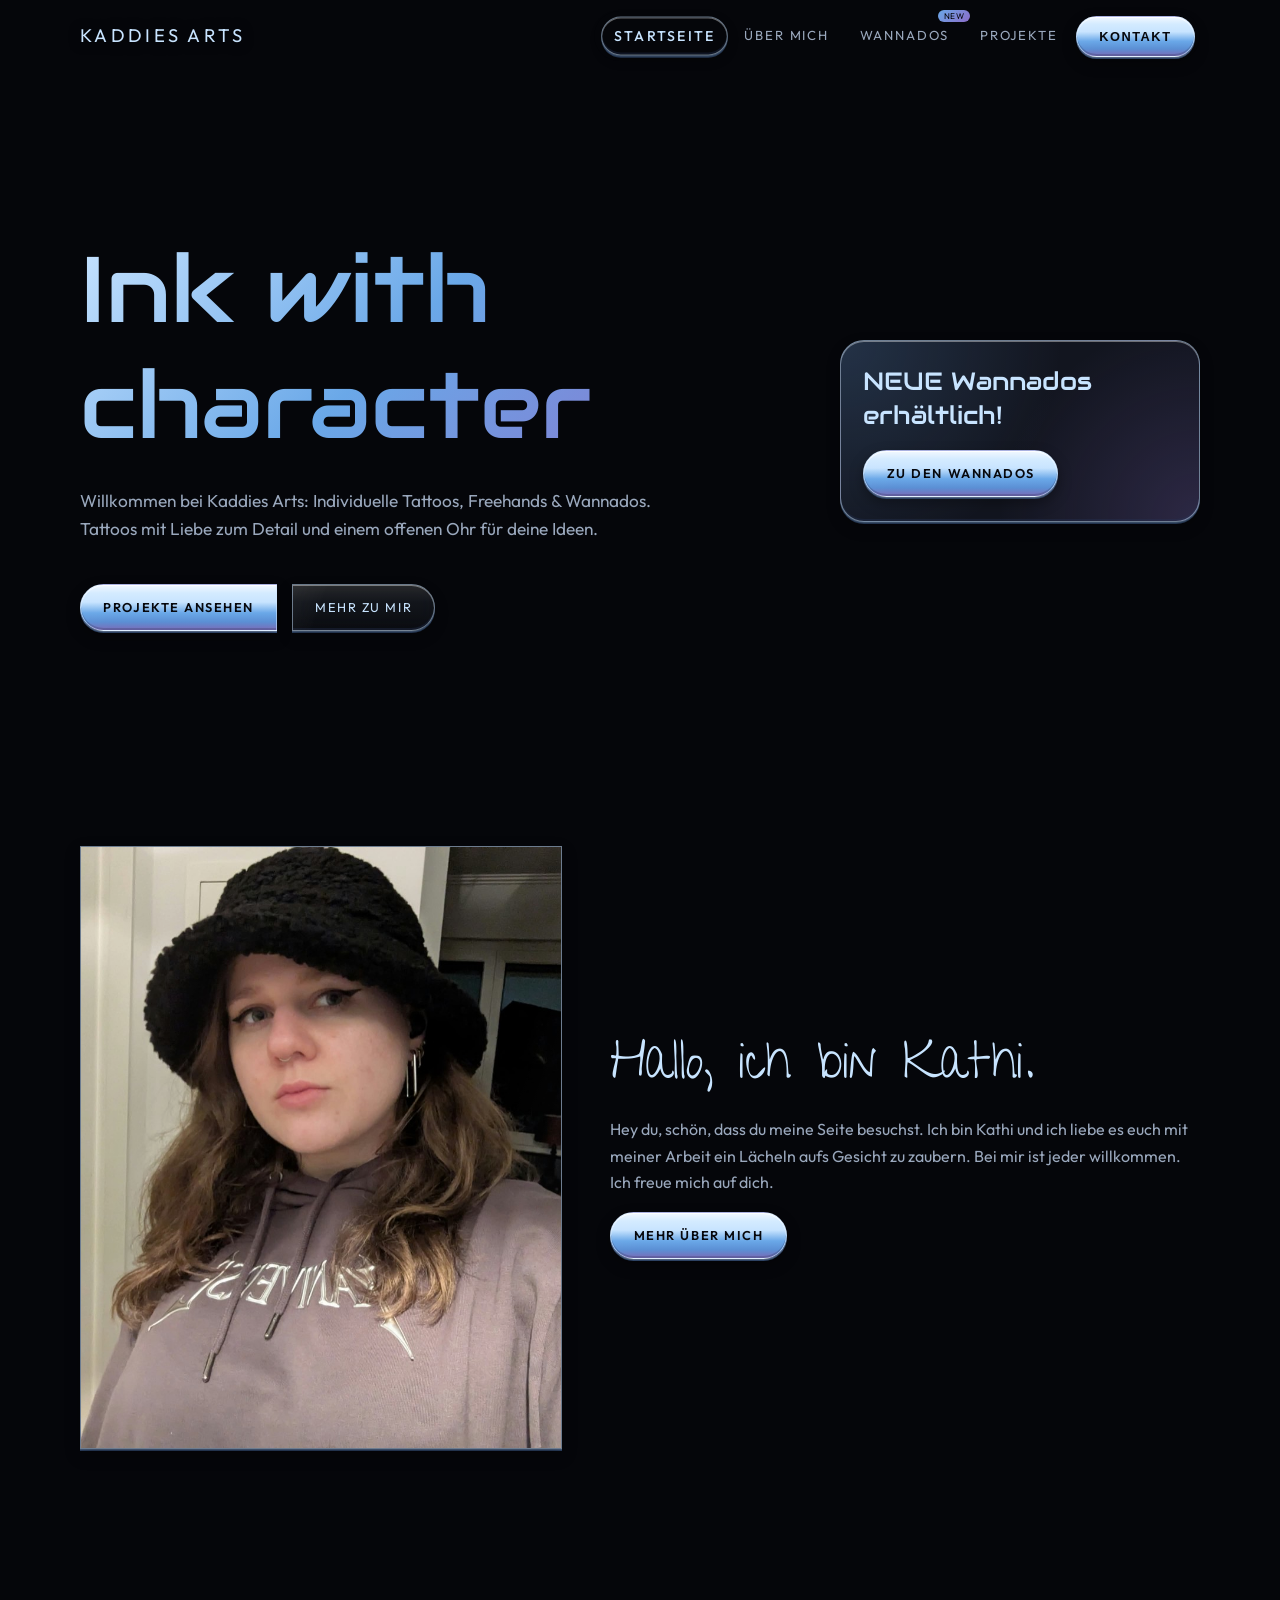
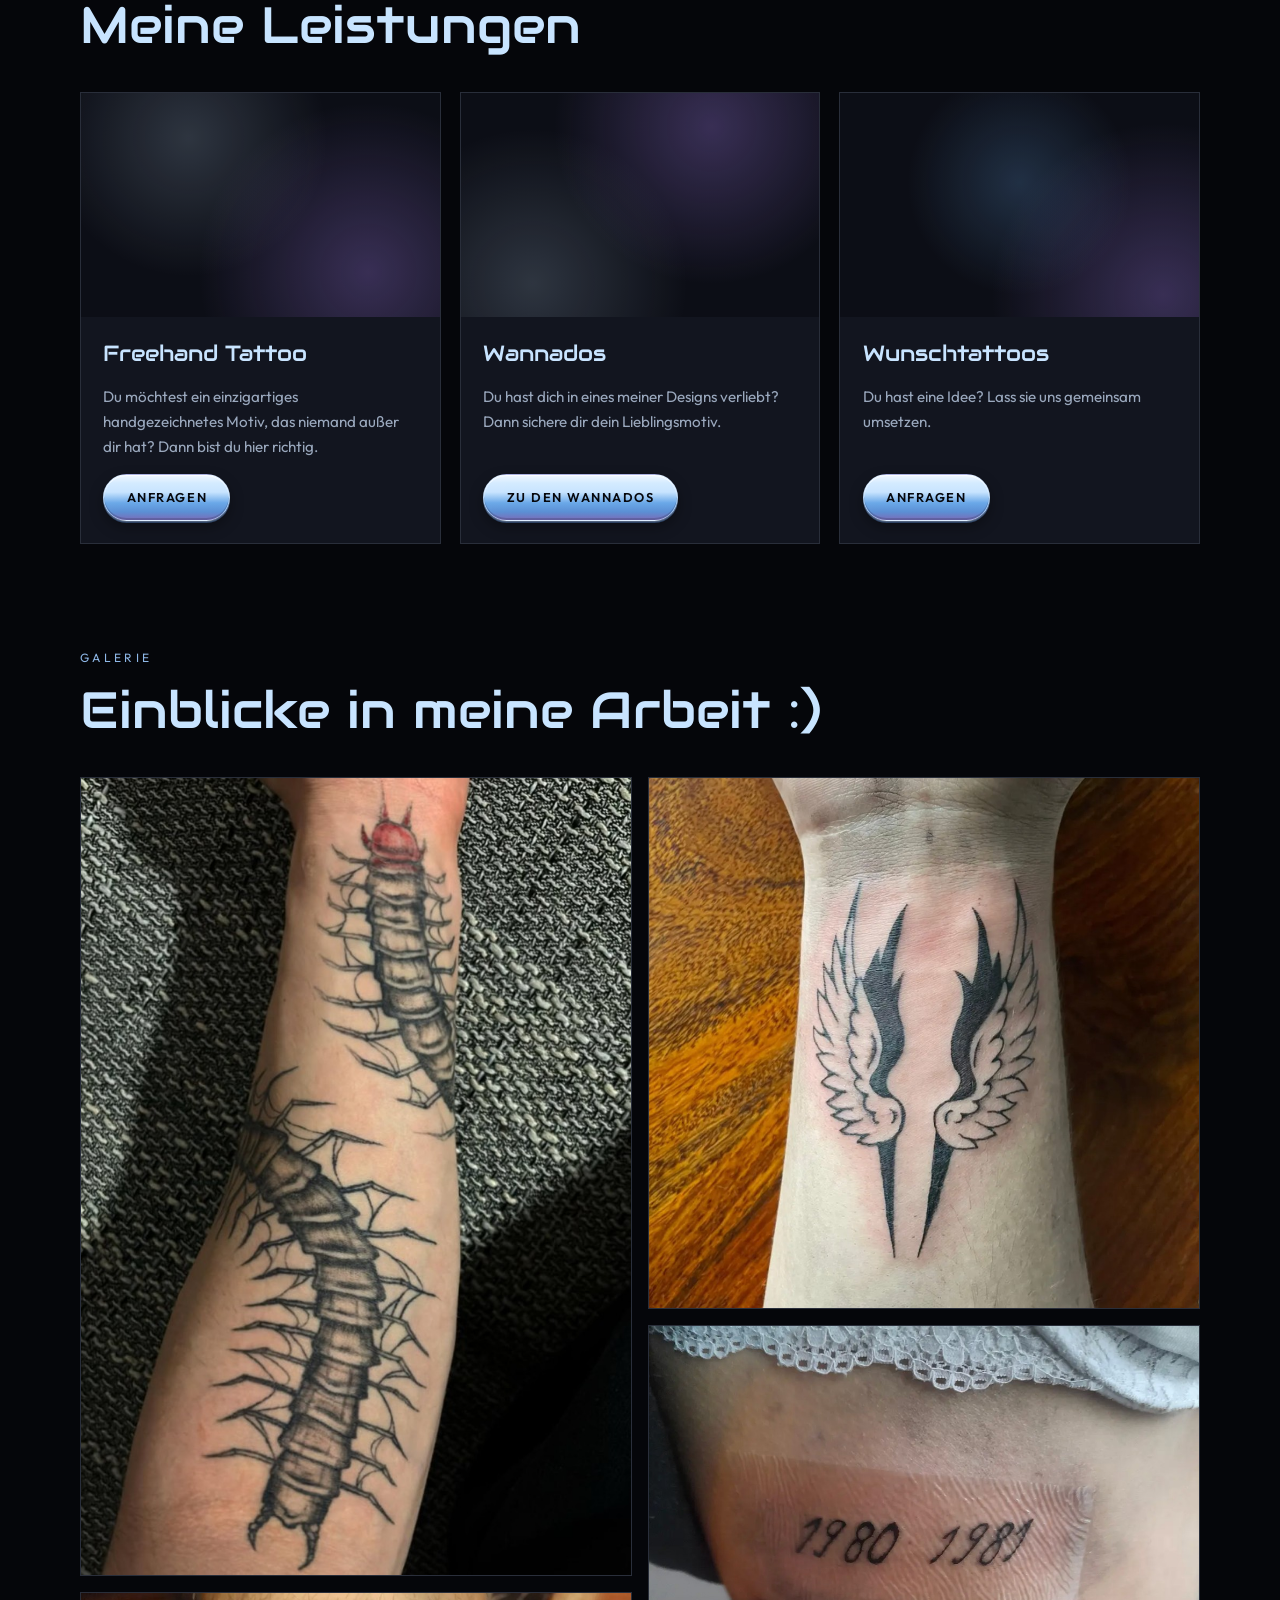
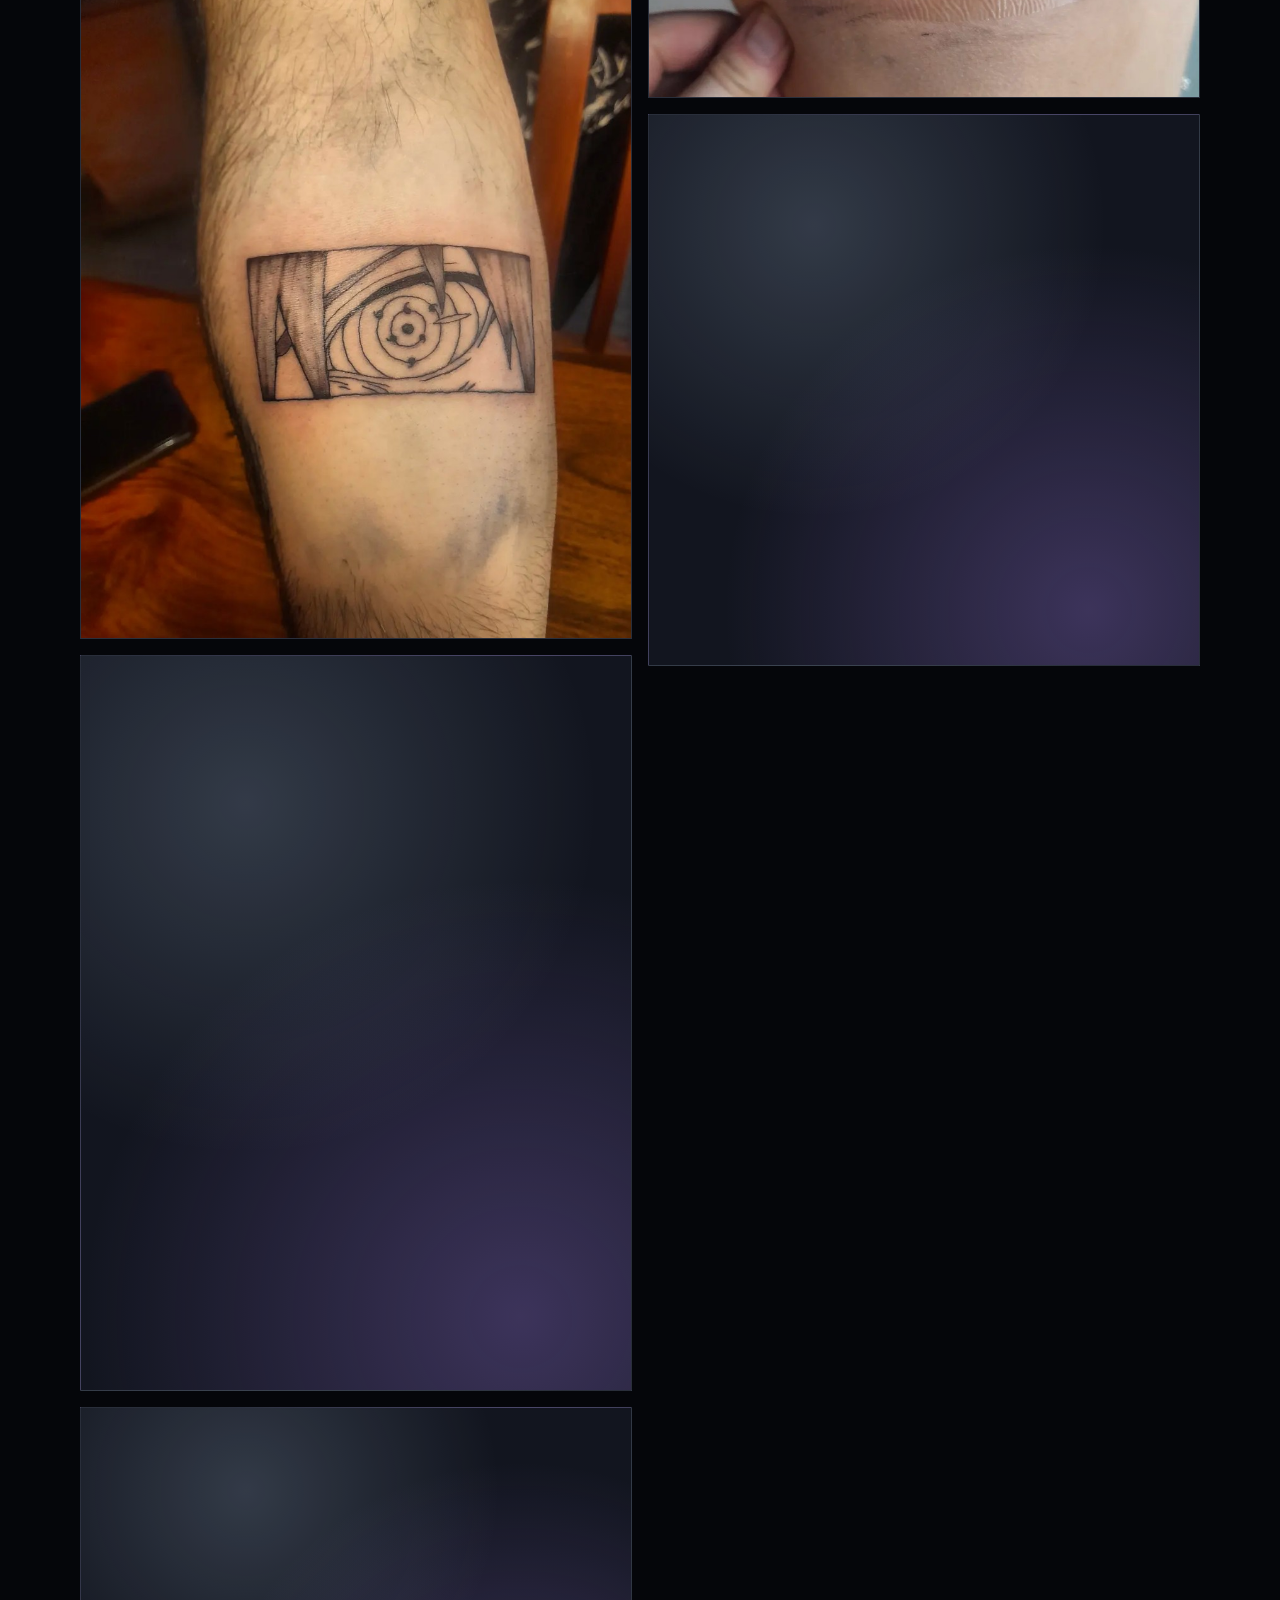
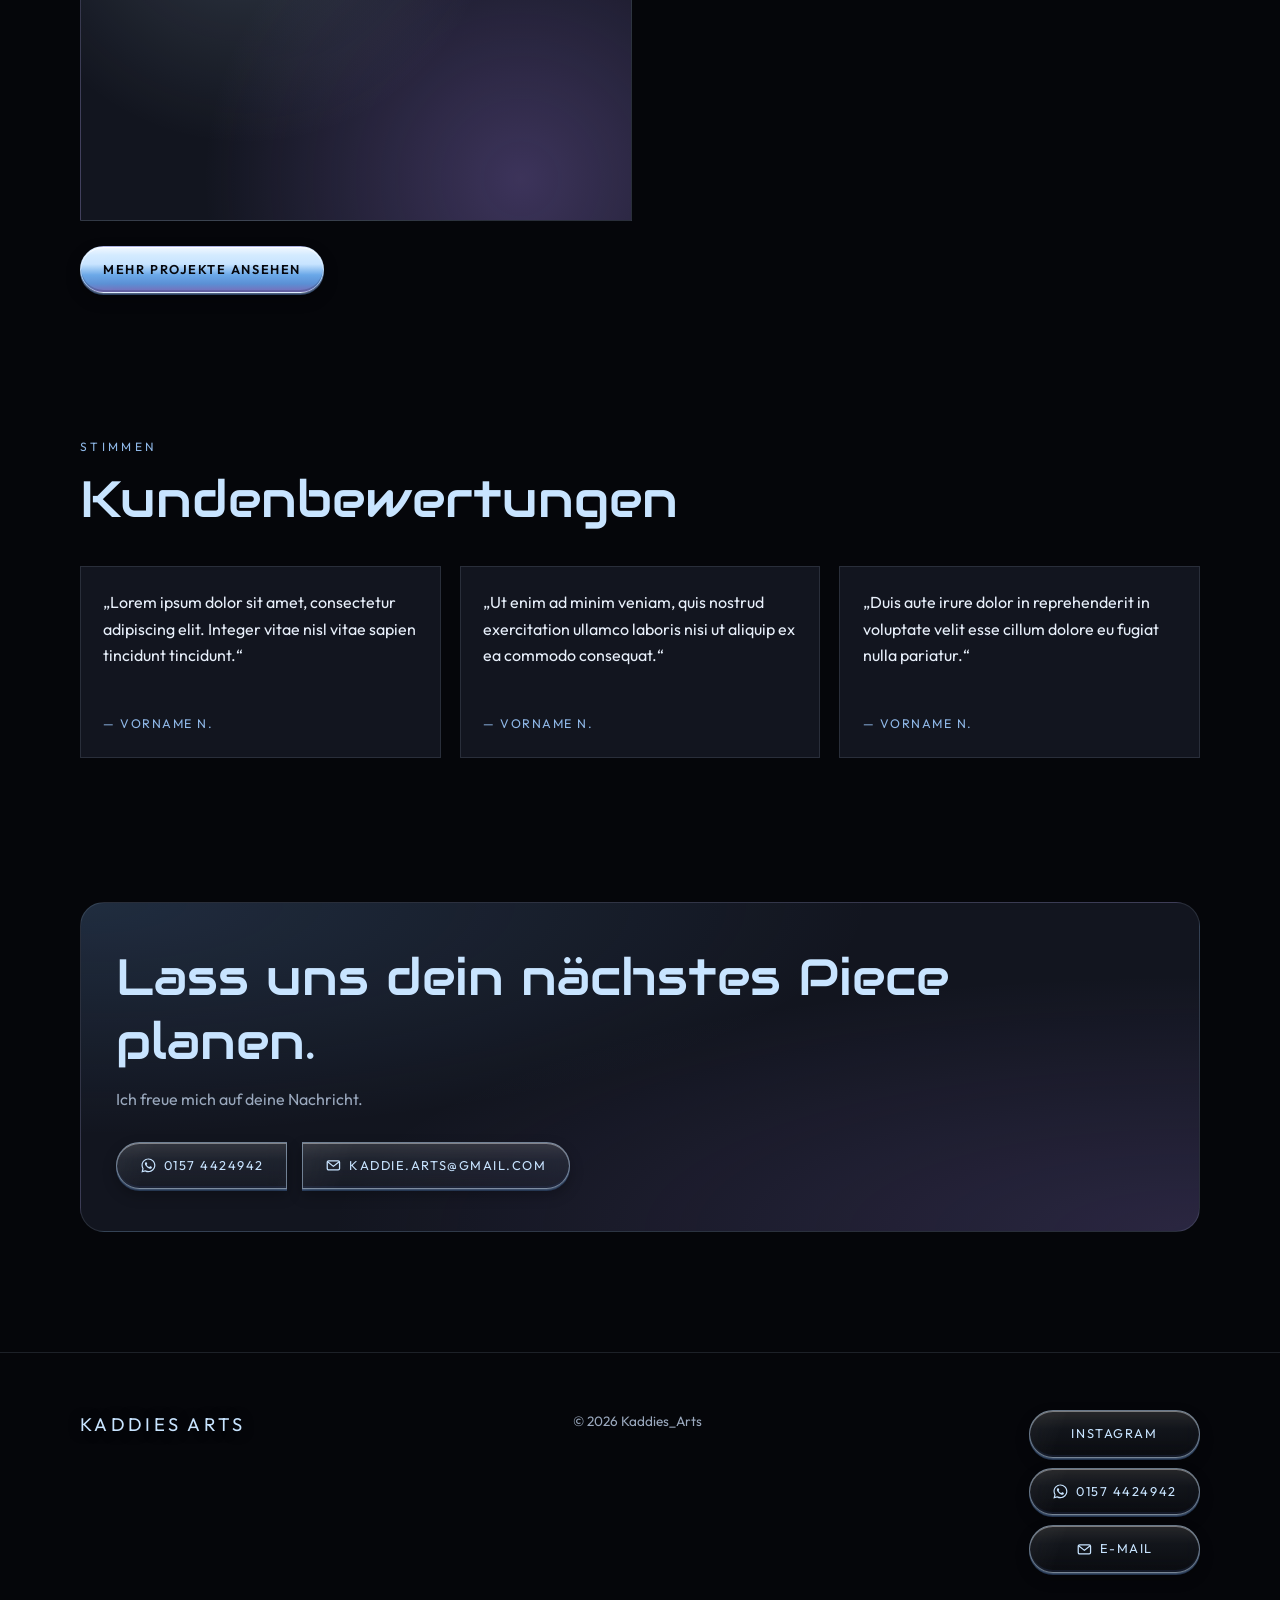
==== index.html @ 58a3fb04 "Erste Version der Tattoo Website" ====
<!DOCTYPE html>
<html lang="de">
  <head>
    <meta charset="UTF-8" />
    <meta name="viewport" content="width=device-width, initial-scale=1.0" />
    <title>Startseite · Kathi</title>
    <link rel="preconnect" href="https://fonts.googleapis.com" />
    <link rel="preconnect" href="https://fonts.gstatic.com" crossorigin />
    <link
      href="https://fonts.googleapis.com/css2?family=Audiowide&family=Give+You+Glory&family=Outfit:wght@300;400;500;600&display=swap"
      rel="stylesheet"
    />
    <link rel="stylesheet" href="css/styles.css" />
  </head>
  <body>
    <div class="ink-bg" aria-hidden="true">
      <video autoplay muted loop playsinline>
        <source src="video/ink-liquid.mp4" type="video/mp4" />
      </video>
    </div>
    <header class="site-header">
      <nav class="nav" aria-label="Hauptnavigation">
        <a class="logo" href="index.html">Kaddies Arts</a>
        <button class="nav-toggle" type="button" aria-expanded="false" aria-controls="nav-links">
          Menü
        </button>
        <ul class="nav-links" id="nav-links">
          <li><a href="index.html" aria-current="page">Startseite</a></li>
          <li><a href="ueber-mich.html">Über mich</a></li>
          <li><a class="nav-wannado" href="wannados.html">Wannados<span class="nav-new">NEW</span></a></li>
          <li><a href="projekte.html">Projekte</a></li>
          <li class="nav-contact">
            <button
              class="btn btn-primary nav-contact-btn"
              type="button"
              aria-expanded="false"
              aria-controls="nav-contact-panel"
            >
              Kontakt
            </button>
            <div class="nav-contact-panel" id="nav-contact-panel" hidden>
              <a href="https://www.instagram.com/kaddies_arts/" target="_blank" rel="noopener noreferrer">
                <svg class="nav-contact-icon" viewBox="0 0 24 24" fill="none" aria-hidden="true">
                  <rect x="3" y="3" width="18" height="18" rx="5" stroke="currentColor" stroke-width="1.8" />
                  <circle cx="12" cy="12" r="4" stroke="currentColor" stroke-width="1.8" />
                  <circle cx="17.35" cy="6.65" r="1.15" fill="currentColor" />
                </svg>
                @kaddies_arts
              </a>
              <a href="tel:+491574424942">
                <svg class="nav-contact-icon" viewBox="0 0 24 24" aria-hidden="true">
                  <path fill="currentColor" d="M19.05 4.91A9.8 9.8 0 0 0 12.04 2C6.58 2 2.13 6.45 2.13 11.91c0 1.75.46 3.45 1.32 4.95L2 22l5.25-1.38a9.87 9.87 0 0 0 4.79 1.22h.01c5.46 0 9.91-4.45 9.91-9.91 0-2.65-1.03-5.14-2.91-7.02Zm-7.01 15.24h-.01a8.2 8.2 0 0 1-4.18-1.15l-.3-.18-3.12.82.83-3.04-.2-.31a8.18 8.18 0 0 1-1.26-4.38c0-4.54 3.7-8.24 8.25-8.24a8.2 8.2 0 0 1 5.82 2.41 8.18 8.18 0 0 1 2.41 5.83c0 4.54-3.7 8.24-8.24 8.24Zm4.52-6.16c-.25-.12-1.47-.72-1.7-.81-.23-.08-.39-.12-.56.12-.17.25-.64.81-.78.97-.14.17-.29.19-.54.06-.25-.12-1.05-.39-2-1.23-.74-.66-1.23-1.47-1.38-1.72-.14-.25-.02-.38.11-.51.11-.11.25-.29.37-.43.13-.14.17-.25.25-.41.08-.17.04-.31-.02-.43-.06-.12-.56-1.34-.76-1.84-.2-.48-.4-.42-.56-.42h-.48c-.17 0-.43.06-.66.31-.23.25-.87.85-.87 2.07 0 1.22.89 2.4 1.01 2.56.12.17 1.75 2.67 4.23 3.74 1.76.76 2.12.83 2.87.7.46-.08 1.47-.6 1.67-1.18.21-.58.21-1.07.14-1.18-.06-.1-.23-.17-.48-.29Z"/>
                </svg>
                0157 4424942
              </a>
              <a href="mailto:kaddie.arts@gmail.com">
                <svg class="nav-contact-icon" viewBox="0 0 24 24" fill="none" aria-hidden="true">
                  <rect x="3.2" y="5.5" width="17.6" height="13" rx="2" stroke="currentColor" stroke-width="1.8" />
                  <path d="m4.2 7.2 7.8 6.2 7.8-6.2" stroke="currentColor" stroke-width="1.8" stroke-linecap="round" stroke-linejoin="round" />
                </svg>
                kaddie.arts@gmail.com
              </a>
            </div>
          </li>
        </ul>
      </nav>
    </header>

    <main>
      <section class="hero">
        <div class="wrap hero-inner">
          <div class="hero-copy">
            <h1>Ink with character</h1>
            <p class="lead">
              Willkommen bei Kaddies Arts: Individuelle Tattoos, Freehands &
              Wannados. Tattoos mit Liebe zum Detail und einem offenen Ohr für
              deine Ideen.
            </p>
            <div class="cta-row">
              <a class="btn btn-primary" href="projekte.html">Projekte ansehen</a>
              <a class="btn btn-ghost" href="#kennenlernen">Mehr zu mir</a>
            </div>
          </div>
          <aside class="showstopper">
            <p>NEUE Wannados erhältlich!</p>
            <a class="btn btn-primary" href="wannados.html">Zu den Wannados</a>
          </aside>
        </div>
      </section>

      <section class="section" id="kennenlernen" aria-labelledby="intro-heading">
        <div class="wrap intro">
          <div class="intro-photo">
            <img src="img/kathi-portrait.jpg" alt="Kathi von Kaddies Arts" />
          </div>
          <div class="intro-copy">
            <h2 id="intro-heading">Hallo, ich bin Kathi.</h2>
            <p>
              Hey du, schön, dass du meine Seite besuchst. Ich bin Kathi und ich
              liebe es euch mit meiner Arbeit ein Lächeln aufs Gesicht zu
              zaubern. Bei mir ist jeder willkommen. Ich freue mich auf dich.
            </p>
            <a class="btn btn-primary" href="ueber-mich.html">Mehr über mich</a>
          </div>
        </div>
      </section>

      <section class="section" aria-labelledby="services-heading">
        <div class="wrap">
          <div class="section-head">
            <h2 id="services-heading">Meine Leistungen</h2>
          </div>
          <div class="grid-3 services">
            <article class="card service-card">
              <div class="service-visual" aria-hidden="true"></div>
              <div class="service-body">
                <h3>Freehand Tattoo</h3>
                <p>
                  Du möchtest ein einzigartiges handgezeichnetes Motiv, das niemand
                  außer dir hat? Dann bist du hier richtig.
                </p>
                <a class="btn btn-primary" href="#kontakt">Anfragen</a>
              </div>
            </article>
            <article class="card service-card" id="wannados">
              <div class="service-visual" aria-hidden="true"></div>
              <div class="service-body">
                <h3>Wannados</h3>
                <p>
                  Du hast dich in eines meiner Designs verliebt? Dann sichere dir
                  dein Lieblingsmotiv.
                </p>
                <a class="btn btn-primary" href="wannados.html">Zu den Wannados</a>
              </div>
            </article>
            <article class="card service-card">
              <div class="service-visual" aria-hidden="true"></div>
              <div class="service-body">
                <h3>Wunschtattoos</h3>
                <p>
                  Du hast eine Idee? Lass sie uns gemeinsam umsetzen.
                </p>
                <a class="btn btn-primary" href="#kontakt">Anfragen</a>
              </div>
            </article>
          </div>
        </div>
      </section>

      <section class="section gallery-section" aria-labelledby="gallery-heading">
        <div class="wrap section-head">
          <p class="eyebrow">Galerie</p>
          <h2 id="gallery-heading">Einblicke in meine Arbeit :)</h2>
        </div>
        <div class="wrap gallery">
          <div class="gallery-col">
            <figure class="gallery-item">
              <img src="img/gallery/tausendfuessler-freehand.jpg" alt="Freehand-Tattoo eines Tausendfüßlers" />
            </figure>
            <figure class="gallery-item">
              <img src="img/gallery/naruto-animepanel.jpg" alt="Manga-Panel Tattoo mit einem Anime-Auge" />
            </figure>
            <figure class="gallery-item gallery-ph gallery-ph-portrait" aria-hidden="true"></figure>
            <figure class="gallery-item gallery-ph gallery-ph-wide" aria-hidden="true"></figure>
          </div>
          <div class="gallery-col">
            <figure class="gallery-item">
              <img src="img/gallery/engelsfluegel-wannado.jpg" alt="Wannado-Tattoo mit Engelsflügeln am Handgelenk" />
            </figure>
            <figure class="gallery-item">
              <img src="img/gallery/datum-schriftzug.jpg" alt="Schriftzug-Tattoo mit den Jahreszahlen 1980 und 1981" />
            </figure>
            <figure class="gallery-item gallery-ph gallery-ph-square" aria-hidden="true"></figure>
          </div>
        </div>
        <div class="wrap gallery-cta">
          <a class="btn btn-primary" href="projekte.html">Mehr Projekte ansehen</a>
        </div>
      </section>

      <section class="section" aria-labelledby="reviews-heading">
        <div class="wrap">
          <div class="section-head">
            <p class="eyebrow">Stimmen</p>
            <h2 id="reviews-heading">Kundenbewertungen</h2>
          </div>
          <div class="grid-3 reviews">
            <blockquote class="card review-card">
              <p>
                „Lorem ipsum dolor sit amet, consectetur adipiscing elit. Integer
                vitae nisl vitae sapien tincidunt tincidunt.“
              </p>
              <footer>— Vorname N.</footer>
            </blockquote>
            <blockquote class="card review-card">
              <p>
                „Ut enim ad minim veniam, quis nostrud exercitation ullamco laboris
                nisi ut aliquip ex ea commodo consequat.“
              </p>
              <footer>— Vorname N.</footer>
            </blockquote>
            <blockquote class="card review-card">
              <p>
                „Duis aute irure dolor in reprehenderit in voluptate velit esse
                cillum dolore eu fugiat nulla pariatur.“
              </p>
              <footer>— Vorname N.</footer>
            </blockquote>
          </div>
        </div>
      </section>

      <section class="section" id="kontakt" aria-labelledby="cta-heading">
        <div class="wrap">
          <div class="cta-banner">
            <h2 id="cta-heading">Lass uns dein nächstes Piece planen.</h2>
            <p>Ich freue mich auf deine Nachricht.</p>
            <div class="cta-row">
              <a class="btn btn-ghost" href="tel:+491574424942">
                <svg class="nav-contact-icon" viewBox="0 0 24 24" aria-hidden="true">
                  <path fill="currentColor" d="M19.05 4.91A9.8 9.8 0 0 0 12.04 2C6.58 2 2.13 6.45 2.13 11.91c0 1.75.46 3.45 1.32 4.95L2 22l5.25-1.38a9.87 9.87 0 0 0 4.79 1.22h.01c5.46 0 9.91-4.45 9.91-9.91 0-2.65-1.03-5.14-2.91-7.02Zm-7.01 15.24h-.01a8.2 8.2 0 0 1-4.18-1.15l-.3-.18-3.12.82.83-3.04-.2-.31a8.18 8.18 0 0 1-1.26-4.38c0-4.54 3.7-8.24 8.25-8.24a8.2 8.2 0 0 1 5.82 2.41 8.18 8.18 0 0 1 2.41 5.83c0 4.54-3.7 8.24-8.24 8.24Zm4.52-6.16c-.25-.12-1.47-.72-1.7-.81-.23-.08-.39-.12-.56.12-.17.25-.64.81-.78.97-.14.17-.29.19-.54.06-.25-.12-1.05-.39-2-1.23-.74-.66-1.23-1.47-1.38-1.72-.14-.25-.02-.38.11-.51.11-.11.25-.29.37-.43.13-.14.17-.25.25-.41.08-.17.04-.31-.02-.43-.06-.12-.56-1.34-.76-1.84-.2-.48-.4-.42-.56-.42h-.48c-.17 0-.43.06-.66.31-.23.25-.87.85-.87 2.07 0 1.22.89 2.4 1.01 2.56.12.17 1.75 2.67 4.23 3.74 1.76.76 2.12.83 2.87.7.46-.08 1.47-.6 1.67-1.18.21-.58.21-1.07.14-1.18-.06-.1-.23-.17-.48-.29Z"/>
                </svg>
                0157 4424942
              </a>
              <a class="btn btn-ghost" href="mailto:kaddie.arts@gmail.com">
                <svg class="nav-contact-icon" viewBox="0 0 24 24" fill="none" aria-hidden="true">
                  <rect x="3.2" y="5.5" width="17.6" height="13" rx="2" stroke="currentColor" stroke-width="1.8" />
                  <path d="m4.2 7.2 7.8 6.2 7.8-6.2" stroke="currentColor" stroke-width="1.8" stroke-linecap="round" stroke-linejoin="round" />
                </svg>
                kaddie.arts@gmail.com
              </a>
            </div>
          </div>
        </div>
      </section>
    </main>

    <footer class="site-footer">
      <div class="wrap footer-inner">
        <p class="logo">Kaddies Arts</p>
        <p class="footer-copy">© <span data-year></span> Kaddies_Arts</p>
        <div class="footer-contact">
          <div class="footer-actions">
            <a
              class="btn btn-ghost"
              href="https://www.instagram.com/kaddies_arts/"
              target="_blank"
              rel="noopener noreferrer"
            >
              Instagram
            </a>
            <a class="btn btn-ghost" href="tel:+491574424942">
                <svg class="nav-contact-icon" viewBox="0 0 24 24" aria-hidden="true">
                  <path fill="currentColor" d="M19.05 4.91A9.8 9.8 0 0 0 12.04 2C6.58 2 2.13 6.45 2.13 11.91c0 1.75.46 3.45 1.32 4.95L2 22l5.25-1.38a9.87 9.87 0 0 0 4.79 1.22h.01c5.46 0 9.91-4.45 9.91-9.91 0-2.65-1.03-5.14-2.91-7.02Zm-7.01 15.24h-.01a8.2 8.2 0 0 1-4.18-1.15l-.3-.18-3.12.82.83-3.04-.2-.31a8.18 8.18 0 0 1-1.26-4.38c0-4.54 3.7-8.24 8.25-8.24a8.2 8.2 0 0 1 5.82 2.41 8.18 8.18 0 0 1 2.41 5.83c0 4.54-3.7 8.24-8.24 8.24Zm4.52-6.16c-.25-.12-1.47-.72-1.7-.81-.23-.08-.39-.12-.56.12-.17.25-.64.81-.78.97-.14.17-.29.19-.54.06-.25-.12-1.05-.39-2-1.23-.74-.66-1.23-1.47-1.38-1.72-.14-.25-.02-.38.11-.51.11-.11.25-.29.37-.43.13-.14.17-.25.25-.41.08-.17.04-.31-.02-.43-.06-.12-.56-1.34-.76-1.84-.2-.48-.4-.42-.56-.42h-.48c-.17 0-.43.06-.66.31-.23.25-.87.85-.87 2.07 0 1.22.89 2.4 1.01 2.56.12.17 1.75 2.67 4.23 3.74 1.76.76 2.12.83 2.87.7.46-.08 1.47-.6 1.67-1.18.21-.58.21-1.07.14-1.18-.06-.1-.23-.17-.48-.29Z"/>
                </svg>
                0157 4424942
              </a>
            <a class="btn btn-ghost" href="mailto:kaddie.arts@gmail.com">
              <svg class="nav-contact-icon" viewBox="0 0 24 24" fill="none" aria-hidden="true">
                <rect x="3.2" y="5.5" width="17.6" height="13" rx="2" stroke="currentColor" stroke-width="1.8" />
                <path d="m4.2 7.2 7.8 6.2 7.8-6.2" stroke="currentColor" stroke-width="1.8" stroke-linecap="round" stroke-linejoin="round" />
              </svg>
              E-Mail
            </a>
          </div>
        </div>
      </div>
    </footer>
    <script src="js/main.js"></script>
  </body>
</html>
---- css/styles.css ----
:root {
  --black: #05060a;
  --black-soft: #0c0e16;
  --black-elevated: #12151f;
  --ice: #c8e4ff;
  --ice-muted: #8fb8e8;
  --blue: #6aa8e8;
  --violet: #8b6cc9;
  --violet-deep: #5c3d9e;
  --violet-glow: rgba(139, 108, 201, 0.35);
  --ice-glow: rgba(200, 228, 255, 0.18);
  --text: #e8f0fb;
  --text-muted: #9aa8bd;
  --border: rgba(200, 228, 255, 0.12);
  --metal-hi: #f4f7fb;
  --metal-mid: #b7bfc8;
  --metal-low: #6e767f;
  --font-display: "Give You Glory", cursive;
  --font-heading: "Audiowide", system-ui, sans-serif;
  --font-body: "Outfit", system-ui, sans-serif;
  --max: 1120px;
  --nav-h: 4.5rem;
}

*,
*::before,
*::after {
  box-sizing: border-box;
  margin: 0;
  padding: 0;
}

html {
  scroll-behavior: smooth;
}

body {
  position: relative;
  font-family: var(--font-body);
  background: var(--black);
  color: var(--text);
  line-height: 1.65;
  min-height: 100vh;
  overflow-x: hidden;
}

.ink-bg {
  position: absolute;
  top: 0;
  left: 0;
  right: 0;
  height: 118vh;
  z-index: 0;
  overflow: hidden;
  pointer-events: none;
  -webkit-mask-image: linear-gradient(180deg, #000 0%, #000 52%, transparent 100%);
  mask-image: linear-gradient(180deg, #000 0%, #000 52%, transparent 100%);
}

.ink-bg video {
  width: 100%;
  height: 100%;
  object-fit: cover;
  object-position: center top;
  opacity: 0.38;
}

@media (prefers-reduced-motion: reduce) {
  .ink-bg video {
    display: none;
  }
}

img {
  max-width: 100%;
  display: block;
}

a {
  color: inherit;
  text-decoration: none;
}

.wrap {
  width: min(var(--max), calc(100% - 2.5rem));
  margin-inline: auto;
}

.site-header {
  position: sticky;
  top: 0;
  z-index: 40;
  height: var(--nav-h);
  display: flex;
  align-items: center;
  background: transparent;
  overflow: visible;
}

.nav {
  display: flex;
  align-items: center;
  justify-content: space-between;
  width: min(var(--max), calc(100% - 2.5rem));
  margin-inline: auto;
}

.logo {
  font-family: var(--font-body);
  font-size: 1.15rem;
  letter-spacing: 0.18em;
  text-transform: uppercase;
  color: var(--ice);
  text-shadow: 0 1px 12px rgba(0, 0, 0, 0.7);
}

.logo span {
  color: var(--violet);
}

.nav-links {
  position: relative;
  display: flex;
  align-items: center;
  gap: 0.35rem;
  list-style: none;
  padding: 0.28rem 0.32rem 0.28rem 0.55rem;
  background: var(--black);
  border-radius: 2.5rem;
}

.nav-links > li:not(.nav-indicator) {
  position: relative;
  z-index: 1;
}

.nav-links > .nav-indicator {
  position: absolute;
  top: 0;
  left: 0;
  z-index: 0;
  margin: 0;
  padding: 0;
  list-style: none;
  pointer-events: none;
  border-radius: 2.5rem;
  border: 1px solid rgba(200, 228, 255, 0.5);
  box-shadow:
    inset 0 1px 0 rgba(255, 255, 255, 0.38),
    inset 0 -2px 0 rgba(40, 55, 90, 0.32),
    0 1px 0 rgba(200, 228, 255, 0.14),
    0 4px 10px rgba(0, 0, 0, 0.28),
    0 2px 0 rgba(61, 90, 134, 0.7);
}

.nav-links a {
  font-size: 0.82rem;
  letter-spacing: 0.14em;
  text-transform: uppercase;
  color: var(--text-muted);
  position: relative;
  display: inline-flex;
  align-items: center;
  padding: 0.42rem 0.72rem;
  border-radius: 2.5rem;
  transform: scale(1);
  transform-origin: center;
  transition: color 0.2s ease, font-size 0.3s ease, transform 0.3s ease, border-color 0.2s ease, box-shadow 0.2s ease;
}

.nav-links > li > a {
  border: 1px solid transparent;
}

.nav-links a:hover {
  color: var(--ice);
}

.nav-links > li > a[aria-current="page"] {
  color: var(--ice);
  font-size: 0.86rem;
  font-weight: 500;
  transform: scale(1.03);
  border-color: rgba(200, 228, 255, 0.5);
  box-shadow:
    inset 0 1px 0 rgba(255, 255, 255, 0.38),
    inset 0 -2px 0 rgba(40, 55, 90, 0.32),
    0 1px 0 rgba(200, 228, 255, 0.14),
    0 4px 10px rgba(0, 0, 0, 0.28),
    0 2px 0 rgba(61, 90, 134, 0.7);
}

.nav-links.is-sliding > li > a[aria-current="page"] {
  border-color: transparent;
  box-shadow: none;
}

.nav-links > .nav-indicator {
  opacity: 0;
  visibility: hidden;
}

.nav-links.is-sliding > .nav-indicator {
  opacity: 1;
  visibility: visible;
}

.nav-wannado {
  display: inline-block;
}

.nav-new {
  position: absolute;
  top: -0.55rem;
  right: -0.55rem;
  padding: 0.12rem 0.32rem;
  font-size: 0.52rem;
  letter-spacing: 0.08em;
  line-height: 1;
  white-space: nowrap;
  border-radius: 999px;
  color: #07080d;
  background: linear-gradient(135deg, var(--blue), var(--violet));
}

.nav-contact {
  position: relative;
}

.nav-contact-btn {
  cursor: pointer;
}

.nav-contact-btn:hover,
.nav-contact-btn[aria-expanded="true"] {
  transform: translateY(-1px);
}

.nav-contact-panel {
  position: absolute;
  top: calc(100% + 0.85rem);
  right: 0;
  min-width: 16.5rem;
  display: grid;
  gap: 0.55rem;
  padding: 1rem 1.1rem;
  background: var(--black-elevated);
  border: 1px solid var(--border);
  box-shadow: 0 16px 40px rgba(0, 0, 0, 0.45);
  z-index: 50;
}

.nav-contact-panel[hidden] {
  display: none;
}

.nav-contact-panel a {
  display: inline-flex;
  align-items: center;
  gap: 0.5rem;
  text-transform: none;
  letter-spacing: 0.02em;
  font-size: 0.88rem;
  padding-bottom: 0;
  color: var(--text);
}

.nav-contact-icon {
  width: 1.05rem;
  height: 1.05rem;
  flex-shrink: 0;
}

.nav-contact-panel a:hover {
  color: var(--ice);
}

.nav-toggle {
  display: none;
  background: none;
  border: 1px solid var(--border);
  color: var(--ice);
  width: 2.5rem;
  height: 2.5rem;
  cursor: pointer;
}

main {
  position: relative;
  z-index: 1;
}

.hero {
  position: relative;
  padding: 6.5rem 0 5.5rem;
  min-height: min(78vh, 44rem);
  display: flex;
  align-items: center;
  overflow: hidden;
}

.hero-inner {
  position: relative;
  z-index: 2;
  display: grid;
  grid-template-columns: 2fr 1fr;
  gap: 2.5rem;
  align-items: center;
}

.hero-copy {
  display: grid;
  gap: 1.5rem;
  text-align: left;
}

.showstopper {
  display: grid;
  justify-items: start;
  gap: 1.1rem;
  padding: 1.5rem 1.4rem;
  border-radius: 1.5rem;
  border: 1px solid rgba(200, 228, 255, 0.5);
  background:
    radial-gradient(circle at 0% 0%, rgba(106, 168, 232, 0.2), transparent 55%),
    radial-gradient(circle at 100% 100%, rgba(139, 108, 201, 0.22), transparent 50%),
    var(--black-elevated);
  box-shadow:
    inset 0 1px 0 rgba(255, 255, 255, 0.38),
    inset 0 -2px 0 rgba(40, 55, 90, 0.32),
    0 1px 0 rgba(200, 228, 255, 0.14),
    0 6px 14px rgba(0, 0, 0, 0.28),
    0 2px 0 rgba(61, 90, 134, 0.7);
}

.showstopper p {
  margin: 0;
  font-family: var(--font-heading);
  font-size: clamp(1.15rem, 2.4vw, 1.55rem);
  line-height: 1.35;
  color: var(--ice);
}

.hero-copy h1,
.hero-copy .lead {
  position: relative;
}

.hero-copy .lead {
  max-width: 36rem;
}

.eyebrow {
  font-size: 0.75rem;
  letter-spacing: 0.28em;
  text-transform: uppercase;
  color: var(--ice-muted);
}

h1,
h2,
h3 {
  font-family: var(--font-heading);
  font-weight: 400;
  line-height: 1.25;
}

.intro h1,
.intro h2,
.intro h3 {
  font-family: var(--font-display);
}

h1 {
  font-size: clamp(3.2rem, 8vw, 5.8rem);
  max-width: 16ch;
  background: linear-gradient(135deg, var(--ice) 0%, var(--blue) 45%, var(--violet) 100%);
  -webkit-background-clip: text;
  background-clip: text;
  color: transparent;
}

h2 {
  font-size: clamp(2.2rem, 5vw, 3.2rem);
  color: var(--ice);
}

.lead {
  max-width: 42rem;
  color: var(--text-muted);
  font-size: 1.08rem;
}

.cta-row {
  display: flex;
  flex-wrap: wrap;
  gap: 0.9rem;
  margin-top: 1rem;
}

.hero-copy .cta-row,
.cta-banner .cta-row {
  flex-wrap: nowrap;
}

.hero-copy .cta-row .btn:first-child,
.cta-banner .cta-row .btn:first-child {
  border-radius: 2.5rem 0 0 2.5rem;
}

.hero-copy .cta-row .btn:last-child,
.cta-banner .cta-row .btn:last-child {
  border-radius: 0 2.5rem 2.5rem 0;
}

.btn {
  display: inline-flex;
  align-items: center;
  justify-content: center;
  gap: 0.45rem;
  padding: 0.75rem 1.4rem;
  font-size: 0.8rem;
  letter-spacing: 0.12em;
  text-transform: uppercase;
  border: 1px solid transparent;
  border-radius: 2.5rem;
  transition: transform 0.2s ease, background 0.2s ease, border-color 0.2s ease, box-shadow 0.2s ease;
}

.btn:hover {
  transform: translateY(-1px);
}

.btn-primary {
  position: relative;
  isolation: isolate;
  overflow: hidden;
  color: #07080d;
  font-weight: 600;
  border-color: rgba(210, 232, 255, 0.55);
  background: linear-gradient(
    180deg,
    #f2f8ff 0%,
    #d4ebff 18%,
    var(--ice) 38%,
    var(--blue) 62%,
    #5b8fd4 82%,
    #7b6cb8 100%
  );
  box-shadow:
    inset 0 1px 0 rgba(255, 255, 255, 0.85),
    inset 0 -2px 0 rgba(40, 55, 90, 0.28),
    0 1px 0 rgba(255, 255, 255, 0.18),
    0 6px 14px rgba(0, 0, 0, 0.35),
    0 2px 0 #3d5a86;
}

.btn-primary:hover {
  box-shadow:
    inset 0 1px 0 rgba(255, 255, 255, 0.9),
    inset 0 -2px 0 rgba(40, 55, 90, 0.22),
    0 1px 0 rgba(255, 255, 255, 0.22),
    0 8px 18px rgba(0, 0, 0, 0.38),
    0 2px 0 #3d5a86;
}

.btn-primary::before {
  content: "";
  position: absolute;
  inset: 0;
  z-index: -1;
  background: linear-gradient(
    110deg,
    transparent 18%,
    rgba(255, 255, 255, 0.14) 40%,
    rgba(255, 255, 255, 0.72) 50%,
    rgba(255, 255, 255, 0.14) 60%,
    transparent 82%
  );
  background-size: 240% 100%;
  background-position: 130% 0;
  opacity: 0.4;
  mix-blend-mode: screen;
  pointer-events: none;
  transition: background-position 0.7s ease, opacity 0.25s ease;
}

.btn-primary:hover::before {
  background-position: -30% 0;
  opacity: 1;
}

.btn-ghost {
  position: relative;
  isolation: isolate;
  overflow: hidden;
  color: var(--ice);
  background: linear-gradient(
    180deg,
    rgba(255, 255, 255, 0.14) 0%,
    rgba(200, 228, 255, 0.07) 38%,
    rgba(200, 228, 255, 0.03) 100%
  );
  border-color: rgba(200, 228, 255, 0.5);
  box-shadow:
    inset 0 1px 0 rgba(255, 255, 255, 0.38),
    inset 0 -2px 0 rgba(40, 55, 90, 0.32),
    0 1px 0 rgba(200, 228, 255, 0.14),
    0 6px 14px rgba(0, 0, 0, 0.28),
    0 2px 0 rgba(61, 90, 134, 0.7);
  backdrop-filter: blur(10px);
  -webkit-backdrop-filter: blur(10px);
}

.btn-ghost::before {
  content: "";
  position: absolute;
  inset: 0;
  z-index: -1;
  background: linear-gradient(
    110deg,
    transparent 18%,
    rgba(255, 255, 255, 0.16) 40%,
    rgba(255, 255, 255, 0.7) 50%,
    rgba(255, 255, 255, 0.16) 60%,
    transparent 82%
  );
  background-size: 240% 100%;
  background-position: 130% 0;
  opacity: 0.55;
  mix-blend-mode: screen;
  pointer-events: none;
  transition: background-position 0.7s ease, opacity 0.25s ease;
}

.btn-ghost:hover {
  background: linear-gradient(
    180deg,
    rgba(255, 255, 255, 0.2) 0%,
    rgba(200, 228, 255, 0.1) 38%,
    rgba(200, 228, 255, 0.05) 100%
  );
  border-color: rgba(210, 232, 255, 0.7);
  box-shadow:
    inset 0 1px 0 rgba(255, 255, 255, 0.5),
    inset 0 -2px 0 rgba(40, 55, 90, 0.26),
    0 1px 0 rgba(200, 228, 255, 0.2),
    0 8px 18px rgba(0, 0, 0, 0.32),
    0 2px 0 rgba(61, 90, 134, 0.8);
}

.btn-ghost:hover::before {
  background-position: -30% 0;
  opacity: 1;
}

.section {
  padding: 4.5rem 0;
}

.section-head {
  display: flex;
  flex-direction: column;
  gap: 0.6rem;
  margin-bottom: 2.2rem;
}

.grid-3 {
  display: grid;
  grid-template-columns: repeat(3, 1fr);
  gap: 1.2rem;
}

.card {
  background: var(--black-elevated);
  border: 1px solid var(--border);
  padding: 1.4rem;
  min-height: 11rem;
}

.card h3 {
  font-size: 1.35rem;
  margin-bottom: 0.55rem;
  color: var(--ice);
}

.card p {
  color: var(--text-muted);
  font-size: 0.95rem;
}

.services {
  align-items: stretch;
}

.service-card {
  height: 100%;
  min-height: 13rem;
  display: grid;
  grid-template-rows: auto 1fr;
  padding: 0;
  overflow: hidden;
}

.service-visual {
  aspect-ratio: 16 / 10;
  background:
    radial-gradient(circle at 30% 20%, var(--ice-glow), transparent 45%),
    radial-gradient(circle at 80% 80%, var(--violet-glow), transparent 50%),
    var(--black-soft);
}

.service-card:nth-child(2) .service-visual {
  background:
    radial-gradient(circle at 70% 15%, var(--violet-glow), transparent 50%),
    radial-gradient(circle at 20% 85%, var(--ice-glow), transparent 45%),
    var(--black-soft);
}

.service-card:nth-child(3) .service-visual {
  background:
    radial-gradient(circle at 50% 40%, rgba(106, 168, 232, 0.22), transparent 50%),
    radial-gradient(circle at 90% 90%, var(--violet-glow), transparent 45%),
    var(--black-soft);
}

.service-body {
  display: grid;
  grid-template-rows: auto 1fr auto;
  justify-items: start;
  gap: 0.55rem;
  padding: 1.4rem;
}

.service-card .btn {
  margin-top: 0.35rem;
}

#kontakt,
#wannados {
  scroll-margin-top: calc(var(--nav-h) + 1rem);
}

.gallery-section {
  padding-top: 2rem;
}

.gallery-cta {
  margin-top: 1.6rem;
}

.gallery {
  display: grid;
  grid-template-columns: 1fr 1fr;
  gap: 1rem;
  align-items: start;
}

.gallery-col {
  display: flex;
  flex-direction: column;
  gap: 1rem;
  min-width: 0;
}

.gallery-item {
  margin: 0;
  width: 100%;
  min-width: 0;
  overflow: hidden;
  border: 1px solid var(--border);
  background: var(--black-elevated);
}

.gallery-item img {
  width: 100%;
  height: auto;
  display: block;
  object-fit: contain;
}

.gallery-ph {
  background:
    radial-gradient(circle at 30% 20%, var(--ice-glow), transparent 50%),
    radial-gradient(circle at 80% 90%, var(--violet-glow), transparent 55%),
    var(--black-elevated);
}

.gallery-ph-portrait {
  aspect-ratio: 3 / 4;
}

.gallery-ph-square {
  aspect-ratio: 1;
}

.gallery-ph-wide {
  aspect-ratio: 4 / 3;
}

.intro {
  display: grid;
  grid-template-columns: 0.9fr 1.1fr;
  gap: 3rem;
  align-items: center;
  perspective: 1000px;
}

.intro-photo {
  position: relative;
  isolation: isolate;
  aspect-ratio: 4 / 5;
  overflow: hidden;
  border: 1px solid rgba(200, 228, 255, 0.5);
  background: var(--black-elevated);
  box-shadow:
    inset 0 1px 0 rgba(255, 255, 255, 0.38),
    inset 0 -2px 0 rgba(40, 55, 90, 0.32),
    0 1px 0 rgba(200, 228, 255, 0.14),
    0 6px 14px rgba(0, 0, 0, 0.28),
    0 2px 0 rgba(61, 90, 134, 0.7);
  transform-style: preserve-3d;
  will-change: transform;
  transition: box-shadow 0.2s ease, border-color 0.2s ease, transform 0.45s ease;
}

.intro-photo::before {
  content: "";
  position: absolute;
  inset: 0;
  z-index: 1;
  background: linear-gradient(
    110deg,
    transparent 18%,
    rgba(255, 255, 255, 0.16) 40%,
    rgba(255, 255, 255, 0.72) 50%,
    rgba(255, 255, 255, 0.16) 60%,
    transparent 82%
  );
  background-size: 240% 100%;
  background-position: 130% 0;
  opacity: 0.35;
  mix-blend-mode: screen;
  pointer-events: none;
  transition: background-position 0.7s ease, opacity 0.25s ease;
}

.intro-photo:hover {
  border-color: rgba(210, 232, 255, 0.7);
  box-shadow:
    inset 0 1px 0 rgba(255, 255, 255, 0.5),
    inset 0 -2px 0 rgba(40, 55, 90, 0.26),
    0 1px 0 rgba(200, 228, 255, 0.2),
    0 8px 18px rgba(0, 0, 0, 0.32),
    0 2px 0 rgba(61, 90, 134, 0.8);
}

.intro-photo:hover::before {
  background-position: -30% 0;
  opacity: 1;
}

.intro-photo img {
  width: 100%;
  height: 100%;
  object-fit: cover;
  object-position: center top;
  display: block;
}

.intro-copy {
  display: grid;
  gap: 1rem;
  justify-items: start;
}

.intro-copy p {
  color: var(--text-muted);
  max-width: 38rem;
}

.cta-banner {
  padding: 2.6rem 2.2rem;
  border-radius: 1.5rem;
  border: 1px solid var(--border);
  background:
    radial-gradient(ellipse at 0% 0%, rgba(106, 168, 232, 0.16), transparent 50%),
    radial-gradient(ellipse at 100% 100%, rgba(139, 108, 201, 0.2), transparent 55%),
    var(--black-elevated);
  display: grid;
  gap: 0.85rem;
}

.cta-banner p {
  color: var(--text-muted);
  max-width: 38rem;
}

.review-card {
  min-height: 12rem;
  display: grid;
  align-content: space-between;
  gap: 1.2rem;
}

.review-card p {
  font-size: 1rem;
  color: var(--text);
}

.review-card footer {
  font-size: 0.78rem;
  letter-spacing: 0.12em;
  text-transform: uppercase;
  color: var(--ice-muted);
}

.page-hero {
  padding: 4.5rem 0 2rem;
}

.page-hero h1 {
  max-width: 18ch;
  font-size: clamp(2.4rem, 6vw, 4.2rem);
}

.split {
  display: grid;
  grid-template-columns: 1fr 1fr;
  gap: 3rem;
  align-items: start;
}

.portrait {
  aspect-ratio: 4 / 5;
  border: 1px solid var(--border);
  background:
    linear-gradient(160deg, rgba(106, 168, 232, 0.25), transparent 40%),
    linear-gradient(320deg, rgba(139, 108, 201, 0.4), var(--black-elevated));
  position: relative;
  overflow: hidden;
}

.portrait img {
  width: 100%;
  height: 100%;
  object-fit: cover;
  object-position: center top;
  display: block;
}

.prose p + p {
  margin-top: 1rem;
}

.prose p {
  color: var(--text-muted);
}

.prose .cta-row {
  margin-top: 1.4rem;
  flex-direction: column;
  align-items: flex-start;
}

.certificate-gallery {
  display: grid;
  grid-template-columns: repeat(auto-fill, minmax(16rem, 1fr));
  gap: 1rem;
}

.certificate {
  margin: 0;
  display: grid;
  gap: 0.55rem;
}

.certificate-visual {
  aspect-ratio: 210 / 297;
  overflow: hidden;
  border: 1px solid var(--border);
  background:
    radial-gradient(circle at 30% 20%, var(--ice-glow), transparent 50%),
    radial-gradient(circle at 80% 90%, var(--violet-glow), transparent 55%),
    var(--black-elevated);
}

.certificate:nth-child(2) .certificate-visual {
  background:
    radial-gradient(circle at 70% 15%, var(--violet-glow), transparent 50%),
    radial-gradient(circle at 20% 85%, var(--ice-glow), transparent 45%),
    var(--black-elevated);
}

.certificate-visual img {
  width: 100%;
  height: 100%;
  object-fit: contain;
  display: block;
}

.certificate figcaption {
  display: grid;
  gap: 0.15rem;
  color: var(--text-muted);
  font-size: 0.85rem;
  line-height: 1.45;
}

.certificate-date {
  font-size: 0.7rem;
  letter-spacing: 0.12em;
  text-transform: uppercase;
  color: var(--ice-muted);
}

.project-slider {
  display: grid;
  grid-template-columns: auto 1fr auto;
  align-items: center;
  gap: 1rem;
}

.project-viewport {
  min-width: 0;
}

.project-arrow {
  width: 2.6rem;
  height: 2.6rem;
  flex-shrink: 0;
  display: grid;
  place-items: center;
  background: linear-gradient(
    160deg,
    var(--metal-hi) 0%,
    var(--metal-mid) 38%,
    #8d959e 62%,
    var(--metal-hi) 100%
  );
  border: 1px solid var(--metal-mid);
  color: #1a1d22;
  cursor: pointer;
  box-shadow:
    inset 0 1px 0 rgba(255, 255, 255, 0.7),
    inset 0 -1px 0 rgba(0, 0, 0, 0.28);
  transition: transform 0.2s ease, filter 0.25s ease;
}

.project-arrow[data-slider-prev] {
  border-radius: 2.5rem 0 0 2.5rem;
}

.project-arrow[data-slider-next] {
  border-radius: 0 2.5rem 2.5rem 0;
}

.project-arrow:hover {
  filter: brightness(1.18);
}

.project-arrow::after {
  content: "";
  width: 0.55rem;
  height: 0.55rem;
  border-right: 2px solid currentColor;
  border-bottom: 2px solid currentColor;
}

.project-arrow[data-slider-prev]::after {
  transform: rotate(135deg) translate(-1px, -1px);
}

.project-arrow[data-slider-next]::after {
  transform: rotate(-45deg) translate(-1px, -1px);
}

.project {
  background: var(--black-elevated);
  border: 1px solid var(--border);
  overflow: hidden;
}

.project-media {
  aspect-ratio: 16 / 10;
  background:
    radial-gradient(circle at 30% 20%, var(--ice-glow), transparent 45%),
    radial-gradient(circle at 80% 80%, var(--violet-glow), transparent 50%),
    var(--black-soft);
}

.project:nth-child(2) .project-media {
  background:
    radial-gradient(circle at 70% 15%, var(--violet-glow), transparent 50%),
    radial-gradient(circle at 20% 85%, var(--ice-glow), transparent 45%),
    var(--black-soft);
}

.project:nth-child(3) .project-media {
  background:
    radial-gradient(circle at 50% 40%, rgba(106, 168, 232, 0.22), transparent 50%),
    radial-gradient(circle at 90% 90%, var(--violet-glow), transparent 45%),
    var(--black-soft);
}

.project:nth-child(4) .project-media {
  background:
    radial-gradient(circle at 15% 70%, var(--violet-glow), transparent 50%),
    radial-gradient(circle at 80% 20%, var(--ice-glow), transparent 40%),
    var(--black-soft);
}

.project-media img,
.project-media video {
  width: 100%;
  height: 100%;
  object-fit: cover;
  display: block;
}

.project-body {
  padding: 1.25rem 1.35rem 1.5rem;
}

.project-body h3 {
  font-size: 1.45rem;
  margin-bottom: 0.4rem;
}

.project-body p {
  color: var(--text-muted);
  font-size: 0.95rem;
}

.mini-toolbar {
  margin-bottom: 2rem;
}

.mini-filters .wannado-check {
  letter-spacing: 0.12em;
  font-size: 0.8rem;
  color: var(--ice);
}

.mini-gallery {
  display: grid;
  grid-template-columns: repeat(3, 1fr);
  gap: 1rem;
}

.mini-project[hidden] {
  display: none;
}

.mini-project {
  margin: 0;
}

.mini-project-visual {
  position: relative;
  aspect-ratio: 1;
  overflow: hidden;
  border-radius: 0;
  border: 1px solid var(--border);
  background:
    radial-gradient(circle at 30% 20%, var(--ice-glow), transparent 50%),
    radial-gradient(circle at 80% 90%, var(--violet-glow), transparent 55%),
    var(--black-elevated);
}

.mini-project:nth-child(2) .mini-project-visual {
  background:
    radial-gradient(circle at 70% 15%, var(--violet-glow), transparent 50%),
    radial-gradient(circle at 20% 85%, var(--ice-glow), transparent 45%),
    var(--black-elevated);
}

.mini-project:nth-child(3) .mini-project-visual {
  background:
    radial-gradient(circle at 50% 40%, rgba(106, 168, 232, 0.22), transparent 50%),
    radial-gradient(circle at 90% 90%, var(--violet-glow), transparent 45%),
    var(--black-elevated);
}

.mini-project:nth-child(4) .mini-project-visual {
  background:
    radial-gradient(circle at 15% 70%, var(--violet-glow), transparent 50%),
    radial-gradient(circle at 80% 20%, var(--ice-glow), transparent 40%),
    var(--black-elevated);
}

.mini-project:nth-child(5) .mini-project-visual {
  background:
    radial-gradient(circle at 60% 80%, var(--ice-glow), transparent 50%),
    radial-gradient(circle at 10% 10%, var(--violet-glow), transparent 45%),
    var(--black-elevated);
}

.mini-project:nth-child(6) .mini-project-visual {
  background:
    radial-gradient(circle at 40% 10%, var(--violet-glow), transparent 48%),
    radial-gradient(circle at 75% 70%, var(--ice-glow), transparent 42%),
    var(--black-elevated);
}

.mini-project.is-corner-tl .mini-project-visual {
  border-top-left-radius: 2.5rem;
}

.mini-project.is-corner-tr .mini-project-visual {
  border-top-right-radius: 2.5rem;
}

.mini-project.is-corner-bl .mini-project-visual {
  border-bottom-left-radius: 2.5rem;
}

.mini-project.is-corner-br .mini-project-visual {
  border-bottom-right-radius: 2.5rem;
}

.mini-project-visual img,
.mini-project-visual video {
  width: 100%;
  height: 100%;
  object-fit: cover;
  display: block;
  pointer-events: none;
}

.mini-project-tag {
  --mini-tag-inset: 1rem;
  position: absolute;
  top: var(--mini-tag-inset);
  right: var(--mini-tag-inset);
  z-index: 2;
  padding: 0.18rem 0.5rem;
  border: 1px solid rgba(200, 228, 255, 0.45);
  border-radius: 999px;
  background: rgba(5, 6, 10, 0.55);
  color: var(--blue);
  font-size: 0.7rem;
  letter-spacing: 0.16em;
  text-transform: uppercase;
  line-height: 1;
  cursor: pointer;
}

.tag {
  display: inline-block;
  margin-bottom: 0.55rem;
  font-size: 0.7rem;
  letter-spacing: 0.16em;
  text-transform: uppercase;
  color: var(--blue);
}

.visually-hidden {
  position: absolute;
  width: 1px;
  height: 1px;
  padding: 0;
  margin: -1px;
  overflow: hidden;
  clip: rect(0, 0, 0, 0);
  white-space: nowrap;
  border: 0;
}

.wannado-toolbar {
  display: grid;
  grid-template-columns: minmax(0, 1fr) minmax(0, 50%);
  gap: 1.2rem 2rem;
  align-items: start;
  margin-bottom: 3rem;
}

.wannado-filters {
  display: flex;
  flex-wrap: wrap;
  align-items: center;
  gap: 0.85rem 1.5rem;
}

.wannado-select {
  position: relative;
}

.wannado-select-toggle {
  display: inline-flex;
  align-items: center;
  gap: 0.4rem;
  padding: 0.2rem 0;
  border: 0;
  background: none;
  color: var(--ice);
  font-family: var(--font-body);
  font-size: 0.8rem;
  letter-spacing: 0.12em;
  text-transform: uppercase;
  cursor: pointer;
}

.wannado-select-reset {
  color: var(--ice-muted);
}

.wannado-filter-arrow {
  width: 0.75rem;
  height: 0.75rem;
  transition: transform 0.2s ease;
}

.wannado-select-toggle[aria-expanded="true"] .wannado-filter-arrow {
  transform: rotate(180deg);
}

.wannado-select-menu {
  position: absolute;
  top: calc(100% + 0.55rem);
  left: 0;
  z-index: 12;
  display: grid;
  gap: 0.55rem;
  min-width: 13.5rem;
  padding: 0.85rem 0.95rem;
  background: var(--black);
  border: 1px solid rgba(200, 228, 255, 0.5);
  border-radius: 1.1rem;
  box-shadow: 0 12px 28px rgba(0, 0, 0, 0.4);
}

.wannado-select-menu[hidden] {
  display: none;
}

.wannado-check {
  display: flex;
  align-items: center;
  gap: 0.55rem;
  color: var(--text);
  font-size: 0.82rem;
  letter-spacing: 0.04em;
  cursor: pointer;
}

.wannado-check input {
  appearance: none;
  width: 1rem;
  height: 1rem;
  margin: 0;
  flex-shrink: 0;
  border: 1px solid rgba(200, 228, 255, 0.5);
  border-radius: 0.25rem;
  background: transparent;
  cursor: pointer;
}

.wannado-check input:checked {
  background: var(--ice);
  border-color: var(--ice);
  box-shadow: inset 0 0 0 2px var(--black);
}

.wannado-price-filter {
  min-width: 0;
  max-width: 100%;
  justify-self: end;
  width: 100%;
}

.wannado-price-ends {
  display: flex;
  justify-content: space-between;
  margin-bottom: 0.35rem;
  font-size: 0.72rem;
  letter-spacing: 0.08em;
  color: var(--ice);
}

.wannado-price-slider {
  position: relative;
  height: 1.25rem;
}

.wannado-price-track {
  position: absolute;
  left: 0.5rem;
  right: 0.5rem;
  top: 50%;
  height: 3px;
  transform: translateY(-50%);
  border-radius: 999px;
  background: rgba(200, 228, 255, 0.18);
}

.wannado-price-fill {
  position: absolute;
  top: 0;
  bottom: 0;
  border-radius: inherit;
  background: linear-gradient(90deg, var(--blue), var(--violet));
}

.wannado-price-slider input[type="range"] {
  position: absolute;
  inset: 0;
  width: 100%;
  margin: 0;
  background: none;
  pointer-events: none;
  appearance: none;
  -webkit-appearance: none;
}

.wannado-price-slider input[type="range"]::-webkit-slider-thumb {
  pointer-events: auto;
  appearance: none;
  -webkit-appearance: none;
  width: 1rem;
  height: 1rem;
  border-radius: 50%;
  border: 1px solid rgba(210, 232, 255, 0.7);
  background: var(--ice);
  box-shadow: 0 2px 0 rgba(61, 90, 134, 0.7);
  cursor: pointer;
}

.wannado-price-slider input[type="range"]::-moz-range-thumb {
  pointer-events: auto;
  width: 1rem;
  height: 1rem;
  border-radius: 50%;
  border: 1px solid rgba(210, 232, 255, 0.7);
  background: var(--ice);
  box-shadow: 0 2px 0 rgba(61, 90, 134, 0.7);
  cursor: pointer;
}

.wannado-price-slider input[type="range"]::-moz-range-track {
  background: transparent;
}

.wannado-price-ticks {
  display: flex;
  justify-content: space-between;
  margin-top: 0.4rem;
  font-size: 0.58rem;
  letter-spacing: 0.02em;
  color: var(--text-muted);
}

.wannado-empty {
  margin-top: 1rem;
  color: var(--text-muted);
}

.wannado-grid {
  display: grid;
  grid-template-columns: repeat(3, 1fr);
  gap: 1.2rem;
}

.wannado {
  position: relative;
  display: grid;
  overflow: hidden;
  background: var(--black-elevated);
  border: 1px solid var(--border);
}

.wannado.is-corner-tl {
  border-top-left-radius: 2.5rem;
}

.wannado.is-corner-tr {
  border-top-right-radius: 2.5rem;
}

.wannado.is-corner-bl {
  border-bottom-left-radius: 2.5rem;
}

.wannado.is-corner-br {
  border-bottom-right-radius: 2.5rem;
}

.wannado[hidden] {
  display: none;
}

.wannado-new {
  --wannado-new-inset: 1rem;
  position: absolute;
  top: var(--wannado-new-inset);
  right: var(--wannado-new-inset);
  z-index: 2;
  padding: 0.2rem 0.4rem;
  font-size: 0.58rem;
  letter-spacing: 0.12em;
  line-height: 1;
  border-radius: 999px;
  color: #fff;
  background: linear-gradient(135deg, var(--blue), var(--violet));
}

.wannado-visual {
  position: relative;
  aspect-ratio: 4 / 5;
  overflow: hidden;
  background:
    radial-gradient(circle at 30% 20%, var(--ice-glow), transparent 45%),
    radial-gradient(circle at 80% 80%, var(--violet-glow), transparent 50%),
    var(--black-soft);
}

.wannado-visual img {
  width: 100%;
  height: 100%;
  object-fit: cover;
  object-position: center;
  display: block;
  pointer-events: none;
}

.wannado:nth-child(2) .wannado-visual {
  background:
    radial-gradient(circle at 70% 15%, var(--violet-glow), transparent 50%),
    radial-gradient(circle at 20% 85%, var(--ice-glow), transparent 45%),
    var(--black-soft);
}

.wannado:nth-child(3) .wannado-visual {
  background:
    radial-gradient(circle at 50% 40%, rgba(106, 168, 232, 0.22), transparent 50%),
    radial-gradient(circle at 90% 90%, var(--violet-glow), transparent 45%),
    var(--black-soft);
}

.wannado:nth-child(4) .wannado-visual {
  background:
    radial-gradient(circle at 15% 70%, var(--violet-glow), transparent 50%),
    radial-gradient(circle at 80% 20%, var(--ice-glow), transparent 40%),
    var(--black-soft);
}

.wannado:nth-child(5) .wannado-visual {
  background:
    radial-gradient(circle at 60% 80%, var(--ice-glow), transparent 50%),
    radial-gradient(circle at 10% 10%, var(--violet-glow), transparent 45%),
    var(--black-soft);
}

.wannado:nth-child(6) .wannado-visual {
  background:
    radial-gradient(circle at 40% 10%, var(--violet-glow), transparent 48%),
    radial-gradient(circle at 75% 70%, var(--ice-glow), transparent 42%),
    var(--black-soft);
}

.wannado-body {
  display: grid;
  grid-template-columns: 1fr auto;
  align-items: baseline;
  gap: 0.35rem 0.85rem;
  padding: 1.15rem 1.2rem 1.3rem;
}

.wannado-body h3 {
  font-size: 1.15rem;
  color: var(--ice);
}

.wannado-tags {
  grid-column: 1 / -1;
  display: flex;
  flex-wrap: wrap;
  gap: 0.4rem;
  margin: 0;
}

.wannado-tags .tag {
  margin-bottom: 0;
  padding: 0.18rem 0.5rem;
  border: 1px solid rgba(200, 228, 255, 0.45);
  border-radius: 999px;
  cursor: pointer;
}

.wannado-body .btn {
  grid-column: 1 / -1;
  justify-self: start;
  margin-top: 0.5rem;
}

.wannado-price {
  margin: 0;
  font-family: var(--font-heading);
  font-size: 1rem;
  color: var(--ice-muted);
  white-space: nowrap;
}

.site-footer {
  position: relative;
  z-index: 1;
  margin-top: 3rem;
  border-top: 1px solid var(--border);
  padding: 3.6rem 0 3.8rem;
  color: var(--text-muted);
  font-size: 0.85rem;
}

.footer-inner {
  display: flex;
  align-items: flex-start;
  justify-content: space-between;
  gap: 1.5rem 2rem;
  flex-wrap: wrap;
}

.footer-copy {
  color: var(--text-muted);
}

.footer-contact {
  display: flex;
  align-items: stretch;
}

.footer-actions {
  display: grid;
  gap: 0.65rem;
}

.footer-actions .btn {
  width: 100%;
}

.footer-label {
  font-size: 0.7rem;
  letter-spacing: 0.18em;
  text-transform: uppercase;
  color: var(--ice-muted);
  margin: 0;
}

.project-arrow {
  position: relative;
  overflow: hidden;
}

.project-arrow::before {
  content: "";
  position: absolute;
  inset: 0;
  background: linear-gradient(
    110deg,
    transparent 20%,
    rgba(255, 255, 255, 0.15) 40%,
    rgba(255, 255, 255, 0.8) 50%,
    rgba(255, 255, 255, 0.15) 60%,
    transparent 80%
  );
  background-size: 240% 100%;
  background-position: 130% 0;
  opacity: 0.55;
  mix-blend-mode: screen;
  z-index: 1;
  pointer-events: none;
  transition: background-position 0.75s ease, opacity 0.25s ease;
}

.project-arrow:hover::before {
  background-position: -30% 0;
  opacity: 1;
}

.project-arrow::after {
  position: relative;
  z-index: 2;
}

@media (max-width: 860px) {
  .grid-3,
  .split,
  .intro,
  .wannado-toolbar,
  .wannado-grid,
  .mini-gallery {
    grid-template-columns: 1fr;
  }

  .wannado-grid,
  .mini-gallery {
    grid-template-columns: 1fr;
  }

  .wannado-grid,
  .mini-gallery {
    grid-template-columns: repeat(2, 1fr);
  }

  .project-slider {
    gap: 0.55rem;
  }

  .project-arrow {
    width: 2.2rem;
    height: 2.2rem;
  }

  .footer-inner {
    align-items: flex-start;
    flex-direction: column;
  }

  .hero-inner {
    grid-template-columns: 1fr;
  }

  .nav-toggle {
    display: grid;
    place-items: center;
  }

  .nav-links {
    position: absolute;
    top: var(--nav-h);
    left: 0.75rem;
    right: 0.75rem;
    display: none;
    flex-direction: column;
    align-items: stretch;
    gap: 0.25rem;
    background: var(--black);
    border-radius: 1.4rem;
    padding: 0.6rem 0.55rem 0.75rem;
  }

  .nav-links.open {
    display: flex;
  }

  .nav-links a {
    padding: 0.75rem 0.85rem;
  }

  .nav-contact {
    padding: 0.55rem 0 0.35rem;
  }

  .nav-contact-btn {
    width: 100%;
  }

  .nav-contact-panel {
    position: static;
    min-width: 0;
    margin-top: 0.4rem;
    box-shadow: none;
  }
}
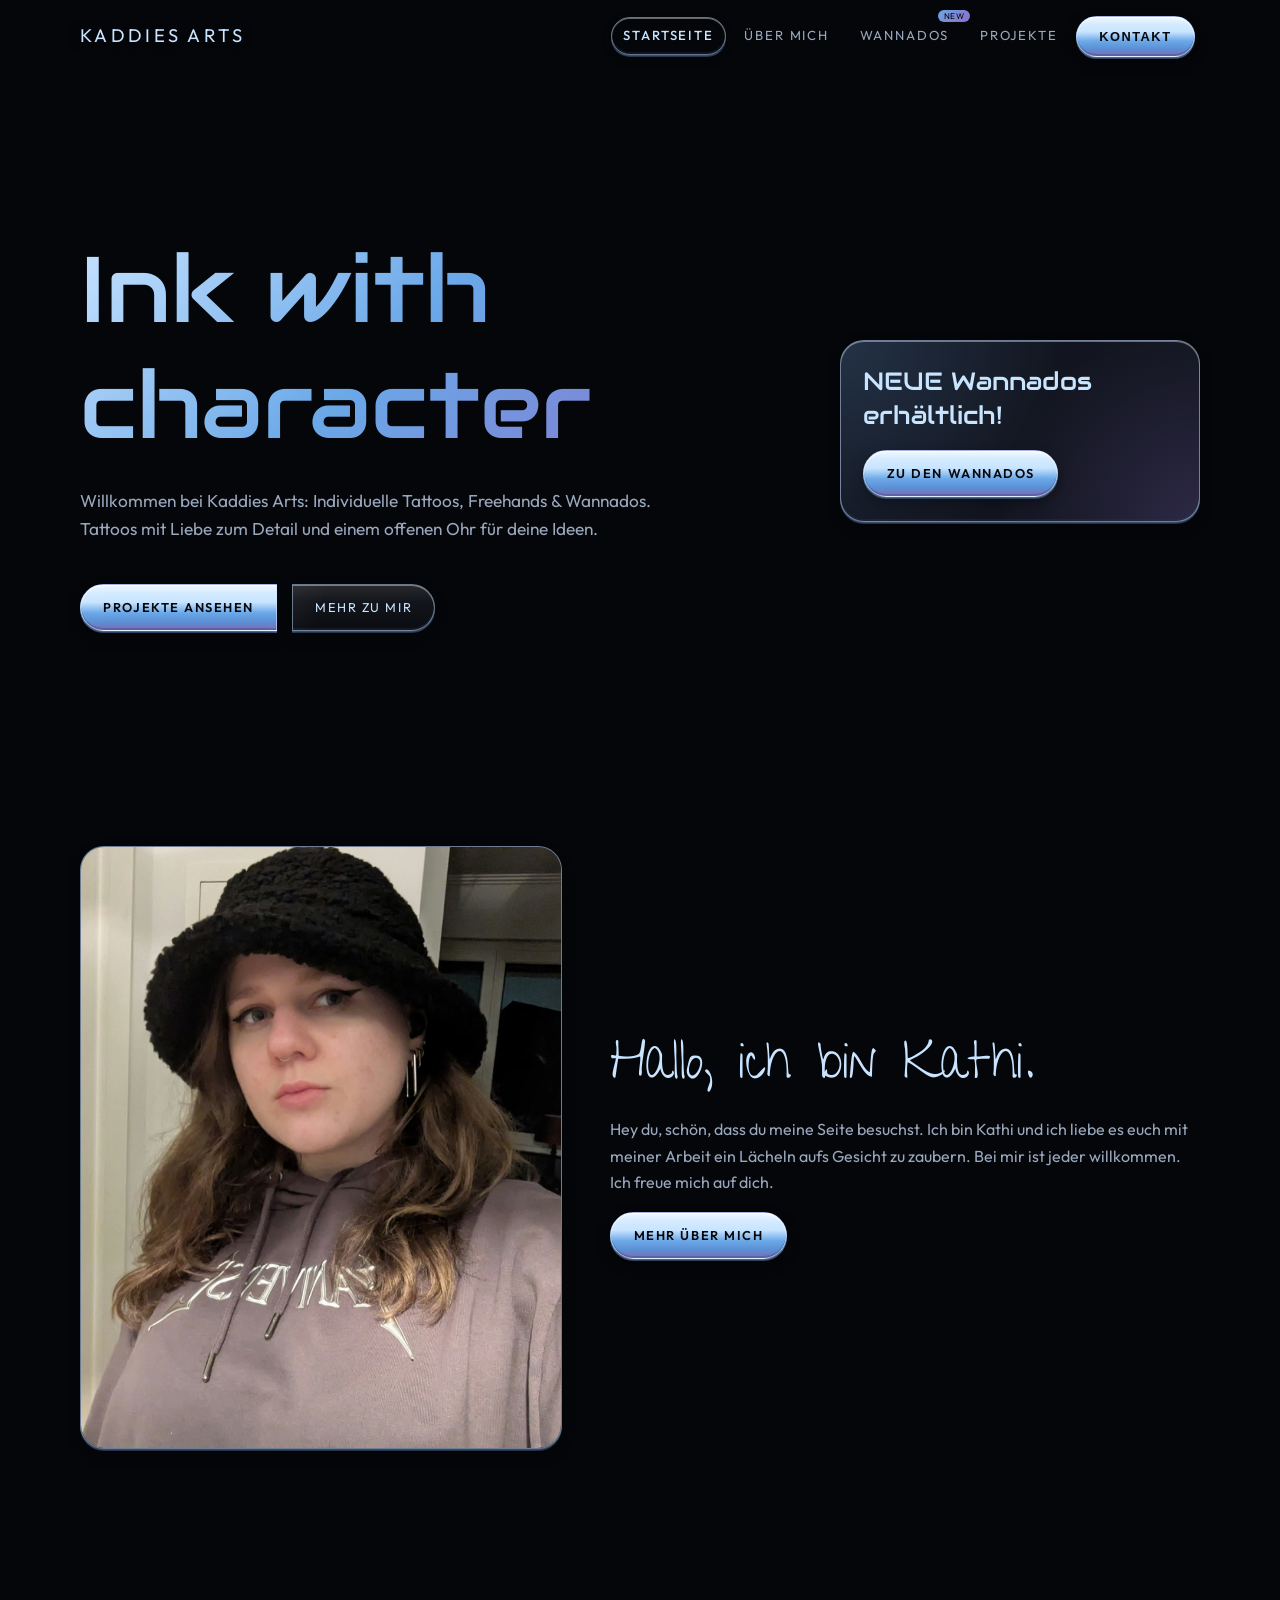
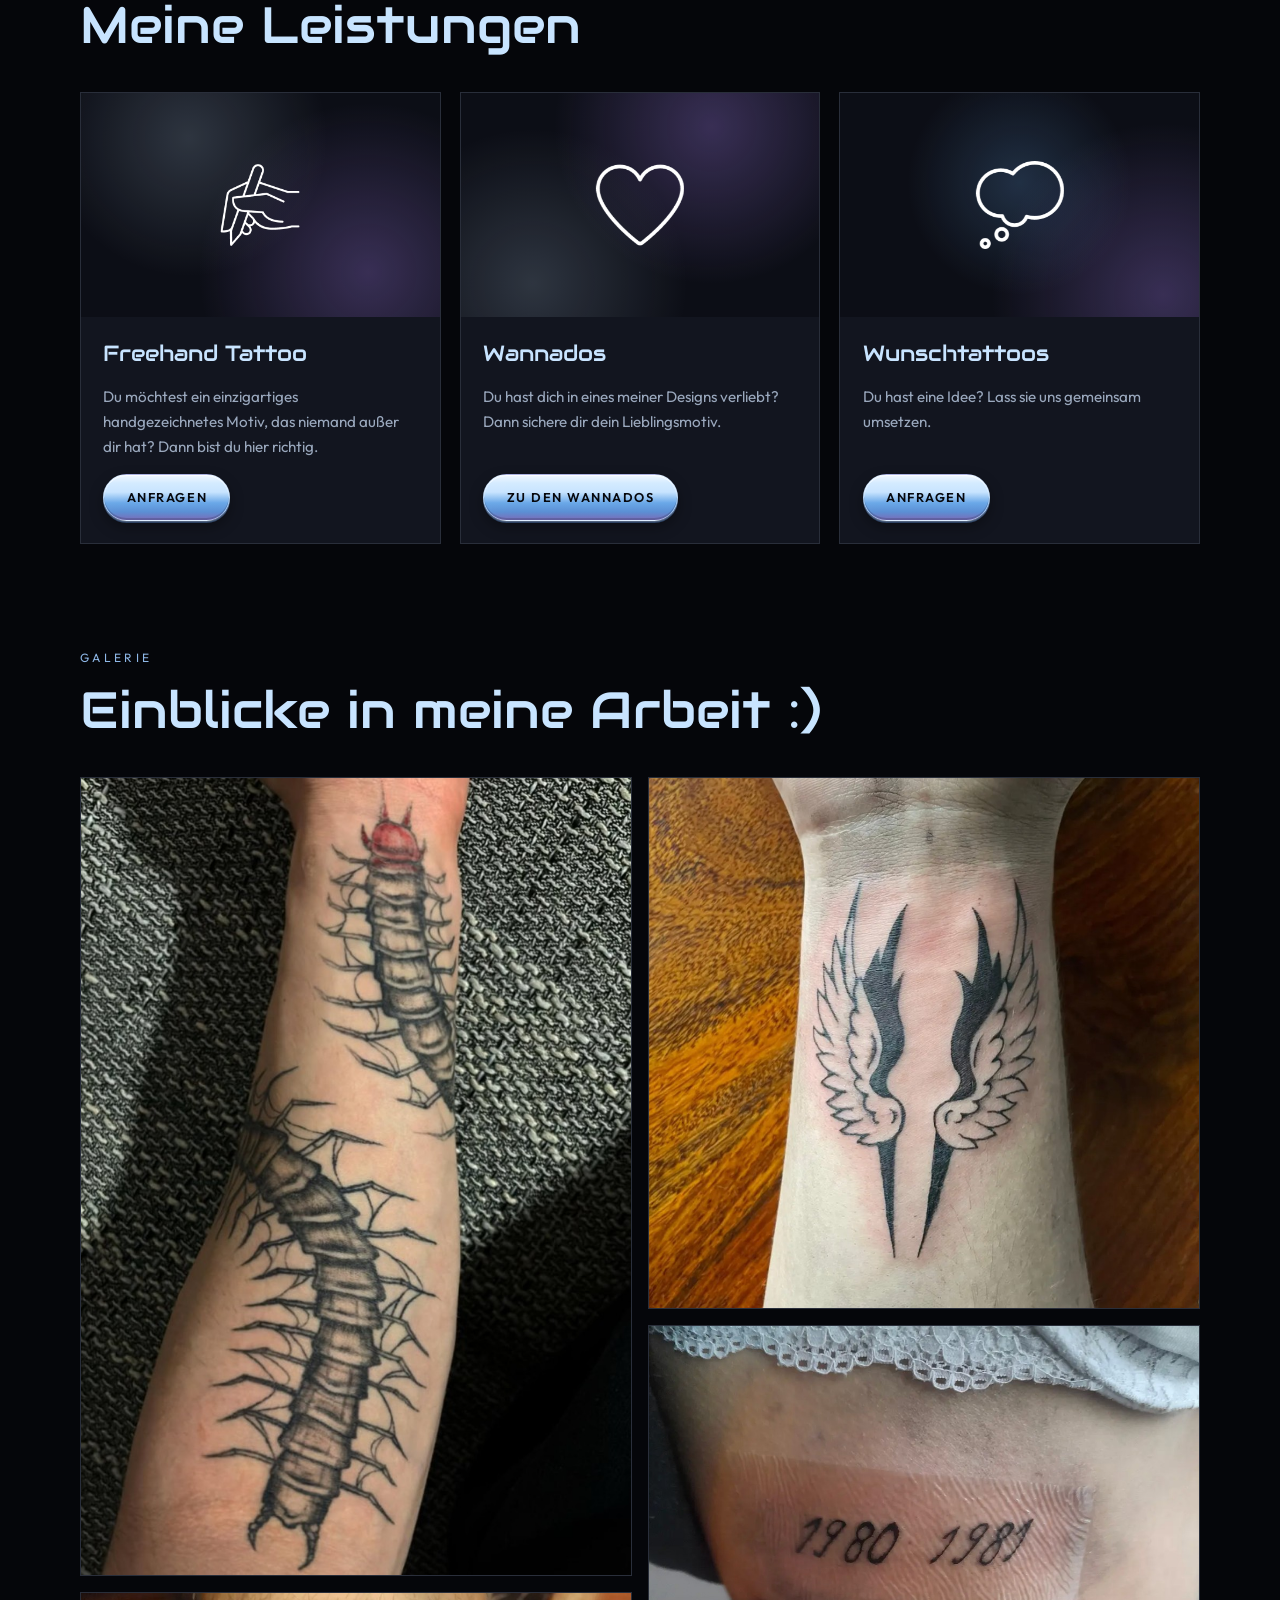
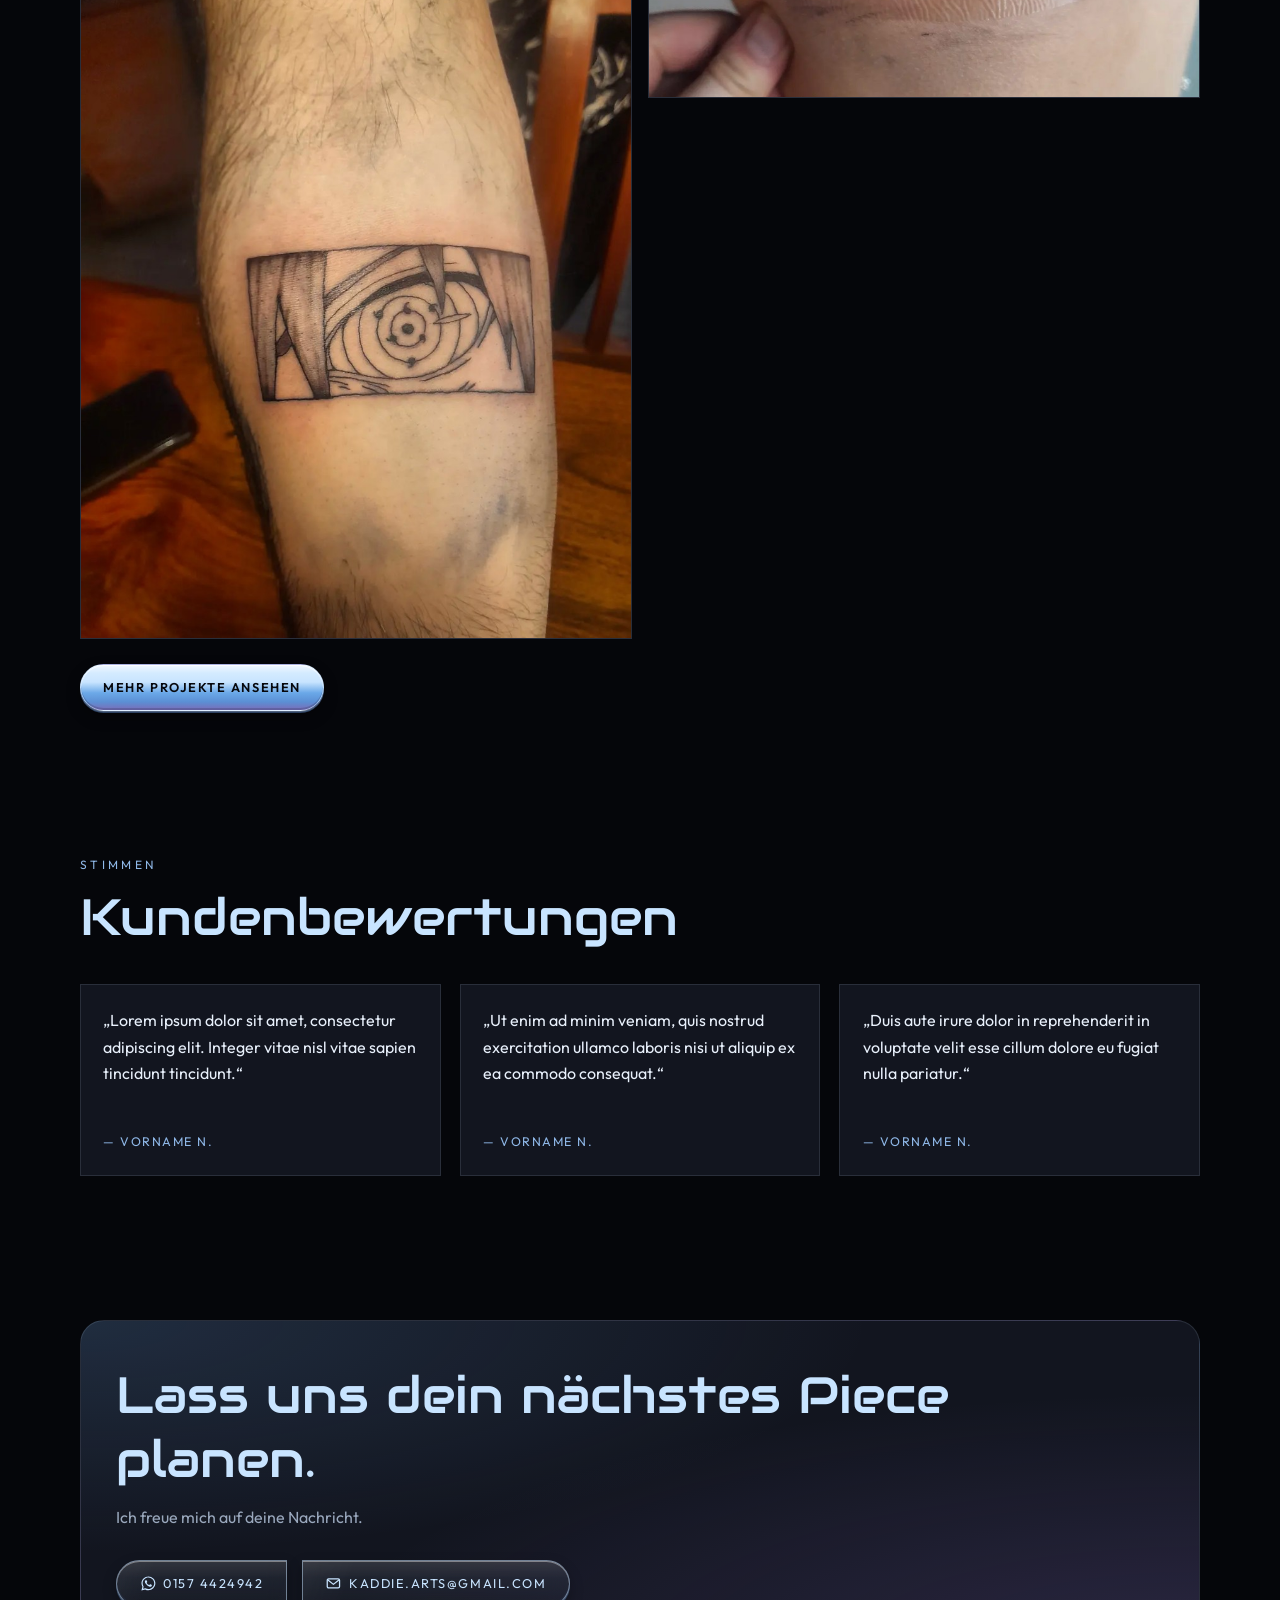
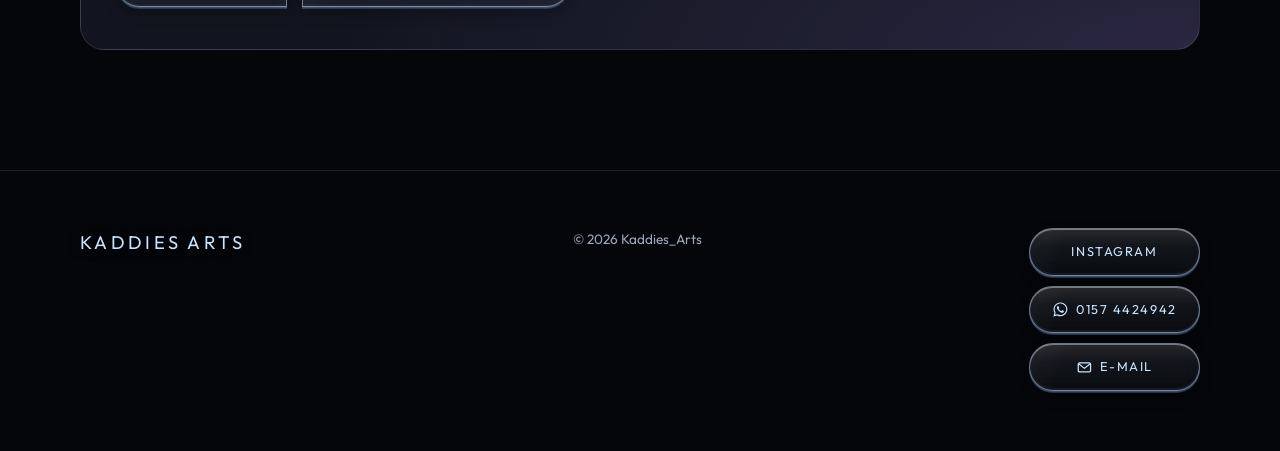
==== commit abb44e9b: "Website für Mobil, Tablet und Desktop weiterbauen. Navigation, Galerie und Leistungskarten sind dami" ====
--- a/index.html
+++ b/index.html
@@ -21,8 +21,8 @@
     <header class="site-header">
       <nav class="nav" aria-label="Hauptnavigation">
         <a class="logo" href="index.html">Kaddies Arts</a>
-        <button class="nav-toggle" type="button" aria-expanded="false" aria-controls="nav-links">
-          Menü
+        <button class="nav-toggle" type="button" aria-expanded="false" aria-controls="nav-links" aria-label="Menü">
+          <span class="nav-burger" aria-hidden="true"></span>
         </button>
         <ul class="nav-links" id="nav-links">
           <li><a href="index.html" aria-current="page">Startseite</a></li>
@@ -112,7 +112,9 @@
           </div>
           <div class="grid-3 services">
             <article class="card service-card">
-              <div class="service-visual" aria-hidden="true"></div>
+              <div class="service-visual">
+                <img src="img/icons/freehand.png" alt="" />
+              </div>
               <div class="service-body">
                 <h3>Freehand Tattoo</h3>
                 <p>
@@ -123,7 +125,9 @@
               </div>
             </article>
             <article class="card service-card" id="wannados">
-              <div class="service-visual" aria-hidden="true"></div>
+              <div class="service-visual">
+                <img src="img/icons/wannados.png" alt="" />
+              </div>
               <div class="service-body">
                 <h3>Wannados</h3>
                 <p>
@@ -134,7 +138,9 @@
               </div>
             </article>
             <article class="card service-card">
-              <div class="service-visual" aria-hidden="true"></div>
+              <div class="service-visual">
+                <img src="img/icons/wunschtattoo.png" alt="" />
+              </div>
               <div class="service-body">
                 <h3>Wunschtattoos</h3>
                 <p>
@@ -160,8 +166,6 @@
             <figure class="gallery-item">
               <img src="img/gallery/naruto-animepanel.jpg" alt="Manga-Panel Tattoo mit einem Anime-Auge" />
             </figure>
-            <figure class="gallery-item gallery-ph gallery-ph-portrait" aria-hidden="true"></figure>
-            <figure class="gallery-item gallery-ph gallery-ph-wide" aria-hidden="true"></figure>
           </div>
           <div class="gallery-col">
             <figure class="gallery-item">
@@ -170,7 +174,6 @@
             <figure class="gallery-item">
               <img src="img/gallery/datum-schriftzug.jpg" alt="Schriftzug-Tattoo mit den Jahreszahlen 1980 und 1981" />
             </figure>
-            <figure class="gallery-item gallery-ph gallery-ph-square" aria-hidden="true"></figure>
           </div>
         </div>
         <div class="wrap gallery-cta">
@@ -182,7 +185,7 @@
         <div class="wrap">
           <div class="section-head">
             <p class="eyebrow">Stimmen</p>
-            <h2 id="reviews-heading">Kundenbewertungen</h2>
+            <h2 id="reviews-heading">Kunden&shy;bewertungen</h2>
           </div>
           <div class="grid-3 reviews">
             <blockquote class="card review-card">
--- a/css/styles.css
+++ b/css/styles.css
@@ -20,6 +20,10 @@
   --font-body: "Outfit", system-ui, sans-serif;
   --max: 1120px;
   --nav-h: 4.5rem;
+  /* Breakpoints: Mobil < 513px | Tablet 513–948px | Desktop ≥ 949px | Navi-Burger ≤ 802px */
+  --bp-mobile: 513px;
+  --bp-desktop: 949px;
+  --bp-nav: 802px;
 }
 
 *,
@@ -143,6 +147,7 @@
   padding: 0;
   list-style: none;
   pointer-events: none;
+  opacity: 0;
   border-radius: 2.5rem;
   border: 1px solid rgba(200, 228, 255, 0.5);
   box-shadow:
@@ -153,6 +158,10 @@
     0 2px 0 rgba(61, 90, 134, 0.7);
 }
 
+.nav-links > .nav-indicator.is-ready {
+  opacity: 1;
+}
+
 .nav-links a {
   font-size: 0.82rem;
   letter-spacing: 0.14em;
@@ -178,31 +187,7 @@
 
 .nav-links > li > a[aria-current="page"] {
   color: var(--ice);
-  font-size: 0.86rem;
   font-weight: 500;
-  transform: scale(1.03);
-  border-color: rgba(200, 228, 255, 0.5);
-  box-shadow:
-    inset 0 1px 0 rgba(255, 255, 255, 0.38),
-    inset 0 -2px 0 rgba(40, 55, 90, 0.32),
-    0 1px 0 rgba(200, 228, 255, 0.14),
-    0 4px 10px rgba(0, 0, 0, 0.28),
-    0 2px 0 rgba(61, 90, 134, 0.7);
-}
-
-.nav-links.is-sliding > li > a[aria-current="page"] {
-  border-color: transparent;
-  box-shadow: none;
-}
-
-.nav-links > .nav-indicator {
-  opacity: 0;
-  visibility: hidden;
-}
-
-.nav-links.is-sliding > .nav-indicator {
-  opacity: 1;
-  visibility: visible;
 }
 
 .nav-wannado {
@@ -277,12 +262,57 @@
 
 .nav-toggle {
   display: none;
+  place-items: center;
   background: none;
-  border: 1px solid var(--border);
+  border: 0;
   color: var(--ice);
   width: 2.5rem;
   height: 2.5rem;
   cursor: pointer;
+}
+
+.nav-burger,
+.nav-burger::before,
+.nav-burger::after {
+  display: block;
+  width: 1.15rem;
+  height: 1.6px;
+  background: currentColor;
+  border-radius: 99px;
+  transition: transform 0.2s ease, opacity 0.2s ease;
+}
+
+.nav-burger {
+  position: relative;
+}
+
+.nav-burger::before,
+.nav-burger::after {
+  content: "";
+  position: absolute;
+  left: 0;
+}
+
+.nav-burger::before {
+  top: -5px;
+}
+
+.nav-burger::after {
+  top: 5px;
+}
+
+.nav-toggle[aria-expanded="true"] .nav-burger {
+  background: transparent;
+}
+
+.nav-toggle[aria-expanded="true"] .nav-burger::before {
+  top: 0;
+  transform: rotate(45deg);
+}
+
+.nav-toggle[aria-expanded="true"] .nav-burger::after {
+  top: 0;
+  transform: rotate(-45deg);
 }
 
 main {
@@ -383,6 +413,8 @@
 h2 {
   font-size: clamp(2.2rem, 5vw, 3.2rem);
   color: var(--ice);
+  overflow-wrap: break-word;
+  hyphens: auto;
 }
 
 .lead {
@@ -603,7 +635,10 @@
 }
 
 .service-visual {
+  display: grid;
+  place-items: center;
   aspect-ratio: 16 / 10;
+  padding: 1.4rem;
   background:
     radial-gradient(circle at 30% 20%, var(--ice-glow), transparent 45%),
     radial-gradient(circle at 80% 80%, var(--violet-glow), transparent 50%),
@@ -622,6 +657,13 @@
     radial-gradient(circle at 50% 40%, rgba(106, 168, 232, 0.22), transparent 50%),
     radial-gradient(circle at 90% 90%, var(--violet-glow), transparent 45%),
     var(--black-soft);
+}
+
+.service-visual img {
+  width: min(42%, 5.5rem);
+  height: auto;
+  object-fit: contain;
+  mix-blend-mode: screen;
 }
 
 .service-body {
@@ -679,25 +721,6 @@
   object-fit: contain;
 }
 
-.gallery-ph {
-  background:
-    radial-gradient(circle at 30% 20%, var(--ice-glow), transparent 50%),
-    radial-gradient(circle at 80% 90%, var(--violet-glow), transparent 55%),
-    var(--black-elevated);
-}
-
-.gallery-ph-portrait {
-  aspect-ratio: 3 / 4;
-}
-
-.gallery-ph-square {
-  aspect-ratio: 1;
-}
-
-.gallery-ph-wide {
-  aspect-ratio: 4 / 3;
-}
-
 .intro {
   display: grid;
   grid-template-columns: 0.9fr 1.1fr;
@@ -711,6 +734,7 @@
   isolation: isolate;
   aspect-ratio: 4 / 5;
   overflow: hidden;
+  border-radius: 1.5rem;
   border: 1px solid rgba(200, 228, 255, 0.5);
   background: var(--black-elevated);
   box-shadow:
@@ -914,122 +938,72 @@
   color: var(--ice-muted);
 }
 
-.project-slider {
-  display: grid;
-  grid-template-columns: auto 1fr auto;
-  align-items: center;
-  gap: 1rem;
-}
-
-.project-viewport {
-  min-width: 0;
-}
-
-.project-arrow {
-  width: 2.6rem;
-  height: 2.6rem;
-  flex-shrink: 0;
-  display: grid;
-  place-items: center;
-  background: linear-gradient(
-    160deg,
-    var(--metal-hi) 0%,
-    var(--metal-mid) 38%,
-    #8d959e 62%,
-    var(--metal-hi) 100%
-  );
-  border: 1px solid var(--metal-mid);
-  color: #1a1d22;
-  cursor: pointer;
-  box-shadow:
-    inset 0 1px 0 rgba(255, 255, 255, 0.7),
-    inset 0 -1px 0 rgba(0, 0, 0, 0.28);
-  transition: transform 0.2s ease, filter 0.25s ease;
-}
-
-.project-arrow[data-slider-prev] {
-  border-radius: 2.5rem 0 0 2.5rem;
-}
-
-.project-arrow[data-slider-next] {
-  border-radius: 0 2.5rem 2.5rem 0;
-}
-
-.project-arrow:hover {
-  filter: brightness(1.18);
-}
-
-.project-arrow::after {
-  content: "";
-  width: 0.55rem;
-  height: 0.55rem;
-  border-right: 2px solid currentColor;
-  border-bottom: 2px solid currentColor;
-}
-
-.project-arrow[data-slider-prev]::after {
-  transform: rotate(135deg) translate(-1px, -1px);
-}
-
-.project-arrow[data-slider-next]::after {
-  transform: rotate(-45deg) translate(-1px, -1px);
-}
-
-.project {
+.work-slideshow {
+  position: relative;
+}
+
+.work-slideshow-frame {
+  position: relative;
+  overflow: hidden;
+  aspect-ratio: 16 / 10;
+  border: 1px solid var(--border);
   background: var(--black-elevated);
-  border: 1px solid var(--border);
-  overflow: hidden;
-}
-
-.project-media {
-  aspect-ratio: 16 / 10;
-  background:
-    radial-gradient(circle at 30% 20%, var(--ice-glow), transparent 45%),
-    radial-gradient(circle at 80% 80%, var(--violet-glow), transparent 50%),
-    var(--black-soft);
-}
-
-.project:nth-child(2) .project-media {
-  background:
-    radial-gradient(circle at 70% 15%, var(--violet-glow), transparent 50%),
-    radial-gradient(circle at 20% 85%, var(--ice-glow), transparent 45%),
-    var(--black-soft);
-}
-
-.project:nth-child(3) .project-media {
-  background:
-    radial-gradient(circle at 50% 40%, rgba(106, 168, 232, 0.22), transparent 50%),
-    radial-gradient(circle at 90% 90%, var(--violet-glow), transparent 45%),
-    var(--black-soft);
-}
-
-.project:nth-child(4) .project-media {
-  background:
-    radial-gradient(circle at 15% 70%, var(--violet-glow), transparent 50%),
-    radial-gradient(circle at 80% 20%, var(--ice-glow), transparent 40%),
-    var(--black-soft);
-}
-
-.project-media img,
-.project-media video {
+}
+
+.work-slide {
+  position: absolute;
+  inset: 0;
+  margin: 0;
+  opacity: 0;
+  pointer-events: none;
+  transition: opacity 0.45s ease;
+}
+
+.work-slide.is-active {
+  opacity: 1;
+  pointer-events: auto;
+}
+
+.work-slide img {
   width: 100%;
   height: 100%;
   object-fit: cover;
+  object-position: center;
   display: block;
 }
 
-.project-body {
-  padding: 1.25rem 1.35rem 1.5rem;
-}
-
-.project-body h3 {
-  font-size: 1.45rem;
-  margin-bottom: 0.4rem;
-}
-
-.project-body p {
-  color: var(--text-muted);
-  font-size: 0.95rem;
+.work-slideshow-dots {
+  display: flex;
+  justify-content: center;
+  gap: 0.45rem;
+  margin-top: 0.85rem;
+}
+
+.work-slideshow-dot {
+  width: 0.55rem;
+  height: 0.55rem;
+  padding: 0;
+  border: 0;
+  border-radius: 50%;
+  background: rgba(200, 228, 255, 0.28);
+  cursor: pointer;
+}
+
+.work-slideshow-dot.is-active {
+  border: 1px solid rgba(210, 232, 255, 0.55);
+  background: linear-gradient(
+    180deg,
+    #f2f8ff 0%,
+    #d4ebff 18%,
+    var(--ice) 38%,
+    var(--blue) 62%,
+    #5b8fd4 82%,
+    #7b6cb8 100%
+  );
+  box-shadow:
+    inset 0 1px 0 rgba(255, 255, 255, 0.85),
+    inset 0 -1px 0 rgba(40, 55, 90, 0.28),
+    0 2px 6px rgba(0, 0, 0, 0.35);
 }
 
 .mini-toolbar {
@@ -1497,7 +1471,7 @@
   margin: 0;
   font-family: var(--font-heading);
   font-size: 1rem;
-  color: var(--ice-muted);
+  color: #fff;
   white-space: nowrap;
 }
 
@@ -1545,83 +1519,112 @@
   margin: 0;
 }
 
-.project-arrow {
-  position: relative;
-  overflow: hidden;
-}
-
-.project-arrow::before {
-  content: "";
-  position: absolute;
-  inset: 0;
-  background: linear-gradient(
-    110deg,
-    transparent 20%,
-    rgba(255, 255, 255, 0.15) 40%,
-    rgba(255, 255, 255, 0.8) 50%,
-    rgba(255, 255, 255, 0.15) 60%,
-    transparent 80%
-  );
-  background-size: 240% 100%;
-  background-position: 130% 0;
-  opacity: 0.55;
-  mix-blend-mode: screen;
-  z-index: 1;
-  pointer-events: none;
-  transition: background-position 0.75s ease, opacity 0.25s ease;
-}
-
-.project-arrow:hover::before {
-  background-position: -30% 0;
-  opacity: 1;
-}
-
-.project-arrow::after {
-  position: relative;
-  z-index: 2;
-}
-
-@media (max-width: 860px) {
+/* Tablet + Mobil: unter 949px */
+@media (max-width: 948px) {
+  .wrap,
+  .nav {
+    width: min(var(--max), calc(100% - 2rem));
+  }
+
+  .hero-inner,
+  .wannado-toolbar {
+    grid-template-columns: 1fr;
+  }
+
+  .showstopper {
+    width: max-content;
+    max-width: 100%;
+    justify-self: start;
+  }
+
+  .footer-inner {
+    align-items: flex-start;
+    flex-direction: column;
+  }
+}
+
+/* Tablet: 513px bis unter 949px */
+@media (min-width: 513px) and (max-width: 948px) {
+  .grid-3,
+  .wannado-grid,
+  .mini-gallery,
+  .certificate-gallery {
+    grid-template-columns: repeat(2, 1fr);
+  }
+
+  .split,
+  .intro,
+  .gallery {
+    grid-template-columns: 1fr 1fr;
+  }
+}
+
+/* Mobil: bis unter 513px */
+@media (max-width: 512px) {
+  .wrap,
+  .nav {
+    width: min(var(--max), calc(100% - 1.5rem));
+  }
+
+  .section {
+    padding: 3.2rem 0;
+  }
+
+  .hero {
+    padding: 4.5rem 0 3.5rem;
+  }
+
   .grid-3,
   .split,
   .intro,
-  .wannado-toolbar,
+  .gallery,
   .wannado-grid,
-  .mini-gallery {
+  .mini-gallery,
+  .certificate-gallery {
     grid-template-columns: 1fr;
   }
 
-  .wannado-grid,
-  .mini-gallery {
-    grid-template-columns: 1fr;
-  }
-
-  .wannado-grid,
-  .mini-gallery {
-    grid-template-columns: repeat(2, 1fr);
-  }
-
-  .project-slider {
-    gap: 0.55rem;
-  }
-
-  .project-arrow {
-    width: 2.2rem;
-    height: 2.2rem;
+  .hero-copy .cta-row,
+  .cta-banner .cta-row {
+    flex-wrap: wrap;
+  }
+
+  .hero-copy .cta-row .btn:first-child,
+  .cta-banner .cta-row .btn:first-child,
+  .hero-copy .cta-row .btn:last-child,
+  .cta-banner .cta-row .btn:last-child {
+    border-radius: 2.5rem;
+  }
+
+  .cta-banner {
+    padding: 1.8rem 1.2rem;
   }
 
   .footer-inner {
-    align-items: flex-start;
-    flex-direction: column;
-  }
-
-  .hero-inner {
-    grid-template-columns: 1fr;
+    align-items: center;
+    text-align: center;
+  }
+
+  .footer-contact,
+  .footer-actions {
+    width: 100%;
+    justify-items: center;
+  }
+
+  .footer-actions .btn {
+    width: min(100%, 18rem);
+  }
+
+}
+
+/* Navi: Burgermenü bis 802px */
+@media (max-width: 802px) {
+  .nav-links > .nav-indicator {
+    display: none;
   }
 
   .nav-toggle {
     display: grid;
-    place-items: center;
   }
 
   .nav-links {
@@ -1631,33 +1634,133 @@
     right: 0.75rem;
     display: none;
     flex-direction: column;
-    align-items: stretch;
+    align-items: center;
     gap: 0.25rem;
     background: var(--black);
     border-radius: 1.4rem;
-    padding: 0.6rem 0.55rem 0.75rem;
+    padding: 0.85rem 0.75rem 1rem;
   }
 
   .nav-links.open {
     display: flex;
   }
 
-  .nav-links a {
+  .nav-links > li:not(.nav-indicator) {
+    display: flex;
+    justify-content: center;
+    width: 100%;
+  }
+
+  .nav-links > li > a {
+    justify-content: center;
     padding: 0.75rem 0.85rem;
   }
 
+  .nav-wannado {
+    display: inline-flex;
+    align-items: center;
+    gap: 0.4rem;
+  }
+
+  .nav-new {
+    position: static;
+    top: auto;
+    right: auto;
+  }
+
   .nav-contact {
-    padding: 0.55rem 0 0.35rem;
+    flex-direction: column;
+    align-items: center;
+    gap: 0.55rem;
+    padding: 0.65rem 0 0.2rem;
   }
 
   .nav-contact-btn {
-    width: 100%;
-  }
-
-  .nav-contact-panel {
+    display: none;
+  }
+
+  .nav-links.open .nav-contact-panel,
+  .nav-links.open .nav-contact-panel[hidden] {
+    display: grid;
     position: static;
     min-width: 0;
-    margin-top: 0.4rem;
+    width: 100%;
+    margin: 0;
+    padding: 0;
+    gap: 0.55rem;
+    background: none;
+    border: 0;
     box-shadow: none;
-  }
-}
+    justify-items: center;
+  }
+
+  .nav-links.open .nav-contact-panel a {
+    position: relative;
+    isolation: isolate;
+    overflow: hidden;
+    display: inline-flex;
+    align-items: center;
+    justify-content: center;
+    gap: 0.45rem;
+    width: min(100%, 18rem);
+    padding: 0.75rem 1.4rem;
+    border: 1px solid rgba(210, 232, 255, 0.55);
+    border-radius: 2.5rem;
+    color: #07080d;
+    font-weight: 600;
+    font-size: 0.8rem;
+    letter-spacing: 0.12em;
+    text-transform: uppercase;
+    background: linear-gradient(
+      180deg,
+      #f2f8ff 0%,
+      #d4ebff 18%,
+      var(--ice) 38%,
+      var(--blue) 62%,
+      #5b8fd4 82%,
+      #7b6cb8 100%
+    );
+    box-shadow:
+      inset 0 1px 0 rgba(255, 255, 255, 0.85),
+      inset 0 -2px 0 rgba(40, 55, 90, 0.28),
+      0 1px 0 rgba(255, 255, 255, 0.18),
+      0 6px 14px rgba(0, 0, 0, 0.35),
+      0 2px 0 #3d5a86;
+  }
+
+  .nav-links.open .nav-contact-panel a::before {
+    content: "";
+    position: absolute;
+    inset: 0;
+    z-index: -1;
+    background: linear-gradient(
+      110deg,
+      transparent 18%,
+      rgba(255, 255, 255, 0.14) 40%,
+      rgba(255, 255, 255, 0.72) 50%,
+      rgba(255, 255, 255, 0.14) 60%,
+      transparent 82%
+    );
+    background-size: 240% 100%;
+    background-position: 130% 0;
+    opacity: 0.4;
+    mix-blend-mode: screen;
+    pointer-events: none;
+    transition: background-position 0.7s ease, opacity 0.25s ease;
+  }
+
+  .nav-links.open .nav-contact-panel a:hover {
+    color: #07080d;
+    box-shadow:
+      inset 0 1px 0 rgba(255, 255, 255, 0.9),
+      inset 0 -2px 0 rgba(40, 55, 90, 0.22),
+      0 1px 0 rgba(255, 255, 255, 0.22),
+      0 8px 18px rgba(0, 0, 0, 0.38),
+      0 2px 0 #3d5a86;
+  }
+
+  .nav-links.open .nav-contact-panel a:hover::before {
+    background-position: -30% 0;
+    opacity: 1;
+  }
+}
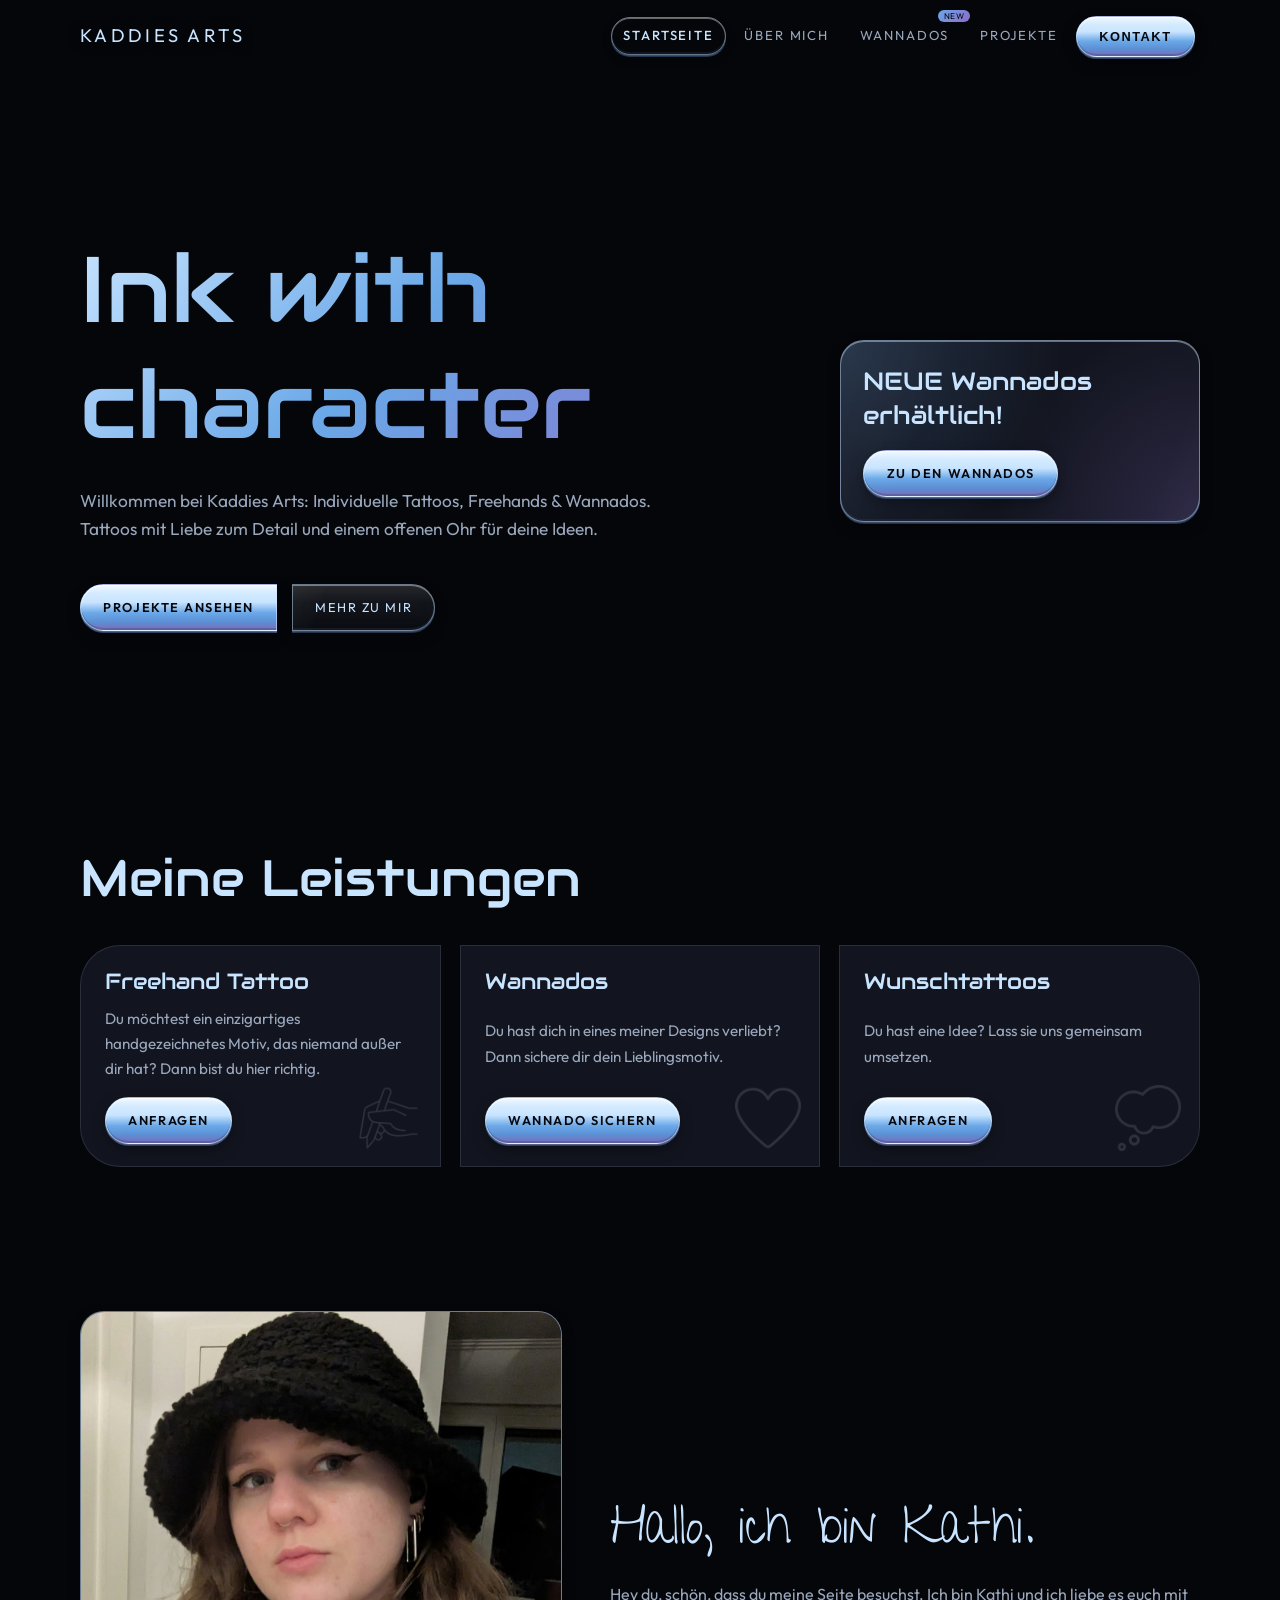
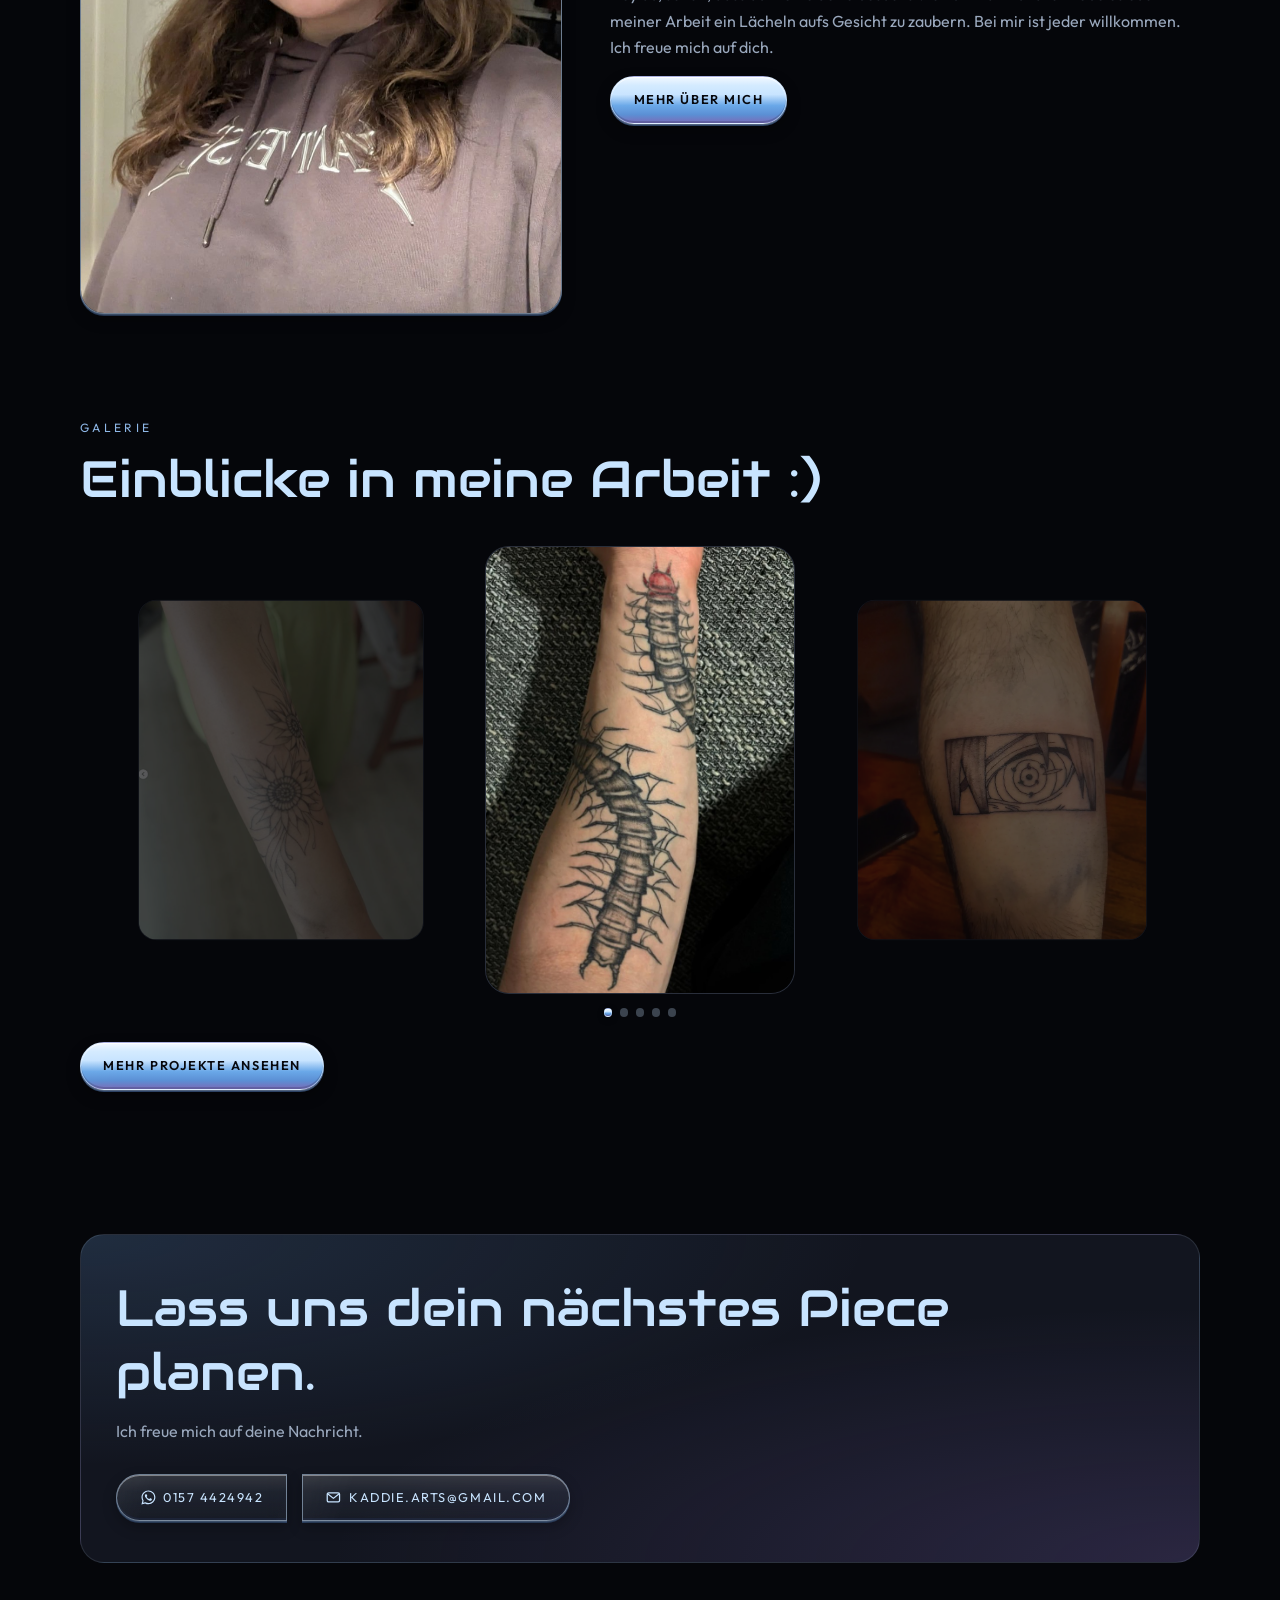
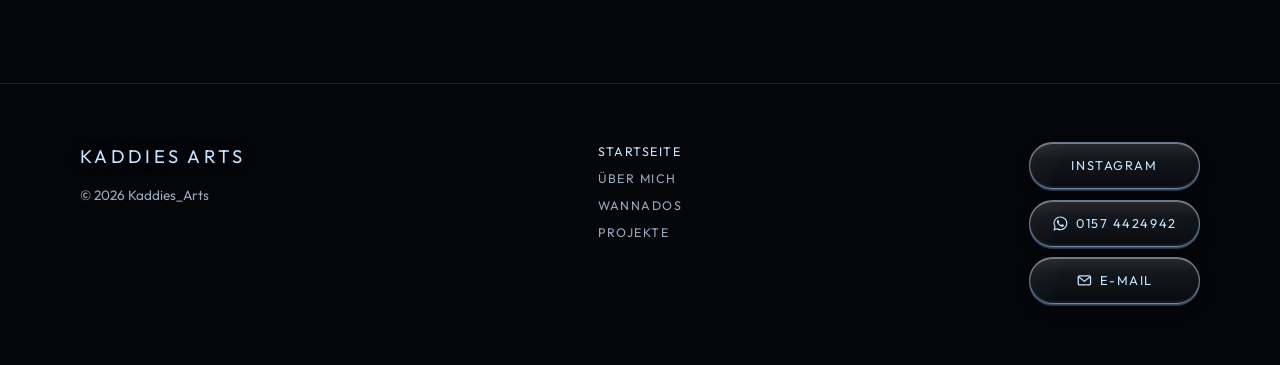
==== commit 8469c0b6: "Über-mich, Galerie und Footer für alle Ansichten weiterbauen. Co-authored-by: Cursor <cursoragent@cu" ====
--- a/index.html
+++ b/index.html
@@ -88,6 +88,54 @@
         </div>
       </section>
 
+      <section class="section" aria-labelledby="services-heading">
+        <div class="wrap">
+          <div class="section-head">
+            <h2 id="services-heading">Meine Leistungen</h2>
+          </div>
+          <div class="grid-3 services">
+            <article class="card service-card">
+              <div class="service-main">
+                <h3>Freehand Tattoo</h3>
+                <p>
+                  Du möchtest ein einzigartiges handgezeichnetes Motiv, das niemand
+                  außer dir hat? Dann bist du hier richtig.
+                </p>
+              </div>
+              <a class="btn btn-primary" href="#kontakt">Anfragen</a>
+              <div class="service-visual">
+                <img src="img/icons/freehand.png" alt="" />
+              </div>
+            </article>
+            <article class="card service-card" id="wannados">
+              <div class="service-main">
+                <h3>Wannados</h3>
+                <p>
+                  Du hast dich in eines meiner Designs verliebt? Dann sichere dir
+                  dein Lieblingsmotiv.
+                </p>
+              </div>
+              <a class="btn btn-primary" href="wannados.html">Wannado sichern</a>
+              <div class="service-visual">
+                <img src="img/icons/wannados.png" alt="" />
+              </div>
+            </article>
+            <article class="card service-card">
+              <div class="service-main">
+                <h3>Wunschtattoos</h3>
+                <p>
+                  Du hast eine Idee? Lass sie uns gemeinsam umsetzen.
+                </p>
+              </div>
+              <a class="btn btn-primary" href="#kontakt">Anfragen</a>
+              <div class="service-visual">
+                <img src="img/icons/wunschtattoo.png" alt="" />
+              </div>
+            </article>
+          </div>
+        </div>
+      </section>
+
       <section class="section" id="kennenlernen" aria-labelledby="intro-heading">
         <div class="wrap intro">
           <div class="intro-photo">
@@ -105,83 +153,20 @@
         </div>
       </section>
 
-      <section class="section" aria-labelledby="services-heading">
-        <div class="wrap">
-          <div class="section-head">
-            <h2 id="services-heading">Meine Leistungen</h2>
-          </div>
-          <div class="grid-3 services">
-            <article class="card service-card">
-              <div class="service-visual">
-                <img src="img/icons/freehand.png" alt="" />
-              </div>
-              <div class="service-body">
-                <h3>Freehand Tattoo</h3>
-                <p>
-                  Du möchtest ein einzigartiges handgezeichnetes Motiv, das niemand
-                  außer dir hat? Dann bist du hier richtig.
-                </p>
-                <a class="btn btn-primary" href="#kontakt">Anfragen</a>
-              </div>
-            </article>
-            <article class="card service-card" id="wannados">
-              <div class="service-visual">
-                <img src="img/icons/wannados.png" alt="" />
-              </div>
-              <div class="service-body">
-                <h3>Wannados</h3>
-                <p>
-                  Du hast dich in eines meiner Designs verliebt? Dann sichere dir
-                  dein Lieblingsmotiv.
-                </p>
-                <a class="btn btn-primary" href="wannados.html">Zu den Wannados</a>
-              </div>
-            </article>
-            <article class="card service-card">
-              <div class="service-visual">
-                <img src="img/icons/wunschtattoo.png" alt="" />
-              </div>
-              <div class="service-body">
-                <h3>Wunschtattoos</h3>
-                <p>
-                  Du hast eine Idee? Lass sie uns gemeinsam umsetzen.
-                </p>
-                <a class="btn btn-primary" href="#kontakt">Anfragen</a>
-              </div>
-            </article>
-          </div>
-        </div>
-      </section>
-
       <section class="section gallery-section" aria-labelledby="gallery-heading">
         <div class="wrap section-head">
           <p class="eyebrow">Galerie</p>
           <h2 id="gallery-heading">Einblicke in meine Arbeit :)</h2>
         </div>
-        <div class="wrap gallery">
-          <div class="gallery-col">
-            <figure class="gallery-item">
-              <img src="img/gallery/tausendfuessler-freehand.jpg" alt="Freehand-Tattoo eines Tausendfüßlers" />
-            </figure>
-            <figure class="gallery-item">
-              <img src="img/gallery/naruto-animepanel.jpg" alt="Manga-Panel Tattoo mit einem Anime-Auge" />
-            </figure>
-          </div>
-          <div class="gallery-col">
-            <figure class="gallery-item">
-              <img src="img/gallery/engelsfluegel-wannado.jpg" alt="Wannado-Tattoo mit Engelsflügeln am Handgelenk" />
-            </figure>
-            <figure class="gallery-item">
-              <img src="img/gallery/datum-schriftzug.jpg" alt="Schriftzug-Tattoo mit den Jahreszahlen 1980 und 1981" />
-            </figure>
-          </div>
+        <div class="wrap">
+          <div class="work-slideshow" data-slideshow></div>
         </div>
         <div class="wrap gallery-cta">
           <a class="btn btn-primary" href="projekte.html">Mehr Projekte ansehen</a>
         </div>
       </section>
 
-      <section class="section" aria-labelledby="reviews-heading">
+      <section class="section" aria-labelledby="reviews-heading" hidden>
         <div class="wrap">
           <div class="section-head">
             <p class="eyebrow">Stimmen</p>
@@ -240,8 +225,16 @@
 
     <footer class="site-footer">
       <div class="wrap footer-inner">
-        <p class="logo">Kaddies Arts</p>
-        <p class="footer-copy">© <span data-year></span> Kaddies_Arts</p>
+        <div class="footer-brand">
+          <p class="logo">Kaddies Arts</p>
+          <p class="footer-copy">© <span data-year></span> Kaddies_Arts</p>
+        </div>
+        <nav class="footer-nav" aria-label="Fußzeilennavigation">
+          <a href="index.html" aria-current="page">Startseite</a>
+          <a href="ueber-mich.html">Über mich</a>
+          <a href="wannados.html">Wannados</a>
+          <a href="projekte.html">Projekte</a>
+        </nav>
         <div class="footer-contact">
           <div class="footer-actions">
             <a
--- a/css/styles.css
+++ b/css/styles.css
@@ -345,6 +345,9 @@
 }
 
 .showstopper {
+  position: relative;
+  isolation: isolate;
+  overflow: hidden;
   display: grid;
   justify-items: start;
   gap: 1.1rem;
@@ -361,6 +364,48 @@
     0 1px 0 rgba(200, 228, 255, 0.14),
     0 6px 14px rgba(0, 0, 0, 0.28),
     0 2px 0 rgba(61, 90, 134, 0.7);
+  transition: box-shadow 0.2s ease, border-color 0.2s ease;
+}
+
+.showstopper::before {
+  content: "";
+  position: absolute;
+  inset: 0;
+  z-index: 1;
+  background: linear-gradient(
+    110deg,
+    transparent 18%,
+    rgba(255, 255, 255, 0.16) 40%,
+    rgba(255, 255, 255, 0.72) 50%,
+    rgba(255, 255, 255, 0.16) 60%,
+    transparent 82%
+  );
+  background-size: 240% 100%;
+  background-position: 130% 0;
+  opacity: 0.35;
+  mix-blend-mode: screen;
+  pointer-events: none;
+  transition: background-position 0.7s ease, opacity 0.25s ease;
+}
+
+.showstopper:hover {
+  border-color: rgba(210, 232, 255, 0.7);
+  box-shadow:
+    inset 0 1px 0 rgba(255, 255, 255, 0.5),
+    inset 0 -2px 0 rgba(40, 55, 90, 0.26),
+    0 1px 0 rgba(200, 228, 255, 0.2),
+    0 8px 18px rgba(0, 0, 0, 0.32),
+    0 2px 0 rgba(61, 90, 134, 0.8);
+}
+
+.showstopper:hover::before {
+  background-position: -30% 0;
+  opacity: 1;
+}
+
+.showstopper > * {
+  position: relative;
+  z-index: 2;
 }
 
 .showstopper p {
@@ -626,56 +671,74 @@
 }
 
 .service-card {
+  position: relative;
+  overflow: hidden;
+  display: grid;
+  grid-template-rows: 1fr auto;
+  align-content: stretch;
+  justify-items: start;
+  gap: 0.85rem;
   height: 100%;
-  min-height: 13rem;
-  display: grid;
-  grid-template-rows: auto 1fr;
-  padding: 0;
-  overflow: hidden;
+  min-height: 0;
+  padding: 1.35rem 1.5rem;
+}
+
+.service-card.is-corner-tl {
+  border-top-left-radius: 2.5rem;
+}
+
+.service-card.is-corner-tr {
+  border-top-right-radius: 2.5rem;
+}
+
+.service-card.is-corner-bl {
+  border-bottom-left-radius: 2.5rem;
+}
+
+.service-card.is-corner-br {
+  border-bottom-right-radius: 2.5rem;
+}
+
+.service-main {
+  display: grid;
+  gap: 0.7rem;
+  min-width: 0;
+}
+
+.service-card h3 {
+  margin: 0;
 }
 
 .service-visual {
-  display: grid;
-  place-items: center;
-  aspect-ratio: 16 / 10;
-  padding: 1.4rem;
-  background:
-    radial-gradient(circle at 30% 20%, var(--ice-glow), transparent 45%),
-    radial-gradient(circle at 80% 80%, var(--violet-glow), transparent 50%),
-    var(--black-soft);
-}
-
-.service-card:nth-child(2) .service-visual {
-  background:
-    radial-gradient(circle at 70% 15%, var(--violet-glow), transparent 50%),
-    radial-gradient(circle at 20% 85%, var(--ice-glow), transparent 45%),
-    var(--black-soft);
-}
-
-.service-card:nth-child(3) .service-visual {
-  background:
-    radial-gradient(circle at 50% 40%, rgba(106, 168, 232, 0.22), transparent 50%),
-    radial-gradient(circle at 90% 90%, var(--violet-glow), transparent 45%),
-    var(--black-soft);
+  position: absolute;
+  right: 1.15rem;
+  bottom: 0.95rem;
+  z-index: 0;
+  width: 4.1rem;
+  height: 4.1rem;
+  opacity: 0.12;
+  pointer-events: none;
 }
 
 .service-visual img {
-  width: min(42%, 5.5rem);
-  height: auto;
+  width: 100%;
+  height: 100%;
   object-fit: contain;
   mix-blend-mode: screen;
 }
 
-.service-body {
-  display: grid;
-  grid-template-rows: auto 1fr auto;
-  justify-items: start;
-  gap: 0.55rem;
-  padding: 1.4rem;
-}
-
+.service-main,
 .service-card .btn {
-  margin-top: 0.35rem;
+  position: relative;
+  z-index: 1;
+}
+
+.service-main > p {
+  margin: 0;
+}
+
+.service-card .btn {
+  margin-top: 0.15rem;
 }
 
 #kontakt,
@@ -827,6 +890,22 @@
   gap: 1.2rem;
 }
 
+.review-card.is-corner-tl {
+  border-top-left-radius: 2.5rem;
+}
+
+.review-card.is-corner-tr {
+  border-top-right-radius: 2.5rem;
+}
+
+.review-card.is-corner-bl {
+  border-bottom-left-radius: 2.5rem;
+}
+
+.review-card.is-corner-br {
+  border-bottom-right-radius: 2.5rem;
+}
+
 .review-card p {
   font-size: 1rem;
   color: var(--text);
@@ -853,24 +932,12 @@
   grid-template-columns: 1fr 1fr;
   gap: 3rem;
   align-items: start;
-}
-
-.portrait {
-  aspect-ratio: 4 / 5;
-  border: 1px solid var(--border);
-  background:
-    linear-gradient(160deg, rgba(106, 168, 232, 0.25), transparent 40%),
-    linear-gradient(320deg, rgba(139, 108, 201, 0.4), var(--black-elevated));
-  position: relative;
-  overflow: hidden;
-}
-
-.portrait img {
-  width: 100%;
-  height: 100%;
-  object-fit: cover;
-  object-position: center top;
-  display: block;
+  perspective: 1000px;
+}
+
+.prose h2 {
+  margin: 0 0 0.35rem;
+  font-size: clamp(1.7rem, 4vw, 2.3rem);
 }
 
 .prose p + p {
@@ -879,6 +946,18 @@
 
 .prose p {
   color: var(--text-muted);
+}
+
+.prose strong {
+  color: var(--text);
+  font-weight: 600;
+}
+
+.prose-sign {
+  font-family: var(--font-display);
+  font-size: clamp(2rem, 4.6vw, 3rem);
+  line-height: 1.3;
+  color: var(--ice);
 }
 
 .prose .cta-row {
@@ -890,23 +969,89 @@
 .certificate-gallery {
   display: grid;
   grid-template-columns: repeat(auto-fill, minmax(16rem, 1fr));
+  align-items: start;
   gap: 1rem;
+  perspective: 1000px;
 }
 
 .certificate {
   margin: 0;
   display: grid;
+  align-content: start;
   gap: 0.55rem;
 }
 
 .certificate-visual {
-  aspect-ratio: 210 / 297;
+  position: relative;
+  isolation: isolate;
+  display: block;
+  line-height: 0;
   overflow: hidden;
   border: 1px solid var(--border);
   background:
     radial-gradient(circle at 30% 20%, var(--ice-glow), transparent 50%),
     radial-gradient(circle at 80% 90%, var(--violet-glow), transparent 55%),
     var(--black-elevated);
+  transform-style: preserve-3d;
+  will-change: transform;
+  transition: box-shadow 0.2s ease, border-color 0.2s ease, transform 0.45s ease;
+}
+
+.certificate-visual::before {
+  content: "";
+  position: absolute;
+  inset: 0;
+  z-index: 1;
+  background: linear-gradient(
+    110deg,
+    transparent 18%,
+    rgba(255, 255, 255, 0.16) 40%,
+    rgba(255, 255, 255, 0.72) 50%,
+    rgba(255, 255, 255, 0.16) 60%,
+    transparent 82%
+  );
+  background-size: 240% 100%;
+  background-position: 130% 0;
+  opacity: 0.35;
+  mix-blend-mode: screen;
+  pointer-events: none;
+  transition: background-position 0.7s ease, opacity 0.25s ease;
+}
+
+.certificate-visual:hover {
+  border-color: rgba(210, 232, 255, 0.7);
+  box-shadow:
+    inset 0 1px 0 rgba(255, 255, 255, 0.5),
+    inset 0 -2px 0 rgba(40, 55, 90, 0.26),
+    0 1px 0 rgba(200, 228, 255, 0.2),
+    0 8px 18px rgba(0, 0, 0, 0.32),
+    0 2px 0 rgba(61, 90, 134, 0.8);
+}
+
+.certificate-visual:hover::before {
+  background-position: -30% 0;
+  opacity: 1;
+}
+
+.certificate-visual:has(img):not(.certificate-soon) {
+  border: 0;
+  background: none;
+  height: fit-content;
+  align-self: start;
+}
+
+.certificate-visual:not(:has(img)) {
+  aspect-ratio: 769 / 1024;
+}
+
+.certificate-soon {
+  display: grid;
+  place-items: center;
+  align-content: center;
+  gap: 1rem;
+  aspect-ratio: 769 / 1024;
+  line-height: normal;
+  padding: 1.4rem;
 }
 
 .certificate:nth-child(2) .certificate-visual {
@@ -916,11 +1061,37 @@
     var(--black-elevated);
 }
 
-.certificate-visual img {
+.certificate-visual:has(img):not(.certificate-soon) img {
   width: 100%;
-  height: 100%;
+  height: auto;
+  display: block;
+}
+
+.certificate-soon img {
+  width: min(38%, 5rem);
+  height: auto;
   object-fit: contain;
-  display: block;
+  mix-blend-mode: screen;
+}
+
+.certificate-soon p {
+  margin: 0;
+  max-width: 16ch;
+  text-align: center;
+  color: var(--text-muted);
+  font-size: 0.9rem;
+  line-height: 1.4;
+}
+
+.certificate-note {
+  position: absolute;
+  right: 0.45rem;
+  bottom: 0.35rem;
+  z-index: 2;
+  font-size: 0.58rem;
+  letter-spacing: 0.04em;
+  line-height: 1.2;
+  color: #05060a;
 }
 
 .certificate figcaption {
@@ -945,31 +1116,60 @@
 .work-slideshow-frame {
   position: relative;
   overflow: hidden;
-  aspect-ratio: 16 / 10;
+  height: min(28rem, 52vw);
+  background: transparent;
+}
+
+.work-slideshow-track {
+  display: flex;
+  align-items: stretch;
+  height: 100%;
+  gap: 1rem;
+  width: max-content;
+  will-change: transform;
+  transition: transform 0.5s ease;
+}
+
+.work-slide {
+  position: relative;
+  z-index: 0;
+  flex: 0 0 auto;
+  height: 100%;
+  width: auto;
+  margin: 0;
+  overflow: hidden;
   border: 1px solid var(--border);
+  border-radius: 1.5rem;
   background: var(--black-elevated);
-}
-
-.work-slide {
-  position: absolute;
-  inset: 0;
-  margin: 0;
-  opacity: 0;
+  opacity: 0.18;
   pointer-events: none;
-  transition: opacity 0.45s ease;
+  transform: scale(0.76);
+  transform-origin: center;
+  transition: opacity 0.5s ease, transform 0.5s ease;
+}
+
+.work-slide.is-prev,
+.work-slide.is-next {
+  z-index: 1;
+  opacity: 0.38;
+  pointer-events: auto;
+  cursor: pointer;
+  transform: scale(0.76);
 }
 
 .work-slide.is-active {
+  z-index: 2;
   opacity: 1;
   pointer-events: auto;
+  transform: scale(1);
 }
 
 .work-slide img {
-  width: 100%;
+  display: block;
   height: 100%;
-  object-fit: cover;
-  object-position: center;
-  display: block;
+  width: auto;
+  max-width: none;
+  object-fit: contain;
 }
 
 .work-slideshow-dots {
@@ -1035,6 +1235,7 @@
   aspect-ratio: 1;
   overflow: hidden;
   border-radius: 0;
+  cursor: pointer;
   border: 1px solid var(--border);
   background:
     radial-gradient(circle at 30% 20%, var(--ice-glow), transparent 50%),
@@ -1100,6 +1301,48 @@
   object-fit: cover;
   display: block;
   pointer-events: none;
+  transform: scale(1);
+  transition: transform 0.45s ease;
+}
+
+.mini-project-visual::after {
+  content: "Ganzes Bild ansehen";
+  position: absolute;
+  inset: 0;
+  z-index: 1;
+  display: grid;
+  place-items: center;
+  padding: 1rem;
+  background: rgba(5, 6, 10, 0.38);
+  color: var(--ice);
+  font-size: 0.78rem;
+  letter-spacing: 0.12em;
+  text-transform: uppercase;
+  text-align: center;
+  opacity: 0;
+  pointer-events: none;
+  transition: opacity 0.25s ease;
+}
+
+.mini-project-visual:hover img,
+.mini-project-visual:hover video {
+  transform: scale(1.08);
+}
+
+.mini-project-visual:hover::after {
+  opacity: 1;
+}
+
+@media (prefers-reduced-motion: reduce) {
+  .mini-project-visual img,
+  .mini-project-visual video {
+    transition: none;
+  }
+
+  .mini-project-visual:hover img,
+  .mini-project-visual:hover video {
+    transform: none;
+  }
 }
 
 .mini-project-tag {
@@ -1120,6 +1363,84 @@
   cursor: pointer;
 }
 
+.lightbox {
+  position: fixed;
+  inset: 0;
+  z-index: 80;
+  display: flex;
+  align-items: center;
+  justify-content: center;
+  padding: 4.2rem 3.2rem 2.2rem;
+  background: rgba(5, 6, 10, 0.48);
+  backdrop-filter: blur(12px);
+  -webkit-backdrop-filter: blur(12px);
+}
+
+.lightbox[hidden] {
+  display: none;
+}
+
+.lightbox-image {
+  display: block;
+  max-width: min(100%, 70rem);
+  max-height: min(84vh, 52rem);
+  width: auto;
+  height: auto;
+  margin: 0 auto;
+  object-fit: contain;
+  border-radius: 1.5rem;
+  border: 1px solid rgba(200, 228, 255, 0.35);
+  box-shadow: 0 18px 48px rgba(0, 0, 0, 0.45);
+}
+
+.lightbox-close,
+.lightbox-prev,
+.lightbox-next {
+  position: absolute;
+  display: grid;
+  place-items: center;
+  width: 2.6rem;
+  height: 2.6rem;
+  padding: 0;
+  border: 0;
+  background: transparent;
+  color: var(--ice);
+  cursor: pointer;
+}
+
+.lightbox-close {
+  top: 1rem;
+  right: 1rem;
+  font-size: 1.8rem;
+  line-height: 1;
+}
+
+.lightbox-prev,
+.lightbox-next {
+  top: 50%;
+  transform: translateY(-50%);
+  font-size: 2rem;
+  line-height: 1;
+}
+
+.lightbox-prev {
+  left: 0.8rem;
+}
+
+.lightbox-next {
+  right: 0.8rem;
+}
+
+.lightbox-close:hover,
+.lightbox-prev:hover,
+.lightbox-next:hover {
+  color: #fff;
+}
+
+body.is-lightbox-open {
+  overflow: hidden;
+}
+
 .tag {
   display: inline-block;
   margin-bottom: 0.55rem;
@@ -1486,11 +1807,33 @@
 }
 
 .footer-inner {
-  display: flex;
-  align-items: flex-start;
-  justify-content: space-between;
+  display: grid;
+  grid-template-columns: 1fr auto 1fr;
+  align-items: start;
   gap: 1.5rem 2rem;
-  flex-wrap: wrap;
+}
+
+.footer-brand {
+  display: grid;
+  gap: 0.7rem;
+}
+
+.footer-nav {
+  display: grid;
+  justify-items: start;
+  gap: 0.4rem;
+}
+
+.footer-nav a {
+  font-size: 0.78rem;
+  letter-spacing: 0.12em;
+  text-transform: uppercase;
+  color: var(--text-muted);
+}
+
+.footer-nav a:hover,
+.footer-nav a[aria-current="page"] {
+  color: var(--ice);
 }
 
 .footer-copy {
@@ -1500,6 +1843,7 @@
 .footer-contact {
   display: flex;
   align-items: stretch;
+  justify-self: end;
 }
 
 .footer-actions {
@@ -1535,11 +1879,6 @@
     width: max-content;
     max-width: 100%;
     justify-self: start;
-  }
-
-  .footer-inner {
-    align-items: flex-start;
-    flex-direction: column;
   }
 }
 
@@ -1584,6 +1923,35 @@
     grid-template-columns: 1fr;
   }
 
+  .work-slideshow-frame {
+    height: min(20rem, 68vw);
+  }
+
+  .showstopper {
+    width: 100%;
+    max-width: 100%;
+    justify-self: stretch;
+    justify-items: center;
+    text-align: center;
+  }
+
+  .gallery-cta {
+    display: flex;
+    justify-content: center;
+  }
+
+  .lightbox {
+    padding: 4rem 2.8rem 1.5rem;
+  }
+
+  .lightbox-prev {
+    left: 0.2rem;
+  }
+
+  .lightbox-next {
+    right: 0.2rem;
+  }
+
   .hero-copy .cta-row,
   .cta-banner .cta-row {
     flex-wrap: wrap;
@@ -1601,14 +1969,21 @@
   }
 
   .footer-inner {
+    display: flex;
+    flex-direction: column;
     align-items: center;
     text-align: center;
-  }
-
+    gap: 1.6rem;
+  }
+
+  .footer-brand,
+  .footer-nav,
   .footer-contact,
   .footer-actions {
     width: 100%;
+    display: grid;
     justify-items: center;
+    justify-self: unset;
   }
 
   .footer-actions .btn {
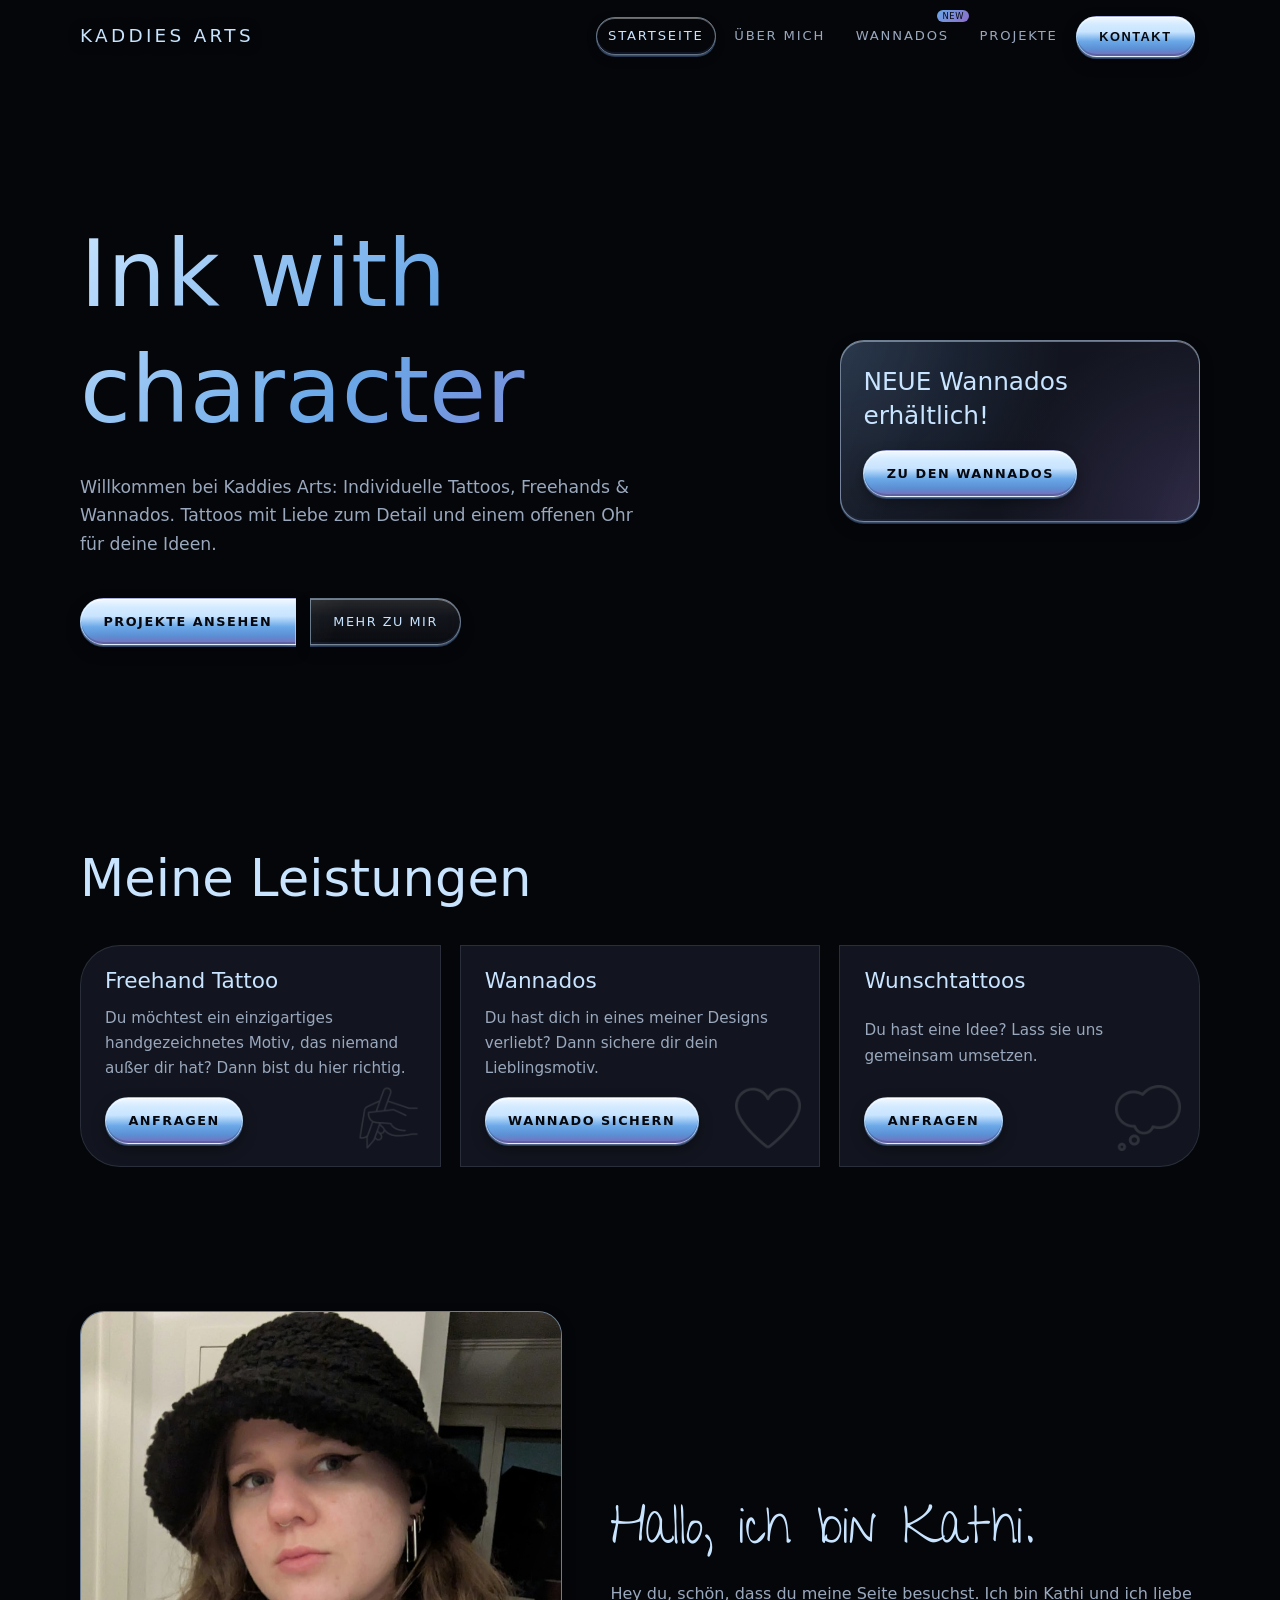
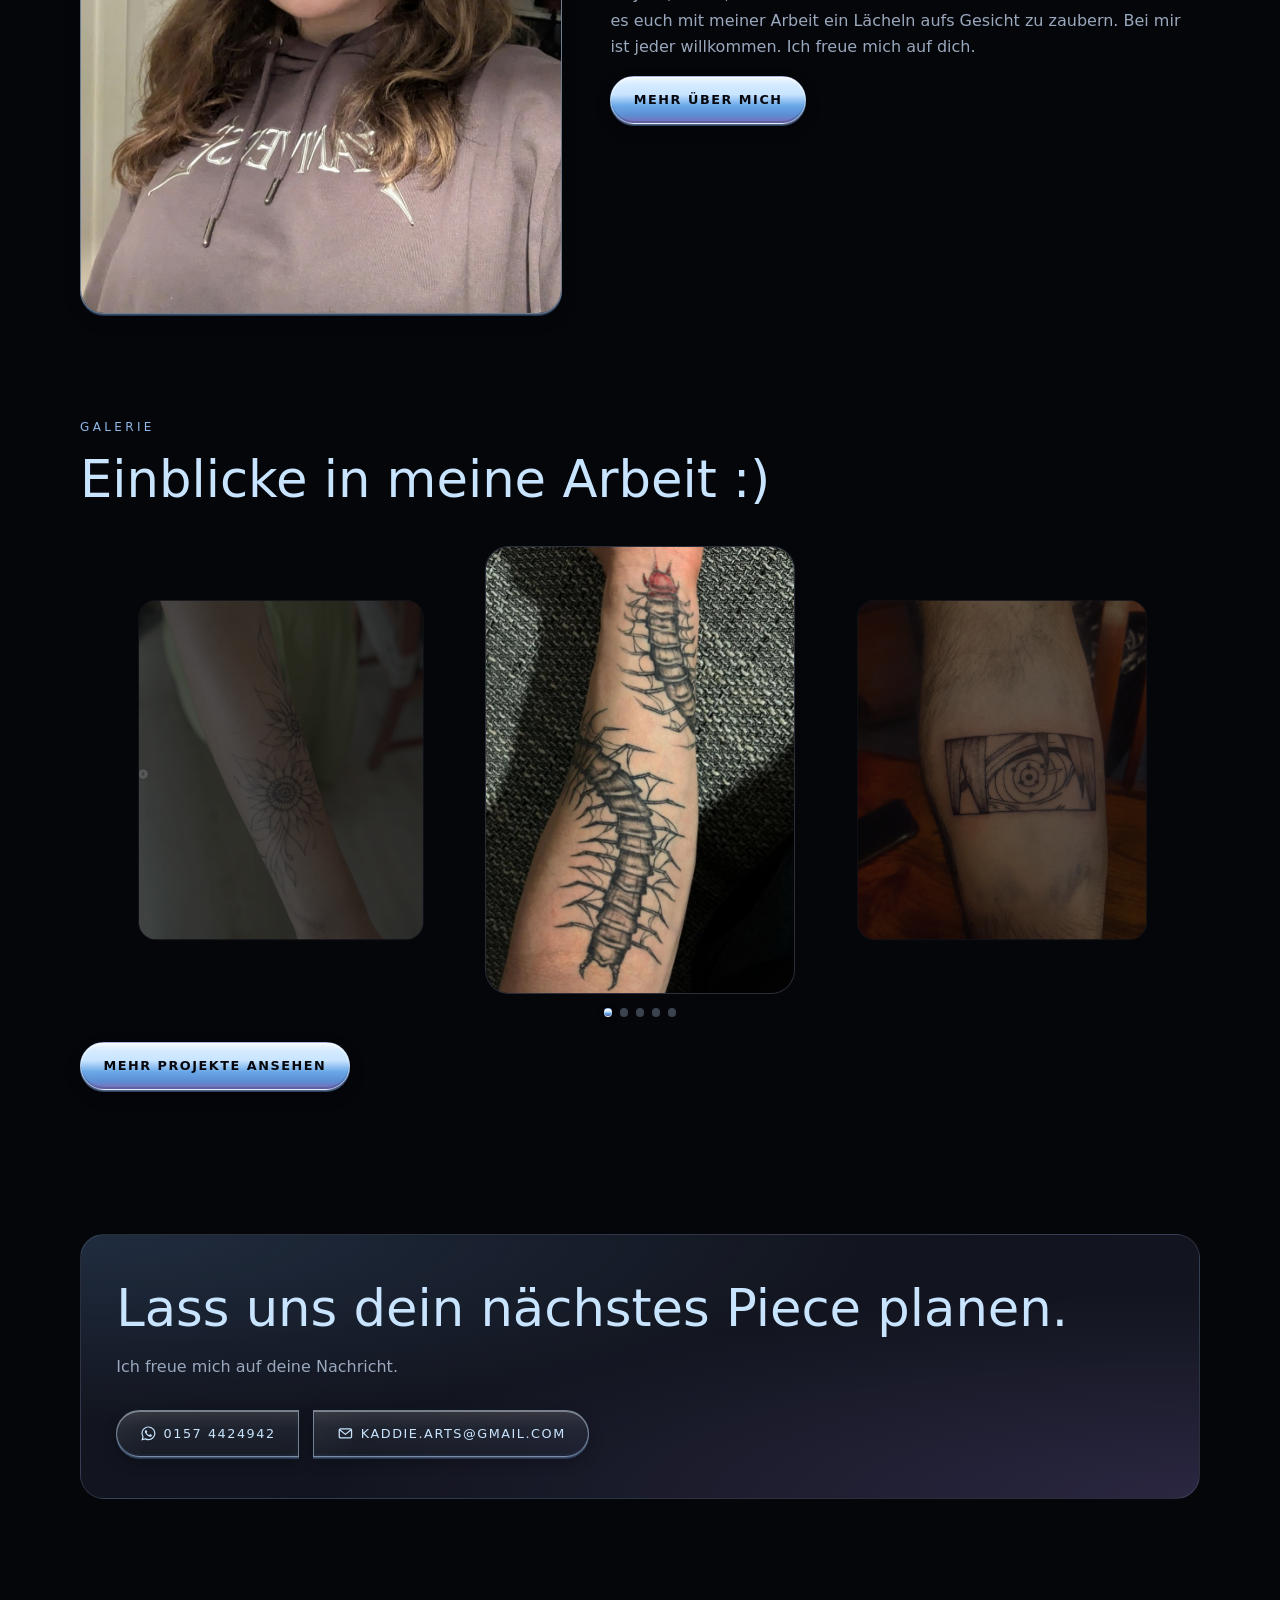
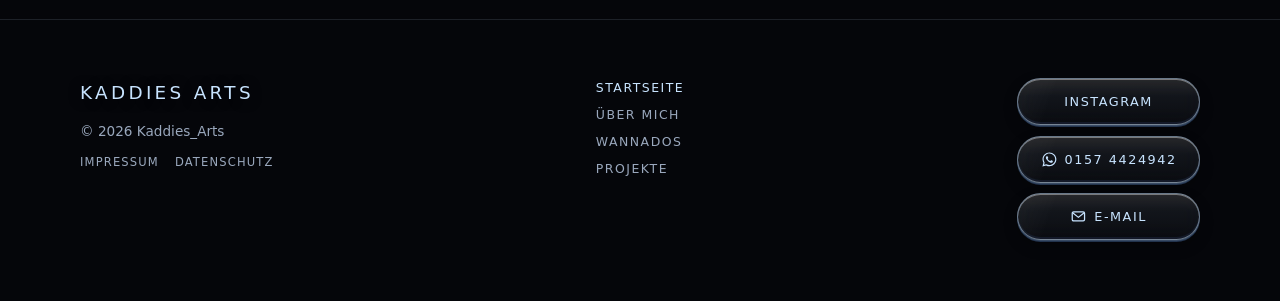
==== commit 21fced55: "Impressum und Datenschutz ergänzen und Schriften lokal einbinden. Co-authored-by: Cursor <cursoragen" ====
--- a/index.html
+++ b/index.html
@@ -4,12 +4,6 @@
     <meta charset="UTF-8" />
     <meta name="viewport" content="width=device-width, initial-scale=1.0" />
     <title>Startseite · Kathi</title>
-    <link rel="preconnect" href="https://fonts.googleapis.com" />
-    <link rel="preconnect" href="https://fonts.gstatic.com" crossorigin />
-    <link
-      href="https://fonts.googleapis.com/css2?family=Audiowide&family=Give+You+Glory&family=Outfit:wght@300;400;500;600&display=swap"
-      rel="stylesheet"
-    />
     <link rel="stylesheet" href="css/styles.css" />
   </head>
   <body>
@@ -228,6 +222,10 @@
         <div class="footer-brand">
           <p class="logo">Kaddies Arts</p>
           <p class="footer-copy">© <span data-year></span> Kaddies_Arts</p>
+          <nav class="footer-legal" aria-label="Rechtliches">
+            <a href="impressum.html">Impressum</a>
+            <a href="datenschutz.html">Datenschutz</a>
+          </nav>
         </div>
         <nav class="footer-nav" aria-label="Fußzeilennavigation">
           <a href="index.html" aria-current="page">Startseite</a>
--- a/css/styles.css
+++ b/css/styles.css
@@ -1,3 +1,111 @@
+@font-face {
+  font-family: "Audiowide";
+  font-style: normal;
+  font-weight: 400;
+  font-display: swap;
+  src: url("../fonts/audiowide-latin-ext-400.woff2") format("woff2");
+  unicode-range: U+0100-02BA, U+02BD-02C5, U+02C7-02CC, U+02CE-02D7, U+02DD-02FF, U+0304, U+0308, U+0329, U+1D00-1DBF, U+1E00-1E9F, U+1EF2-1EFF, U+2020, U+20A0-20AB, U+20AD-20C0, U+2113, U+2C60-2C7F, U+A720-A7FF;
+}
+
+@font-face {
+  font-family: "Audiowide";
+  font-style: normal;
+  font-weight: 400;
+  font-display: swap;
+  src: url("../fonts/audiowide-latin-400.woff2") format("woff2");
+  unicode-range: U+0000-00FF, U+0131, U+0152-0153, U+02BB-02BC, U+02C6, U+02DA, U+02DC, U+0304, U+0308, U+0329, U+2000-206F, U+20AC, U+2122, U+2191, U+2193, U+2212, U+2215, U+FEFF, U+FFFD;
+}
+
+@font-face {
+  font-family: "Give You Glory";
+  font-style: normal;
+  font-weight: 400;
+  font-display: swap;
+  src: url("../fonts/give-you-glory-latin-ext-400.woff2") format("woff2");
+  unicode-range: U+0100-02BA, U+02BD-02C5, U+02C7-02CC, U+02CE-02D7, U+02DD-02FF, U+0304, U+0308, U+0329, U+1D00-1DBF, U+1E00-1E9F, U+1EF2-1EFF, U+2020, U+20A0-20AB, U+20AD-20C0, U+2113, U+2C60-2C7F, U+A720-A7FF;
+}
+
+@font-face {
+  font-family: "Give You Glory";
+  font-style: normal;
+  font-weight: 400;
+  font-display: swap;
+  src: url("../fonts/give-you-glory-latin-400.woff2") format("woff2");
+  unicode-range: U+0000-00FF, U+0131, U+0152-0153, U+02BB-02BC, U+02C6, U+02DA, U+02DC, U+0304, U+0308, U+0329, U+2000-206F, U+20AC, U+2122, U+2191, U+2193, U+2212, U+2215, U+FEFF, U+FFFD;
+}
+
+@font-face {
+  font-family: "Outfit";
+  font-style: normal;
+  font-weight: 300;
+  font-display: swap;
+  src: url("../fonts/outfit-latin-ext-300.woff2") format("woff2");
+  unicode-range: U+0100-02BA, U+02BD-02C5, U+02C7-02CC, U+02CE-02D7, U+02DD-02FF, U+0304, U+0308, U+0329, U+1D00-1DBF, U+1E00-1E9F, U+1EF2-1EFF, U+2020, U+20A0-20AB, U+20AD-20C0, U+2113, U+2C60-2C7F, U+A720-A7FF;
+}
+
+@font-face {
+  font-family: "Outfit";
+  font-style: normal;
+  font-weight: 300;
+  font-display: swap;
+  src: url("../fonts/outfit-latin-300.woff2") format("woff2");
+  unicode-range: U+0000-00FF, U+0131, U+0152-0153, U+02BB-02BC, U+02C6, U+02DA, U+02DC, U+0304, U+0308, U+0329, U+2000-206F, U+20AC, U+2122, U+2191, U+2193, U+2212, U+2215, U+FEFF, U+FFFD;
+}
+
+@font-face {
+  font-family: "Outfit";
+  font-style: normal;
+  font-weight: 400;
+  font-display: swap;
+  src: url("../fonts/outfit-latin-ext-400.woff2") format("woff2");
+  unicode-range: U+0100-02BA, U+02BD-02C5, U+02C7-02CC, U+02CE-02D7, U+02DD-02FF, U+0304, U+0308, U+0329, U+1D00-1DBF, U+1E00-1E9F, U+1EF2-1EFF, U+2020, U+20A0-20AB, U+20AD-20C0, U+2113, U+2C60-2C7F, U+A720-A7FF;
+}
+
+@font-face {
+  font-family: "Outfit";
+  font-style: normal;
+  font-weight: 400;
+  font-display: swap;
+  src: url("../fonts/outfit-latin-400.woff2") format("woff2");
+  unicode-range: U+0000-00FF, U+0131, U+0152-0153, U+02BB-02BC, U+02C6, U+02DA, U+02DC, U+0304, U+0308, U+0329, U+2000-206F, U+20AC, U+2122, U+2191, U+2193, U+2212, U+2215, U+FEFF, U+FFFD;
+}
+
+@font-face {
+  font-family: "Outfit";
+  font-style: normal;
+  font-weight: 500;
+  font-display: swap;
+  src: url("../fonts/outfit-latin-ext-500.woff2") format("woff2");
+  unicode-range: U+0100-02BA, U+02BD-02C5, U+02C7-02CC, U+02CE-02D7, U+02DD-02FF, U+0304, U+0308, U+0329, U+1D00-1DBF, U+1E00-1E9F, U+1EF2-1EFF, U+2020, U+20A0-20AB, U+20AD-20C0, U+2113, U+2C60-2C7F, U+A720-A7FF;
+}
+
+@font-face {
+  font-family: "Outfit";
+  font-style: normal;
+  font-weight: 500;
+  font-display: swap;
+  src: url("../fonts/outfit-latin-500.woff2") format("woff2");
+  unicode-range: U+0000-00FF, U+0131, U+0152-0153, U+02BB-02BC, U+02C6, U+02DA, U+02DC, U+0304, U+0308, U+0329, U+2000-206F, U+20AC, U+2122, U+2191, U+2193, U+2212, U+2215, U+FEFF, U+FFFD;
+}
+
+@font-face {
+  font-family: "Outfit";
+  font-style: normal;
+  font-weight: 600;
+  font-display: swap;
+  src: url("../fonts/outfit-latin-ext-600.woff2") format("woff2");
+  unicode-range: U+0100-02BA, U+02BD-02C5, U+02C7-02CC, U+02CE-02D7, U+02DD-02FF, U+0304, U+0308, U+0329, U+1D00-1DBF, U+1E00-1E9F, U+1EF2-1EFF, U+2020, U+20A0-20AB, U+20AD-20C0, U+2113, U+2C60-2C7F, U+A720-A7FF;
+}
+
+@font-face {
+  font-family: "Outfit";
+  font-style: normal;
+  font-weight: 600;
+  font-display: swap;
+  src: url("../fonts/outfit-latin-600.woff2") format("woff2");
+  unicode-range: U+0000-00FF, U+0131, U+0152-0153, U+02BB-02BC, U+02C6, U+02DA, U+02DC, U+0304, U+0308, U+0329, U+2000-206F, U+20AC, U+2122, U+2191, U+2193, U+2212, U+2215, U+FEFF, U+FFFD;
+}
+
 :root {
   --black: #05060a;
   --black-soft: #0c0e16;
@@ -1838,6 +1946,57 @@
 
 .footer-copy {
   color: var(--text-muted);
+}
+
+.footer-legal {
+  display: flex;
+  flex-wrap: wrap;
+  gap: 0.35rem 1rem;
+}
+
+.footer-legal a {
+  font-size: 0.72rem;
+  letter-spacing: 0.1em;
+  text-transform: uppercase;
+  color: var(--text-muted);
+}
+
+.footer-legal a:hover,
+.footer-legal a[aria-current="page"] {
+  color: var(--ice);
+}
+
+.legal {
+  display: grid;
+  justify-items: start;
+  gap: 1.8rem;
+  max-width: 42rem;
+  text-align: left;
+}
+
+.legal h2 {
+  margin: 0 0 0.45rem;
+  font-size: 1.25rem;
+}
+
+.legal p,
+.legal li {
+  color: var(--text-muted);
+}
+
+.legal ul {
+  padding-left: 1.2rem;
+  display: grid;
+  gap: 0.3rem;
+}
+
+.legal strong {
+  color: var(--text);
+  font-weight: 600;
+}
+
+.legal a {
+  color: var(--ice);
 }
 
 .footer-contact {
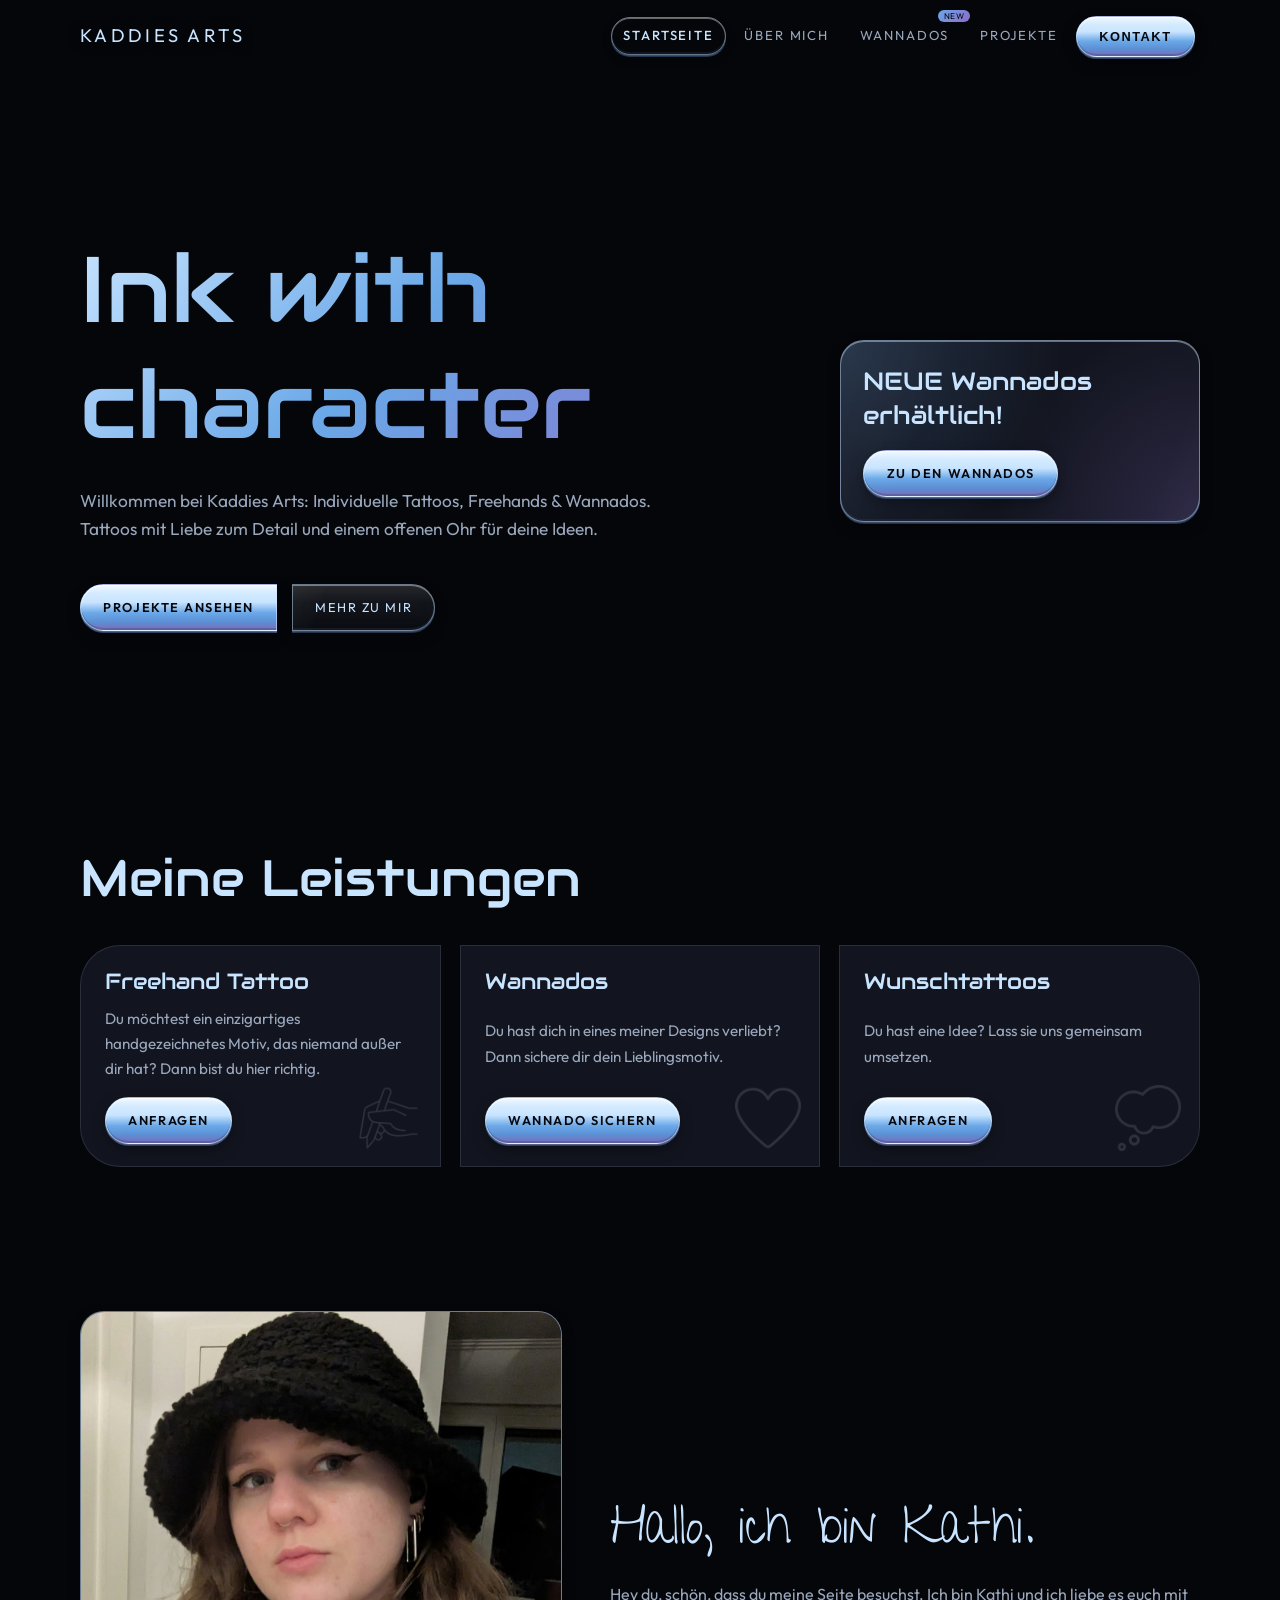
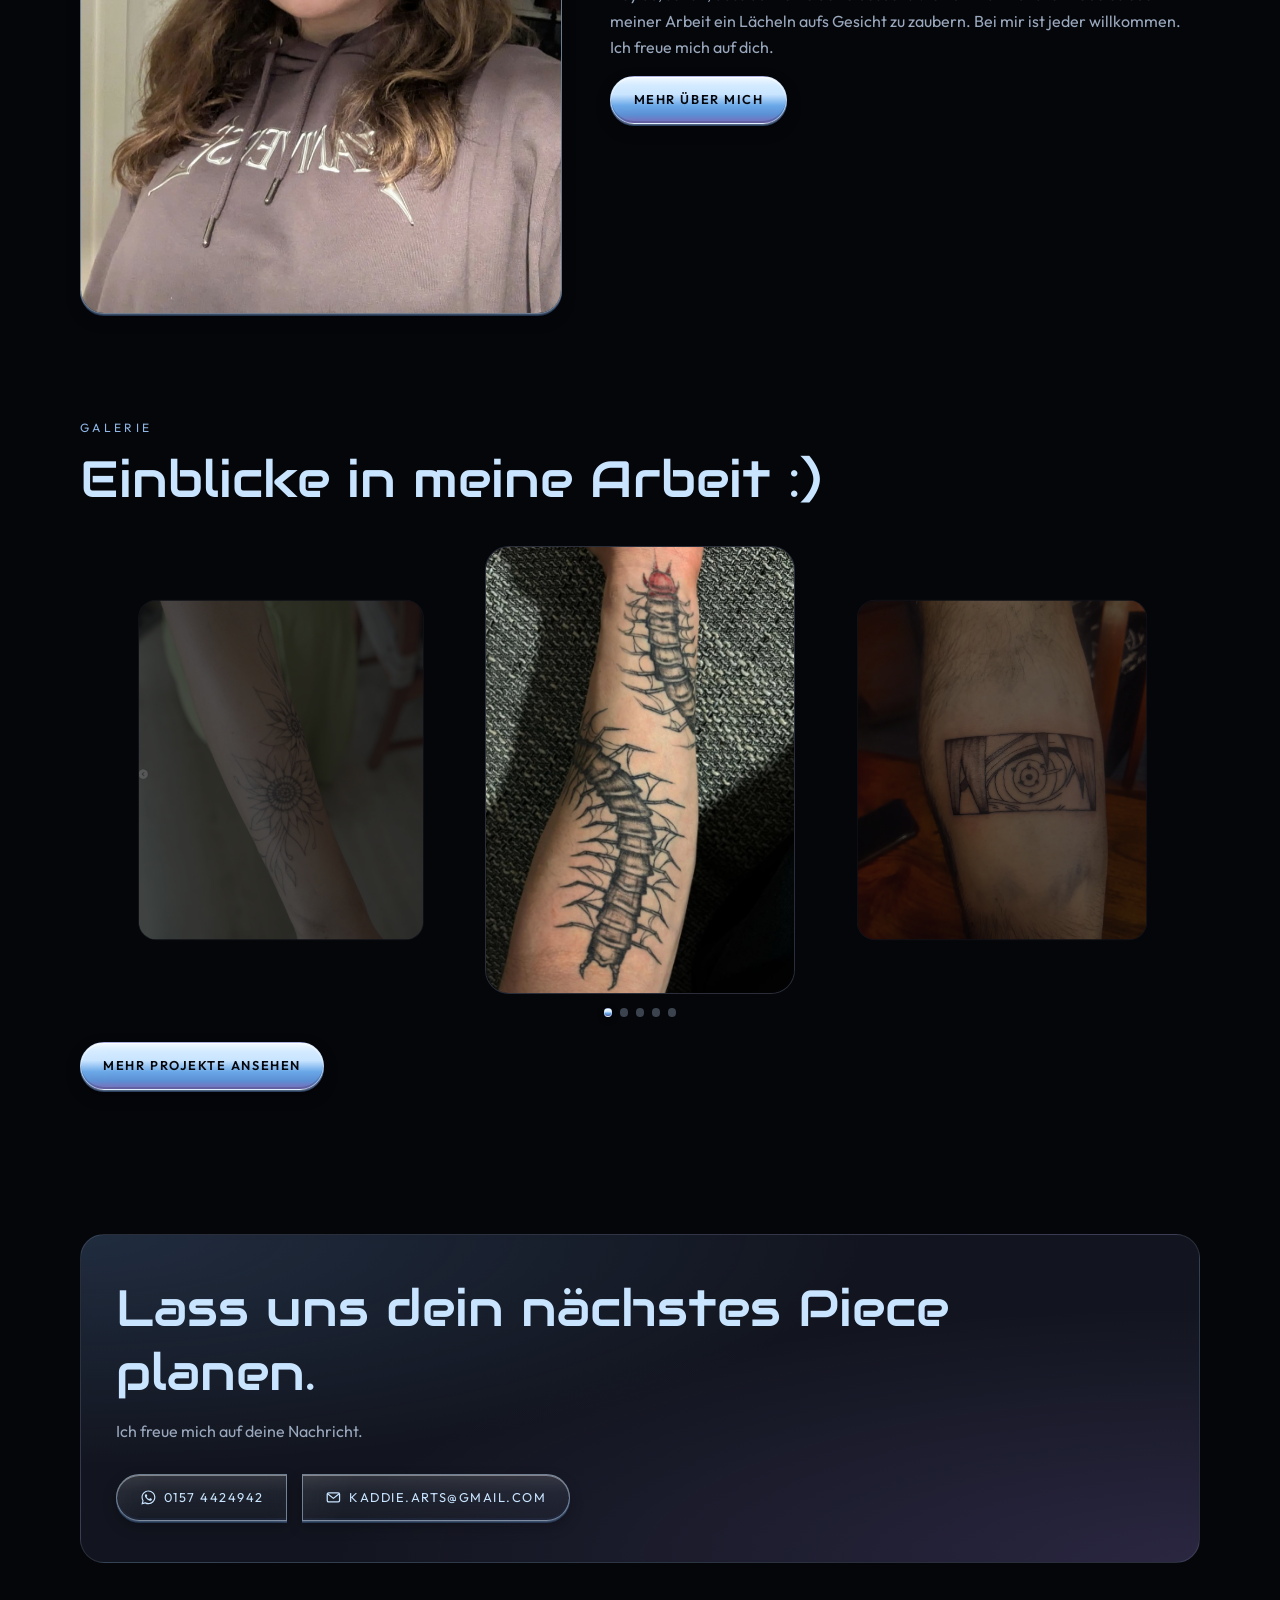
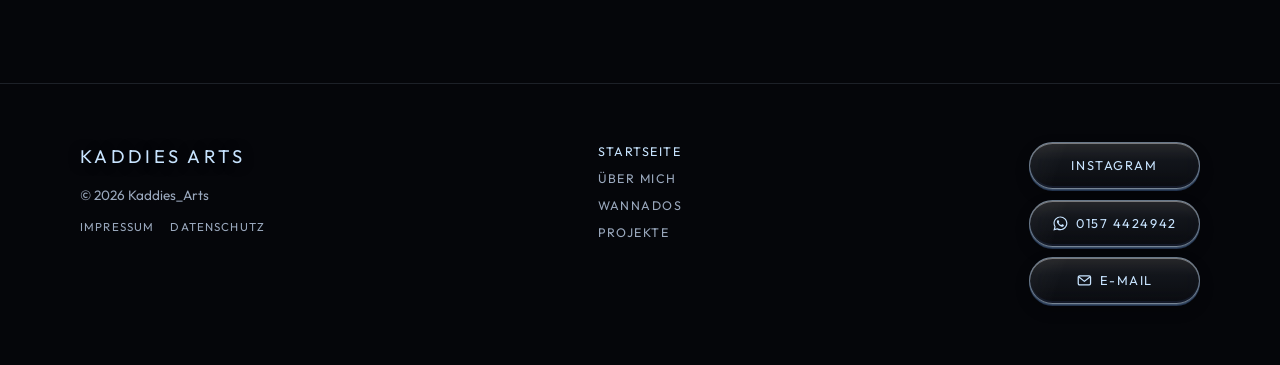
==== commit a37de879: "Startseite in startseite.html umbenennen, damit der Link nicht mehr index heißt. Co-authored-by: Cur" ====
--- a/index.html
+++ b/index.html
@@ -4,262 +4,13 @@
     <meta charset="UTF-8" />
     <meta name="viewport" content="width=device-width, initial-scale=1.0" />
     <title>Startseite · Kathi</title>
-    <link rel="stylesheet" href="css/styles.css" />
+    <link rel="canonical" href="startseite.html" />
+    <meta http-equiv="refresh" content="0; url=startseite.html" />
+    <script>
+      location.replace("startseite.html");
+    </script>
   </head>
   <body>
-    <div class="ink-bg" aria-hidden="true">
-      <video autoplay muted loop playsinline>
-        <source src="video/ink-liquid.mp4" type="video/mp4" />
-      </video>
-    </div>
-    <header class="site-header">
-      <nav class="nav" aria-label="Hauptnavigation">
-        <a class="logo" href="index.html">Kaddies Arts</a>
-        <button class="nav-toggle" type="button" aria-expanded="false" aria-controls="nav-links" aria-label="Menü">
-          <span class="nav-burger" aria-hidden="true"></span>
-        </button>
-        <ul class="nav-links" id="nav-links">
-          <li><a href="index.html" aria-current="page">Startseite</a></li>
-          <li><a href="ueber-mich.html">Über mich</a></li>
-          <li><a class="nav-wannado" href="wannados.html">Wannados<span class="nav-new">NEW</span></a></li>
-          <li><a href="projekte.html">Projekte</a></li>
-          <li class="nav-contact">
-            <button
-              class="btn btn-primary nav-contact-btn"
-              type="button"
-              aria-expanded="false"
-              aria-controls="nav-contact-panel"
-            >
-              Kontakt
-            </button>
-            <div class="nav-contact-panel" id="nav-contact-panel" hidden>
-              <a href="https://www.instagram.com/kaddies_arts/" target="_blank" rel="noopener noreferrer">
-                <svg class="nav-contact-icon" viewBox="0 0 24 24" fill="none" aria-hidden="true">
-                  <rect x="3" y="3" width="18" height="18" rx="5" stroke="currentColor" stroke-width="1.8" />
-                  <circle cx="12" cy="12" r="4" stroke="currentColor" stroke-width="1.8" />
-                  <circle cx="17.35" cy="6.65" r="1.15" fill="currentColor" />
-                </svg>
-                @kaddies_arts
-              </a>
-              <a href="tel:+491574424942">
-                <svg class="nav-contact-icon" viewBox="0 0 24 24" aria-hidden="true">
-                  <path fill="currentColor" d="M19.05 4.91A9.8 9.8 0 0 0 12.04 2C6.58 2 2.13 6.45 2.13 11.91c0 1.75.46 3.45 1.32 4.95L2 22l5.25-1.38a9.87 9.87 0 0 0 4.79 1.22h.01c5.46 0 9.91-4.45 9.91-9.91 0-2.65-1.03-5.14-2.91-7.02Zm-7.01 15.24h-.01a8.2 8.2 0 0 1-4.18-1.15l-.3-.18-3.12.82.83-3.04-.2-.31a8.18 8.18 0 0 1-1.26-4.38c0-4.54 3.7-8.24 8.25-8.24a8.2 8.2 0 0 1 5.82 2.41 8.18 8.18 0 0 1 2.41 5.83c0 4.54-3.7 8.24-8.24 8.24Zm4.52-6.16c-.25-.12-1.47-.72-1.7-.81-.23-.08-.39-.12-.56.12-.17.25-.64.81-.78.97-.14.17-.29.19-.54.06-.25-.12-1.05-.39-2-1.23-.74-.66-1.23-1.47-1.38-1.72-.14-.25-.02-.38.11-.51.11-.11.25-.29.37-.43.13-.14.17-.25.25-.41.08-.17.04-.31-.02-.43-.06-.12-.56-1.34-.76-1.84-.2-.48-.4-.42-.56-.42h-.48c-.17 0-.43.06-.66.31-.23.25-.87.85-.87 2.07 0 1.22.89 2.4 1.01 2.56.12.17 1.75 2.67 4.23 3.74 1.76.76 2.12.83 2.87.7.46-.08 1.47-.6 1.67-1.18.21-.58.21-1.07.14-1.18-.06-.1-.23-.17-.48-.29Z"/>
-                </svg>
-                0157 4424942
-              </a>
-              <a href="mailto:kaddie.arts@gmail.com">
-                <svg class="nav-contact-icon" viewBox="0 0 24 24" fill="none" aria-hidden="true">
-                  <rect x="3.2" y="5.5" width="17.6" height="13" rx="2" stroke="currentColor" stroke-width="1.8" />
-                  <path d="m4.2 7.2 7.8 6.2 7.8-6.2" stroke="currentColor" stroke-width="1.8" stroke-linecap="round" stroke-linejoin="round" />
-                </svg>
-                kaddie.arts@gmail.com
-              </a>
-            </div>
-          </li>
-        </ul>
-      </nav>
-    </header>
-
-    <main>
-      <section class="hero">
-        <div class="wrap hero-inner">
-          <div class="hero-copy">
-            <h1>Ink with character</h1>
-            <p class="lead">
-              Willkommen bei Kaddies Arts: Individuelle Tattoos, Freehands &
-              Wannados. Tattoos mit Liebe zum Detail und einem offenen Ohr für
-              deine Ideen.
-            </p>
-            <div class="cta-row">
-              <a class="btn btn-primary" href="projekte.html">Projekte ansehen</a>
-              <a class="btn btn-ghost" href="#kennenlernen">Mehr zu mir</a>
-            </div>
-          </div>
-          <aside class="showstopper">
-            <p>NEUE Wannados erhältlich!</p>
-            <a class="btn btn-primary" href="wannados.html">Zu den Wannados</a>
-          </aside>
-        </div>
-      </section>
-
-      <section class="section" aria-labelledby="services-heading">
-        <div class="wrap">
-          <div class="section-head">
-            <h2 id="services-heading">Meine Leistungen</h2>
-          </div>
-          <div class="grid-3 services">
-            <article class="card service-card">
-              <div class="service-main">
-                <h3>Freehand Tattoo</h3>
-                <p>
-                  Du möchtest ein einzigartiges handgezeichnetes Motiv, das niemand
-                  außer dir hat? Dann bist du hier richtig.
-                </p>
-              </div>
-              <a class="btn btn-primary" href="#kontakt">Anfragen</a>
-              <div class="service-visual">
-                <img src="img/icons/freehand.png" alt="" />
-              </div>
-            </article>
-            <article class="card service-card" id="wannados">
-              <div class="service-main">
-                <h3>Wannados</h3>
-                <p>
-                  Du hast dich in eines meiner Designs verliebt? Dann sichere dir
-                  dein Lieblingsmotiv.
-                </p>
-              </div>
-              <a class="btn btn-primary" href="wannados.html">Wannado sichern</a>
-              <div class="service-visual">
-                <img src="img/icons/wannados.png" alt="" />
-              </div>
-            </article>
-            <article class="card service-card">
-              <div class="service-main">
-                <h3>Wunschtattoos</h3>
-                <p>
-                  Du hast eine Idee? Lass sie uns gemeinsam umsetzen.
-                </p>
-              </div>
-              <a class="btn btn-primary" href="#kontakt">Anfragen</a>
-              <div class="service-visual">
-                <img src="img/icons/wunschtattoo.png" alt="" />
-              </div>
-            </article>
-          </div>
-        </div>
-      </section>
-
-      <section class="section" id="kennenlernen" aria-labelledby="intro-heading">
-        <div class="wrap intro">
-          <div class="intro-photo">
-            <img src="img/kathi-portrait.jpg" alt="Kathi von Kaddies Arts" />
-          </div>
-          <div class="intro-copy">
-            <h2 id="intro-heading">Hallo, ich bin Kathi.</h2>
-            <p>
-              Hey du, schön, dass du meine Seite besuchst. Ich bin Kathi und ich
-              liebe es euch mit meiner Arbeit ein Lächeln aufs Gesicht zu
-              zaubern. Bei mir ist jeder willkommen. Ich freue mich auf dich.
-            </p>
-            <a class="btn btn-primary" href="ueber-mich.html">Mehr über mich</a>
-          </div>
-        </div>
-      </section>
-
-      <section class="section gallery-section" aria-labelledby="gallery-heading">
-        <div class="wrap section-head">
-          <p class="eyebrow">Galerie</p>
-          <h2 id="gallery-heading">Einblicke in meine Arbeit :)</h2>
-        </div>
-        <div class="wrap">
-          <div class="work-slideshow" data-slideshow></div>
-        </div>
-        <div class="wrap gallery-cta">
-          <a class="btn btn-primary" href="projekte.html">Mehr Projekte ansehen</a>
-        </div>
-      </section>
-
-      <section class="section" aria-labelledby="reviews-heading" hidden>
-        <div class="wrap">
-          <div class="section-head">
-            <p class="eyebrow">Stimmen</p>
-            <h2 id="reviews-heading">Kunden&shy;bewertungen</h2>
-          </div>
-          <div class="grid-3 reviews">
-            <blockquote class="card review-card">
-              <p>
-                „Lorem ipsum dolor sit amet, consectetur adipiscing elit. Integer
-                vitae nisl vitae sapien tincidunt tincidunt.“
-              </p>
-              <footer>— Vorname N.</footer>
-            </blockquote>
-            <blockquote class="card review-card">
-              <p>
-                „Ut enim ad minim veniam, quis nostrud exercitation ullamco laboris
-                nisi ut aliquip ex ea commodo consequat.“
-              </p>
-              <footer>— Vorname N.</footer>
-            </blockquote>
-            <blockquote class="card review-card">
-              <p>
-                „Duis aute irure dolor in reprehenderit in voluptate velit esse
-                cillum dolore eu fugiat nulla pariatur.“
-              </p>
-              <footer>— Vorname N.</footer>
-            </blockquote>
-          </div>
-        </div>
-      </section>
-
-      <section class="section" id="kontakt" aria-labelledby="cta-heading">
-        <div class="wrap">
-          <div class="cta-banner">
-            <h2 id="cta-heading">Lass uns dein nächstes Piece planen.</h2>
-            <p>Ich freue mich auf deine Nachricht.</p>
-            <div class="cta-row">
-              <a class="btn btn-ghost" href="tel:+491574424942">
-                <svg class="nav-contact-icon" viewBox="0 0 24 24" aria-hidden="true">
-                  <path fill="currentColor" d="M19.05 4.91A9.8 9.8 0 0 0 12.04 2C6.58 2 2.13 6.45 2.13 11.91c0 1.75.46 3.45 1.32 4.95L2 22l5.25-1.38a9.87 9.87 0 0 0 4.79 1.22h.01c5.46 0 9.91-4.45 9.91-9.91 0-2.65-1.03-5.14-2.91-7.02Zm-7.01 15.24h-.01a8.2 8.2 0 0 1-4.18-1.15l-.3-.18-3.12.82.83-3.04-.2-.31a8.18 8.18 0 0 1-1.26-4.38c0-4.54 3.7-8.24 8.25-8.24a8.2 8.2 0 0 1 5.82 2.41 8.18 8.18 0 0 1 2.41 5.83c0 4.54-3.7 8.24-8.24 8.24Zm4.52-6.16c-.25-.12-1.47-.72-1.7-.81-.23-.08-.39-.12-.56.12-.17.25-.64.81-.78.97-.14.17-.29.19-.54.06-.25-.12-1.05-.39-2-1.23-.74-.66-1.23-1.47-1.38-1.72-.14-.25-.02-.38.11-.51.11-.11.25-.29.37-.43.13-.14.17-.25.25-.41.08-.17.04-.31-.02-.43-.06-.12-.56-1.34-.76-1.84-.2-.48-.4-.42-.56-.42h-.48c-.17 0-.43.06-.66.31-.23.25-.87.85-.87 2.07 0 1.22.89 2.4 1.01 2.56.12.17 1.75 2.67 4.23 3.74 1.76.76 2.12.83 2.87.7.46-.08 1.47-.6 1.67-1.18.21-.58.21-1.07.14-1.18-.06-.1-.23-.17-.48-.29Z"/>
-                </svg>
-                0157 4424942
-              </a>
-              <a class="btn btn-ghost" href="mailto:kaddie.arts@gmail.com">
-                <svg class="nav-contact-icon" viewBox="0 0 24 24" fill="none" aria-hidden="true">
-                  <rect x="3.2" y="5.5" width="17.6" height="13" rx="2" stroke="currentColor" stroke-width="1.8" />
-                  <path d="m4.2 7.2 7.8 6.2 7.8-6.2" stroke="currentColor" stroke-width="1.8" stroke-linecap="round" stroke-linejoin="round" />
-                </svg>
-                kaddie.arts@gmail.com
-              </a>
-            </div>
-          </div>
-        </div>
-      </section>
-    </main>
-
-    <footer class="site-footer">
-      <div class="wrap footer-inner">
-        <div class="footer-brand">
-          <p class="logo">Kaddies Arts</p>
-          <p class="footer-copy">© <span data-year></span> Kaddies_Arts</p>
-          <nav class="footer-legal" aria-label="Rechtliches">
-            <a href="impressum.html">Impressum</a>
-            <a href="datenschutz.html">Datenschutz</a>
-          </nav>
-        </div>
-        <nav class="footer-nav" aria-label="Fußzeilennavigation">
-          <a href="index.html" aria-current="page">Startseite</a>
-          <a href="ueber-mich.html">Über mich</a>
-          <a href="wannados.html">Wannados</a>
-          <a href="projekte.html">Projekte</a>
-        </nav>
-        <div class="footer-contact">
-          <div class="footer-actions">
-            <a
-              class="btn btn-ghost"
-              href="https://www.instagram.com/kaddies_arts/"
-              target="_blank"
-              rel="noopener noreferrer"
-            >
-              Instagram
-            </a>
-            <a class="btn btn-ghost" href="tel:+491574424942">
-                <svg class="nav-contact-icon" viewBox="0 0 24 24" aria-hidden="true">
-                  <path fill="currentColor" d="M19.05 4.91A9.8 9.8 0 0 0 12.04 2C6.58 2 2.13 6.45 2.13 11.91c0 1.75.46 3.45 1.32 4.95L2 22l5.25-1.38a9.87 9.87 0 0 0 4.79 1.22h.01c5.46 0 9.91-4.45 9.91-9.91 0-2.65-1.03-5.14-2.91-7.02Zm-7.01 15.24h-.01a8.2 8.2 0 0 1-4.18-1.15l-.3-.18-3.12.82.83-3.04-.2-.31a8.18 8.18 0 0 1-1.26-4.38c0-4.54 3.7-8.24 8.25-8.24a8.2 8.2 0 0 1 5.82 2.41 8.18 8.18 0 0 1 2.41 5.83c0 4.54-3.7 8.24-8.24 8.24Zm4.52-6.16c-.25-.12-1.47-.72-1.7-.81-.23-.08-.39-.12-.56.12-.17.25-.64.81-.78.97-.14.17-.29.19-.54.06-.25-.12-1.05-.39-2-1.23-.74-.66-1.23-1.47-1.38-1.72-.14-.25-.02-.38.11-.51.11-.11.25-.29.37-.43.13-.14.17-.25.25-.41.08-.17.04-.31-.02-.43-.06-.12-.56-1.34-.76-1.84-.2-.48-.4-.42-.56-.42h-.48c-.17 0-.43.06-.66.31-.23.25-.87.85-.87 2.07 0 1.22.89 2.4 1.01 2.56.12.17 1.75 2.67 4.23 3.74 1.76.76 2.12.83 2.87.7.46-.08 1.47-.6 1.67-1.18.21-.58.21-1.07.14-1.18-.06-.1-.23-.17-.48-.29Z"/>
-                </svg>
-                0157 4424942
-              </a>
-            <a class="btn btn-ghost" href="mailto:kaddie.arts@gmail.com">
-              <svg class="nav-contact-icon" viewBox="0 0 24 24" fill="none" aria-hidden="true">
-                <rect x="3.2" y="5.5" width="17.6" height="13" rx="2" stroke="currentColor" stroke-width="1.8" />
-                <path d="m4.2 7.2 7.8 6.2 7.8-6.2" stroke="currentColor" stroke-width="1.8" stroke-linecap="round" stroke-linejoin="round" />
-              </svg>
-              E-Mail
-            </a>
-          </div>
-        </div>
-      </div>
-    </footer>
-    <script src="js/main.js"></script>
+    <p><a href="startseite.html">Weiter zur Startseite</a></p>
   </body>
 </html>
